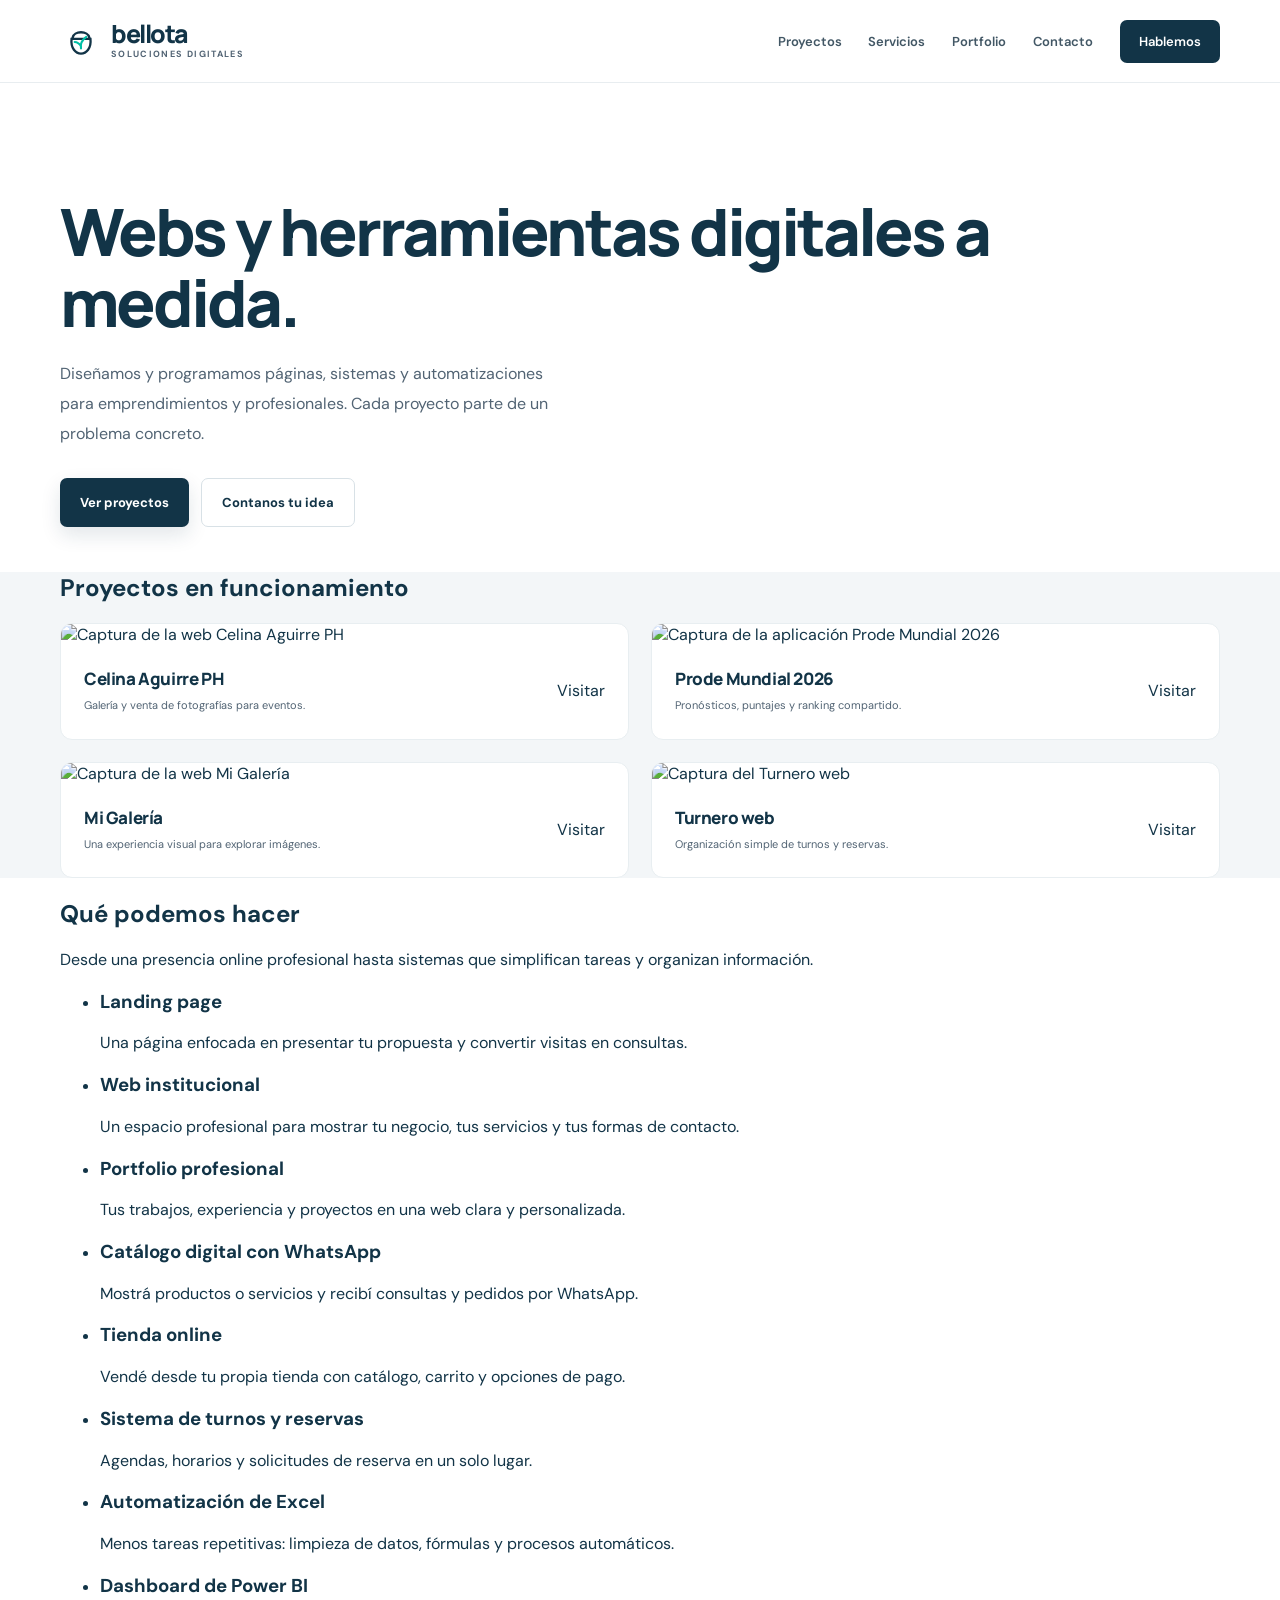
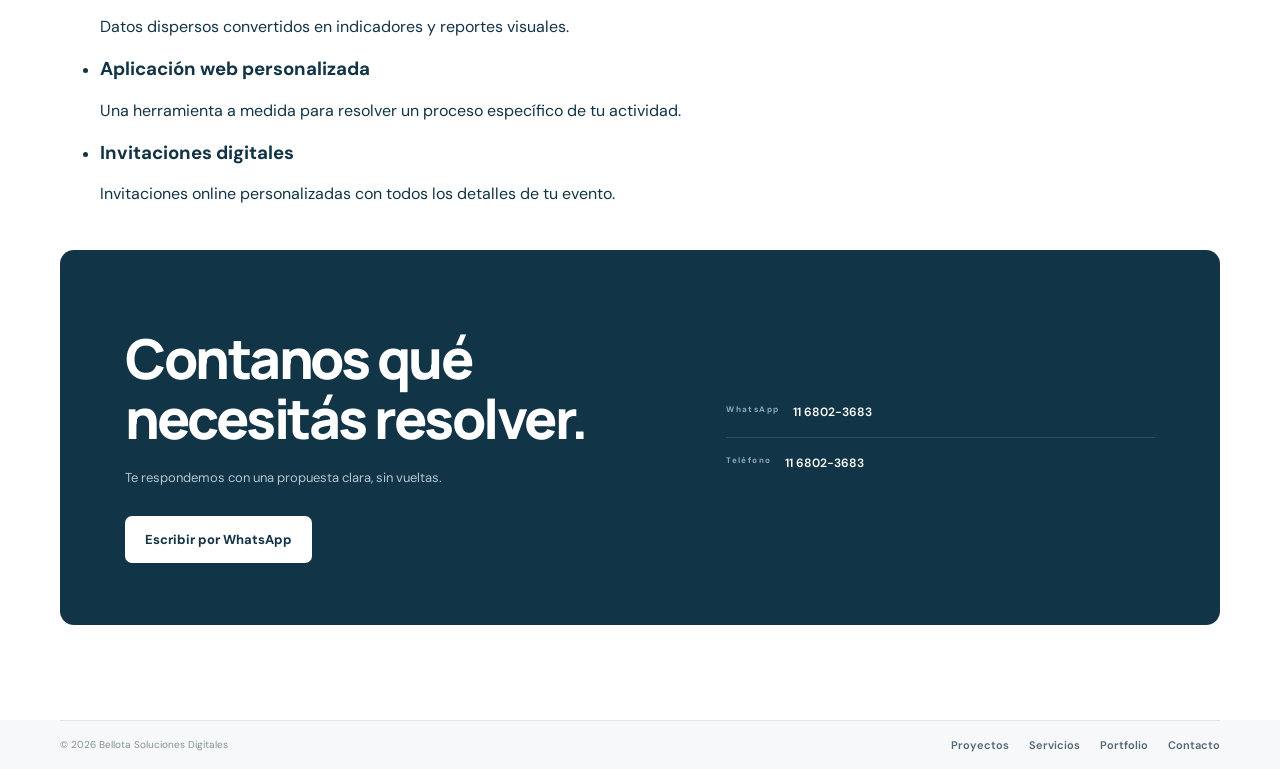
==== index.html @ 3db381b4 "Update index.html" ====
<!DOCTYPE html>
<html lang="es">
<head>
  <meta charset="UTF-8">
  <meta name="viewport" content="width=device-width, initial-scale=1.0">
  <meta name="theme-color" content="#123447">
  <meta name="description" content="Bellota Soluciones Digitales. Desarrollo web, automatización y herramientas digitales para emprendimientos y profesionales.">
  <title>Bellota Soluciones Digitales</title>
  <link rel="preconnect" href="https://fonts.googleapis.com">
  <link rel="preconnect" href="https://fonts.gstatic.com" crossorigin>
  <link href="https://fonts.googleapis.com/css2?family=DM+Sans:wght@400;500;600;700&family=Manrope:wght@400;500;600;700;800&display=swap" rel="stylesheet">
  <link rel="stylesheet" href="styles.css">
</head>
<body>
  <header class="site-header">
    <div class="container nav-wrap">
      <a class="brand" href="#inicio" aria-label="Bellota, inicio">
        <span class="brand-mark" aria-hidden="true"><svg viewBox="0 0 40 40"><path d="M12 17c1-7 15-7 16 0" fill="none" stroke="currentColor" stroke-width="2.4" stroke-linecap="round"/><path d="M11 18h18c1 9-4 14-9 14s-10-5-9-14Z" fill="none" stroke="currentColor" stroke-width="2.2"/><path d="M20 27c-1-5 1-8 5-11M20 25c-2-3-4-4-6-4" fill="none" stroke="#00BFA6" stroke-width="2" stroke-linecap="round"/></svg></span>
        <span class="brand-copy"><strong>bellota</strong><small>soluciones digitales</small></span>
      </a>
      <button class="menu-toggle" aria-label="Abrir menú" aria-expanded="false" aria-controls="main-nav"><span></span><span></span><span></span></button>
      <nav id="main-nav" class="main-nav" aria-label="Navegación principal">
        <a href="#proyectos">Proyectos</a>
        <a href="#servicios">Servicios</a>
        <a href="portfolio.html">Portfolio</a>
        <a href="#contacto">Contacto</a>
        <a class="nav-cta" href="#contacto">Hablemos</a>
      </nav>
    </div>
  </header>

  <main>
    <section class="hero" id="inicio">
      <div class="container">
        <h1>Webs y herramientas digitales a medida.</h1>
        <p class="hero-lead">Diseñamos y programamos páginas, sistemas y automatizaciones para emprendimientos y profesionales. Cada proyecto parte de un problema concreto.</p>
        <div class="hero-actions">
          <a class="button button-primary" href="#proyectos">Ver proyectos</a>
          <a class="button button-secondary" href="#contacto">Contanos tu idea</a>
        </div>
      </div>
    </section>

    <section class="projects-section" id="proyectos">
      <div class="container">
        <h2>Proyectos en funcionamiento</h2>
        <div class="projects-grid">
          <a class="project-card" href="https://celinaaguirreph.onrender.com/" target="_blank" rel="noopener noreferrer">
            <div class="browser"><div class="browser-bar"><i></i><i></i><i></i></div><img src="img/celina-aguirre.jpg" alt="Captura de la web Celina Aguirre PH" loading="lazy"></div>
            <div class="project-info"><div><h3>Celina Aguirre PH</h3><p>Galería y venta de fotografías para eventos.</p></div><span class="project-link">Visitar</span></div>
          </a>
          <a class="project-card" href="https://pronostico-mundial-2026.streamlit.app/" target="_blank" rel="noopener noreferrer">
            <div class="browser"><div class="browser-bar"><i></i><i></i><i></i></div><img src="img/prode-mundial.jpg" alt="Captura de la aplicación Prode Mundial 2026" loading="lazy"></div>
            <div class="project-info"><div><h3>Prode Mundial 2026</h3><p>Pronósticos, puntajes y ranking compartido.</p></div><span class="project-link">Visitar</span></div>
          </a>
          <a class="project-card" href="https://walexisojeda94-droid.github.io/Mi-Galeria/" target="_blank" rel="noopener noreferrer">
            <div class="browser"><div class="browser-bar"><i></i><i></i><i></i></div><img src="img/mi-galeria.jpg" alt="Captura de la web Mi Galería" loading="lazy"></div>
            <div class="project-info"><div><h3>Mi Galería</h3><p>Una experiencia visual para explorar imágenes.</p></div><span class="project-link">Visitar</span></div>
          </a>
          <a class="project-card" href="https://mi-turnero-celina.netlify.app/" target="_blank" rel="noopener noreferrer">
            <div class="browser"><div class="browser-bar"><i></i><i></i><i></i></div><img src="img/turnero.jpg" alt="Captura del Turnero web" loading="lazy"></div>
            <div class="project-info"><div><h3>Turnero web</h3><p>Organización simple de turnos y reservas.</p></div><span class="project-link">Visitar</span></div>
          </a>
        </div>
      </div>
    </section>

    <section class="services-section" id="servicios">
      <div class="container services-layout">
        <div class="services-intro">
          <h2>Qué podemos hacer</h2>
          <p>Desde una presencia online profesional hasta sistemas que simplifican tareas y organizan información.</p>
        </div>
        <ul class="services-list">
          <li><h3>Landing page</h3><p>Una página enfocada en presentar tu propuesta y convertir visitas en consultas.</p></li>
          <li><h3>Web institucional</h3><p>Un espacio profesional para mostrar tu negocio, tus servicios y tus formas de contacto.</p></li>
          <li><h3>Portfolio profesional</h3><p>Tus trabajos, experiencia y proyectos en una web clara y personalizada.</p></li>
          <li><h3>Catálogo digital con WhatsApp</h3><p>Mostrá productos o servicios y recibí consultas y pedidos por WhatsApp.</p></li>
          <li><h3>Tienda online</h3><p>Vendé desde tu propia tienda con catálogo, carrito y opciones de pago.</p></li>
          <li><h3>Sistema de turnos y reservas</h3><p>Agendas, horarios y solicitudes de reserva en un solo lugar.</p></li>
          <li><h3>Automatización de Excel</h3><p>Menos tareas repetitivas: limpieza de datos, fórmulas y procesos automáticos.</p></li>
          <li><h3>Dashboard de Power BI</h3><p>Datos dispersos convertidos en indicadores y reportes visuales.</p></li>
          <li><h3>Aplicación web personalizada</h3><p>Una herramienta a medida para resolver un proceso específico de tu actividad.</p></li>
          <li><h3>Invitaciones digitales</h3><p>Invitaciones online personalizadas con todos los detalles de tu evento.</p></li>
        </ul>
      </div>
    </section>

    <section class="contact-section" id="contacto">
      <div class="container contact-panel">
        <div class="contact-copy">
          <h2>Contanos qué necesitás resolver.</h2>
          <p>Te respondemos con una propuesta clara, sin vueltas.</p>
          <a class="button button-light" href="https://wa.me/5491168023683" target="_blank" rel="noopener noreferrer">Escribir por WhatsApp</a>
        </div>
        <div class="contact-details">
          <div class="contact-detail"><small>WhatsApp</small><a href="https://wa.me/5491168023683" target="_blank" rel="noopener noreferrer">11 6802-3683</a></div>
          <div class="contact-detail"><small>Teléfono</small><a href="tel:+541168023683">11 6802-3683</a></div>
        </div>
      </div>
    </section>
  </main>

  <footer class="site-footer">
    <div class="container footer-bottom"><span>© <span id="year"></span> Bellota Soluciones Digitales</span><nav class="footer-nav" aria-label="Navegación del pie"><a href="#proyectos">Proyectos</a><a href="#servicios">Servicios</a><a href="portfolio.html">Portfolio</a><a href="#contacto">Contacto</a></nav></div>
  </footer>
  <script src="script.js"></script>
</body>
</html>
---- styles.css ----
:root {
  --navy: #123447;
  --navy-deep: #0b2735;
  --teal: #00bfa6;
  --light: #f3f6f8;
  --bluegray: #526474;
  --white: #fff;
  --line: #e4eaee;
  --shadow: 0 18px 50px rgba(18,52,71,.08);
  --font-body: "DM Sans", sans-serif;
  --font-head: "Manrope", sans-serif;
}
* { box-sizing: border-box; }
html { scroll-behavior: smooth; scroll-padding-top: 90px; }
body { margin: 0; color: var(--navy); background: var(--white); font-family: var(--font-body); -webkit-font-smoothing: antialiased; }
a { color: inherit; text-decoration: none; }
button { font: inherit; }
.container { width: min(1160px, calc(100% - 48px)); margin-inline: auto; }
.site-header { position: sticky; top: 0; z-index: 100; background: rgba(255,255,255,.94); border-bottom: 1px solid rgba(228,234,238,.85); backdrop-filter: blur(16px); }
.nav-wrap { min-height: 82px; display: flex; align-items: center; justify-content: space-between; gap: 30px; }
.brand { display: inline-flex; align-items: center; gap: 9px; flex-shrink: 0; }
.brand-mark { width: 42px; height: 42px; display: grid; place-items: center; color: var(--navy); }
.brand-mark svg { width: 100%; height: 100%; }
.brand-copy { display: flex; flex-direction: column; line-height: 1; gap: 5px; }
.brand-copy strong { font: 800 25px/.9 var(--font-head); letter-spacing: -1.5px; }
.brand-copy small { color: var(--bluegray); font-size: 9px; letter-spacing: 1.35px; text-transform: uppercase; font-weight: 700; }
.main-nav { display: flex; align-items: center; gap: clamp(17px,2.1vw,30px); font-size: 13px; font-weight: 600; color: #425765; }
.main-nav > a:not(.nav-cta) { transition: color .2s; }
.main-nav > a:not(.nav-cta):hover, .main-nav > a.active { color: var(--teal); }
.nav-cta { display: inline-flex; gap: 13px; align-items: center; padding: 13px 19px; color: white; background: var(--navy); border-radius: 7px; transition: background .2s, transform .2s; }
.nav-cta:hover { background: #1a4a60; transform: translateY(-1px); }
.nav-cta span { color: var(--teal); font-size: 17px; }
.menu-toggle { display: none; border: 0; background: transparent; padding: 8px; }
.menu-toggle span { width: 23px; height: 2px; background: var(--navy); display: block; margin: 5px; }
.section { padding: 100px 0; }
.hero { padding: 90px 0 25px; overflow: hidden; }
.hero-grid { display: grid; grid-template-columns: 1fr 1fr; gap: 55px; align-items: center; min-height: 460px; }
.eyebrow { display: inline-flex; align-items: center; gap: 9px; color: #647887; font-size: 10px; font-weight: 800; letter-spacing: 1.7px; text-transform: uppercase; }
.eyebrow-dot { width: 7px; height: 7px; background: var(--teal); border-radius: 50%; box-shadow: 0 0 0 4px rgba(0,191,166,.12); }
.hero h1, .section-heading h2, .contact-copy h2, .coming-content h1 { font: 800 clamp(40px,5.1vw,66px)/1.09 var(--font-head); letter-spacing: -3px; margin: 23px 0 21px; }
.hero h1 span, .section-heading h2 span, .contact-copy h2 span, .coming-content h1 span { color: var(--teal); }
.hero-lead { max-width: 520px; color: var(--bluegray); font-size: 16px; line-height: 1.85; margin: 0; }
.hero-actions { display: flex; gap: 12px; flex-wrap: wrap; margin-top: 30px; }
.button { display: inline-flex; align-items: center; justify-content: center; gap: 19px; border-radius: 7px; padding: 15px 20px; font-size: 13px; font-weight: 700; transition: transform .2s, background .2s, box-shadow .2s; }
.button:hover { transform: translateY(-2px); }
.button-primary { color: white; background: var(--navy); box-shadow: 0 8px 20px rgba(18,52,71,.12); }
.button-primary:hover { background: #1b4a60; }
.button-primary span { color: var(--teal); font-size: 17px; }
.button-secondary { border: 1px solid #d8e1e6; color: var(--navy); background: white; }
.button-secondary:hover { border-color: var(--teal); }
.hero-note { display: flex; gap: 10px; align-items: center; color: #71818c; font-size: 11px; margin-top: 33px; }
.note-icon { display: grid; place-items: center; width: 23px; height: 23px; border-radius: 50%; background: #e4faf6; color: #00a68f; font-size: 14px; }
.hero-visual { position: relative; min-height: 430px; display: grid; place-items: center; isolation: isolate; }
.hero-visual:before { content: ""; position: absolute; width: 310px; height: 310px; border-radius: 50%; background: radial-gradient(circle, #e4faf6 0, #f1fbf9 53%, rgba(243,246,248,0) 72%); z-index: -2; }
.visual-orbit { position: absolute; border: 1px solid #dce9ed; border-radius: 50%; transform: rotate(-25deg); }
.orbit-one { width: 380px; height: 245px; }
.orbit-two { width: 300px; height: 390px; transform: rotate(38deg); border-style: dashed; }
.visual-core { width: 170px; height: 170px; border-radius: 40px; display: flex; flex-direction: column; justify-content: center; align-items: center; gap: 12px; background: var(--navy); color: white; box-shadow: 0 24px 60px rgba(18,52,71,.22); transform: rotate(-5deg); }
.core-symbol { font: 800 74px/.8 var(--font-head); letter-spacing: -8px; color: white; }
.core-label { font-size: 8px; letter-spacing: 1.5px; color: #9fb4bf; font-weight: 700; }
.float-card { position: absolute; display: flex; align-items: center; gap: 11px; padding: 13px 15px; background: white; border: 1px solid #edf1f3; border-radius: 11px; box-shadow: var(--shadow); }
.float-card strong, .float-card small { display: block; white-space: nowrap; }
.float-card strong { font-size: 11px; margin-bottom: 4px; }
.float-card small { font-size: 9px; color: #7c8b95; }
.card-code { top: 55px; left: 0; }
.card-chart { top: 155px; right: -7px; }
.card-check { bottom: 47px; left: 25px; }
.mini-icon { display: grid; place-items: center; width: 35px; height: 35px; background: #e5faf6; color: #009e8b; border-radius: 8px; font-weight: 800; font-size: 12px; }
.status-dot { width: 6px; height: 6px; border-radius: 50%; background: var(--teal); margin-left: 4px; }
.chart-bars { display: flex; align-items: end; gap: 3px; height: 34px; padding: 5px; background: #eff4f6; border-radius: 7px; }
.chart-bars i { display: block; width: 4px; background: var(--teal); border-radius: 2px; height: 45%; }
.chart-bars i:nth-child(2) { height: 70%; }.chart-bars i:nth-child(3) { height: 55%; }.chart-bars i:nth-child(4) { height: 100%; }
.check-icon { display: grid; place-items: center; width: 32px; height: 32px; border-radius: 50%; background: var(--navy); color: var(--teal); font-weight: 800; }
.visual-spark { position: absolute; color: var(--teal); }.spark-a { top: 25px; right: 90px; font-size: 25px; }.spark-b { bottom: 70px; right: 45px; font-size: 20px; color: #9db2bc; }
.hero-bottom { display: flex; justify-content: space-between; align-items: center; border-top: 1px solid var(--line); padding-top: 22px; margin-top: 32px; color: #80909a; font-size: 9px; font-weight: 800; letter-spacing: 1.7px; }
.scroll-hint { letter-spacing: .3px; font-weight: 600; text-transform: none; font-size: 11px; }.scroll-hint span { margin-left: 8px; color: var(--teal); font-size: 17px; }
.projects-section { background: var(--light); }
.section-heading { display: flex; justify-content: space-between; align-items: end; gap: 45px; margin-bottom: 42px; }
.section-heading h2 { font-size: clamp(32px,4vw,48px); letter-spacing: -2px; margin: 15px 0 0; }
.section-heading > p { max-width: 390px; color: var(--bluegray); font-size: 13px; line-height: 1.8; margin: 0 0 3px; }
.projects-grid { display: grid; grid-template-columns: repeat(2,minmax(0,1fr)); gap: 22px; }
.project-card { display: block; background: white; border: 1px solid #e8eef1; border-radius: 12px; overflow: hidden; transition: transform .25s, box-shadow .25s; }
.project-card:hover { transform: translateY(-4px); box-shadow: 0 20px 45px rgba(18,52,71,.1); }
.project-art { height: 220px; position: relative; overflow: hidden; display: grid; place-items: center; }
.art-calendar { background: #dcefeb; }.art-photo { background: #e6e8e1; }.art-prode { background: #e4eaf4; }.art-gallery { background: #e9e5f0; }
.art-badge { position: absolute; top: 17px; left: 18px; font-size: 8px; font-weight: 800; letter-spacing: 1.3px; color: #647987; }
.calendar-window { width: 190px; padding: 13px 16px 18px; background: #fff; border-radius: 10px; box-shadow: 0 18px 35px #1234471c; transform: rotate(-5deg); }
.window-top { display: flex; gap: 4px; padding-bottom: 12px; border-bottom: 1px solid #edf1f3; }.window-top i { width: 5px; height: 5px; background: #c7d5da; border-radius: 50%; }
.calendar-title { font-size: 11px; font-weight: 800; margin: 13px 0; }.calendar-grid { display: grid; grid-template-columns: repeat(3,1fr); gap: 6px; }.calendar-grid i { height: 20px; border-radius: 4px; background: #f0f4f6; }.calendar-grid i.selected { background: var(--teal); }
.photo-frame { position: relative; width: 180px; height: 135px; overflow: hidden; background: #c8d3cb; border: 8px solid white; box-shadow: 0 18px 35px #12344720; transform: rotate(4deg); }
.photo-sun { position: absolute; width: 32px; height: 32px; border-radius: 50%; background: #e9cda0; top: 20px; right: 25px; }.photo-hill { position: absolute; width: 180px; height: 90px; background: #718c80; border-radius: 50% 50% 0 0; bottom: -37px; left: -22px; transform: rotate(-15deg); }.hill-two { background: #496a62; bottom: -53px; left: 45px; transform: rotate(17deg); }.photo-frame span { position: absolute; bottom: 9px; left: 9px; color: white; font: 800 12px var(--font-head); letter-spacing: 2px; }
.score-card { width: 230px; padding: 23px; background: #123447; color: white; border-radius: 12px; box-shadow: 0 18px 35px #1234472a; transform: rotate(3deg); }.score-label { color: #9db9c5; font-size: 8px; letter-spacing: 1.4px; font-weight: 800; }.score-teams { display: flex; justify-content: space-between; align-items: center; margin: 23px 0 16px; }.score-teams b { font: 800 27px var(--font-head); }.score-teams span { color: var(--teal); font-size: 9px; font-weight: 800; }.score-line { height: 4px; background: linear-gradient(90deg,var(--teal) 65%,#45616e 65%); border-radius: 5px; }.score-caption { color: #9db9c5; font-size: 9px; margin-top: 12px; }
.gallery-window { width: 240px; padding: 12px; border-radius: 10px; background: white; box-shadow: 0 18px 35px #1234471c; transform: rotate(-3deg); }.gallery-top { display: flex; justify-content: space-between; color: #617481; font-size: 10px; font-weight: 800; margin-bottom: 12px; }.gallery-pics { display: grid; grid-template-columns: 1fr 1fr; gap: 6px; }.gallery-pics i { display: block; height: 58px; border-radius: 5px; background: linear-gradient(145deg,#b8d2cb,#6d9089); }.gallery-pics i:nth-child(2) { background: linear-gradient(145deg,#e6c8a4,#b47f62); }.gallery-pics i:nth-child(3) { background: linear-gradient(145deg,#c4c4db,#7779a1); }.gallery-pics i:nth-child(4) { background: linear-gradient(145deg,#e6d4ad,#ad9b6b); }
.project-info { display: flex; justify-content: space-between; align-items: center; padding: 22px 23px 24px; gap: 20px; }.project-info h3 { font: 800 17px var(--font-head); letter-spacing: -.4px; margin: 0 0 7px; }.project-info p { color: var(--bluegray); font-size: 11px; margin: 0; line-height: 1.6; }.arrow-circle { display: grid; place-items: center; width: 37px; height: 37px; border: 1px solid #dfe7eb; border-radius: 50%; flex-shrink: 0; font-size: 17px; transition: background .2s,color .2s; }.project-card:hover .arrow-circle { background: var(--navy); color: var(--teal); }
.section-footnote { display: flex; align-items: center; justify-content: center; gap: 10px; color: #687c88; font-size: 12px; margin-top: 34px; }.tiny-star { color: var(--teal); font-size: 19px; }
.services-section { background: white; }.services-grid { display: grid; grid-template-columns: repeat(3,minmax(0,1fr)); border-top: 1px solid var(--line); border-left: 1px solid var(--line); }
.service-card { min-height: 205px; position: relative; padding: 25px 25px 27px; border-right: 1px solid var(--line); border-bottom: 1px solid var(--line); transition: background .2s; }.service-card:hover { background: #f8fbfc; }.service-number { color: #a0afb7; font-size: 9px; font-weight: 800; letter-spacing: 1px; }.service-icon { position: absolute; top: 20px; right: 23px; display: grid; place-items: center; width: 38px; height: 38px; color: #009e8b; background: #e6faf6; border-radius: 9px; font-size: 20px; }.service-card h3 { margin: 28px 0 9px; font: 800 15px var(--font-head); letter-spacing: -.3px; }.service-card p { margin: 0; max-width: 290px; color: var(--bluegray); font-size: 11px; line-height: 1.75; }
.contact-section { padding: 30px 0 95px; }.contact-panel { position: relative; display: grid; grid-template-columns: 1fr .8fr; gap: 65px; padding: 62px 65px; overflow: hidden; background: var(--navy); color: white; border-radius: 14px; }.contact-copy, .contact-details { position: relative; z-index: 1; }.eyebrow-light { color: #a5bbc5; }.contact-copy h2 { font-size: clamp(37px,4.5vw,55px); margin: 17px 0; letter-spacing: -2.5px; }.contact-copy p { max-width: 420px; color: #b5c5cd; font-size: 13px; line-height: 1.8; margin: 0 0 26px; }.button-light { background: white; color: var(--navy); }.button-light span { color: #009e8b; font-size: 17px; }.contact-details { align-self: center; }.contact-detail { display: flex; align-items: center; gap: 14px; padding: 17px 0; border-bottom: 1px solid #ffffff20; }.contact-detail:last-child { border-bottom: 0; }.contact-detail-icon { display: grid; place-items: center; width: 39px; height: 39px; border-radius: 9px; background: #ffffff12; color: var(--teal); font-size: 19px; flex-shrink: 0; }.contact-detail small { display: block; margin-bottom: 5px; color: #8fa8b4; font-size: 8px; font-weight: 800; letter-spacing: 1.4px; }.contact-detail a, .pending-value { font-size: 12px; font-weight: 600; color: white; }.contact-detail a:hover { color: var(--teal); }.pending-value { color: #a8bbc4; font-weight: 400; }.contact-decoration { position: absolute; right: 25px; bottom: -100px; color: #ffffff07; font: 800 330px/.8 var(--font-head); letter-spacing: -40px; pointer-events: none; }
.site-footer { background: #f6f8f9; }.footer-main { display: flex; align-items: center; justify-content: space-between; gap: 25px; padding: 33px 0; }.brand-footer .brand-mark { color: var(--navy); }.footer-main > p { color: #788b96; font-size: 11px; margin: 0; }.footer-nav { display: flex; flex-wrap: wrap; gap: 20px; color: #526674; font-size: 11px; font-weight: 600; }.footer-nav a:hover, .footer-bottom a:hover { color: #009e8b; }.footer-bottom { border-top: 1px solid #e2e8eb; padding: 17px 0; display: flex; justify-content: space-between; color: #82919a; font-size: 10px; }.footer-heart { color: var(--teal); margin-left: 4px; }
.whatsapp-float { position: fixed; z-index: 90; right: 24px; bottom: 23px; display: grid; place-items: center; width: 54px; height: 54px; border-radius: 50%; background: var(--teal); color: var(--navy-deep); box-shadow: 0 8px 25px #12344730; transition: transform .2s; }.whatsapp-float:hover { transform: translateY(-3px) scale(1.03); }.whatsapp-float svg { width: 27px; height: 27px; }
.coming-soon-page { min-height: 100vh; display: flex; flex-direction: column; }.coming-main { flex: 1; position: relative; overflow: hidden; display: grid; place-items: center; min-height: 590px; padding: 80px 24px 100px; background: linear-gradient(180deg,#fff 0%,#f7fafb 100%); }.coming-content { position: relative; z-index: 1; max-width: 690px; text-align: center; }.coming-icon { display: grid; place-items: center; width: 70px; height: 70px; margin: 0 auto 30px; border-radius: 20px; background: var(--navy); color: white; font: 800 43px var(--font-head); letter-spacing: -5px; box-shadow: 0 15px 35px #12344720; }.coming-icon span { color: var(--teal); }.coming-content h1 { font-size: clamp(39px,5vw,60px); margin: 20px 0 19px; }.coming-content p { max-width: 560px; margin: 0 auto 25px; color: var(--bluegray); font-size: 15px; line-height: 1.85; }.coming-label { display: flex; justify-content: center; align-items: center; gap: 8px; margin: 0 auto 30px; color: #718591; font-size: 9px; letter-spacing: 1.8px; font-weight: 800; }.coming-label i { width: 7px; height: 7px; border-radius: 50%; background: var(--teal); box-shadow: 0 0 0 4px #00bfa61a; }.coming-decoration { position: absolute; width: 420px; height: 420px; border: 1px solid #dfe9ed; border-radius: 50%; }.decoration-one { top: -250px; left: -130px; }.decoration-two { bottom: -300px; right: -100px; width: 530px; height: 530px; border-style: dashed; }.standalone-footer { border-top: 0; }.standalone-footer a { color: var(--navy); font-weight: 700; }
@media (max-width: 900px) {
  .main-nav { gap: 14px; font-size: 12px; }.nav-cta { padding: 12px 13px; gap: 8px; }
  .hero-grid { gap: 25px; }.hero-visual { transform: scale(.92); transform-origin: center; }.float-card { padding: 10px; }.card-chart { right: -15px; }
  .contact-panel { padding: 50px 40px; gap: 35px; }.footer-main { flex-wrap: wrap; }.footer-nav { width: 100%; }
}
@media (max-width: 700px) {
  .container { width: min(100% - 36px, 520px); }
  .nav-wrap { min-height: 72px; }.menu-toggle { display: block; cursor: pointer; }.main-nav { display: none; position: absolute; top: 71px; left: 0; right: 0; padding: 18px 24px 23px; background: white; border-bottom: 1px solid var(--line); box-shadow: 0 15px 25px #1234470b; align-items: stretch; flex-direction: column; gap: 0; }.main-nav.is-open { display: flex; }.main-nav > a:not(.nav-cta) { padding: 12px 0; }.nav-cta { justify-content: space-between; margin-top: 8px; }.simple-nav { display: none; }
  .section { padding: 72px 0; }.hero { padding-top: 58px; }.hero-grid { grid-template-columns: 1fr; gap: 0; }.hero h1 { font-size: clamp(43px,11vw,60px); letter-spacing: -2.6px; margin-top: 20px; }.hero-lead { font-size: 14px; }.hero-visual { min-height: 350px; margin-top: 12px; transform: scale(.9); }.visual-orbit.orbit-one { width: 320px; }.visual-orbit.orbit-two { height: 340px; }.hero-bottom { margin-top: 5px; font-size: 7px; letter-spacing: 1px; }.scroll-hint { font-size: 10px; }
  .section-heading { display: block; margin-bottom: 30px; }.section-heading h2 { font-size: 37px; }.section-heading > p { margin-top: 17px; font-size: 12px; }
  .projects-grid { grid-template-columns: 1fr; gap: 17px; }.project-art { height: 205px; }.project-info { padding: 19px; }.section-footnote { justify-content: flex-start; align-items: flex-start; line-height: 1.6; }
  .services-grid { grid-template-columns: repeat(2,minmax(0,1fr)); }.service-card { padding: 20px 16px; min-height: 205px; }.service-icon { width: 32px; height: 32px; top: 15px; right: 14px; }.service-card h3 { font-size: 13px; margin-top: 27px; }.service-card p { font-size: 10px; }
  .contact-section { padding: 10px 0 65px; }.contact-panel { grid-template-columns: 1fr; padding: 39px 25px; gap: 30px; }.contact-copy h2 { font-size: 43px; }.contact-copy p { font-size: 12px; }.contact-decoration { font-size: 230px; bottom: 180px; right: 0; }
  .footer-main { align-items: flex-start; }.footer-main > p { width: 100%; margin: 0; }.footer-nav { gap: 14px; }.footer-bottom { font-size: 9px; gap: 15px; }
  .coming-main { min-height: 550px; }.coming-content h1 { letter-spacing: -2px; }.coming-content p { font-size: 13px; }.coming-icon { margin-bottom: 24px; }
}
@media (max-width: 390px) {
  .services-grid { grid-template-columns: 1fr; }.service-card { min-height: 170px; }.service-card h3 { font-size: 15px; }.service-card p { font-size: 11px; }.hero-bottom { flex-direction: column; align-items: flex-start; gap: 10px; }.hero-visual { margin-inline: -20px; transform: scale(.82); }.footer-bottom { flex-direction: column; }
}
@media (prefers-reduced-motion: reduce) { html { scroll-behavior: auto; } *, *::before, *::after { transition-duration: .01ms !important; animation-duration: .01ms !important; } }
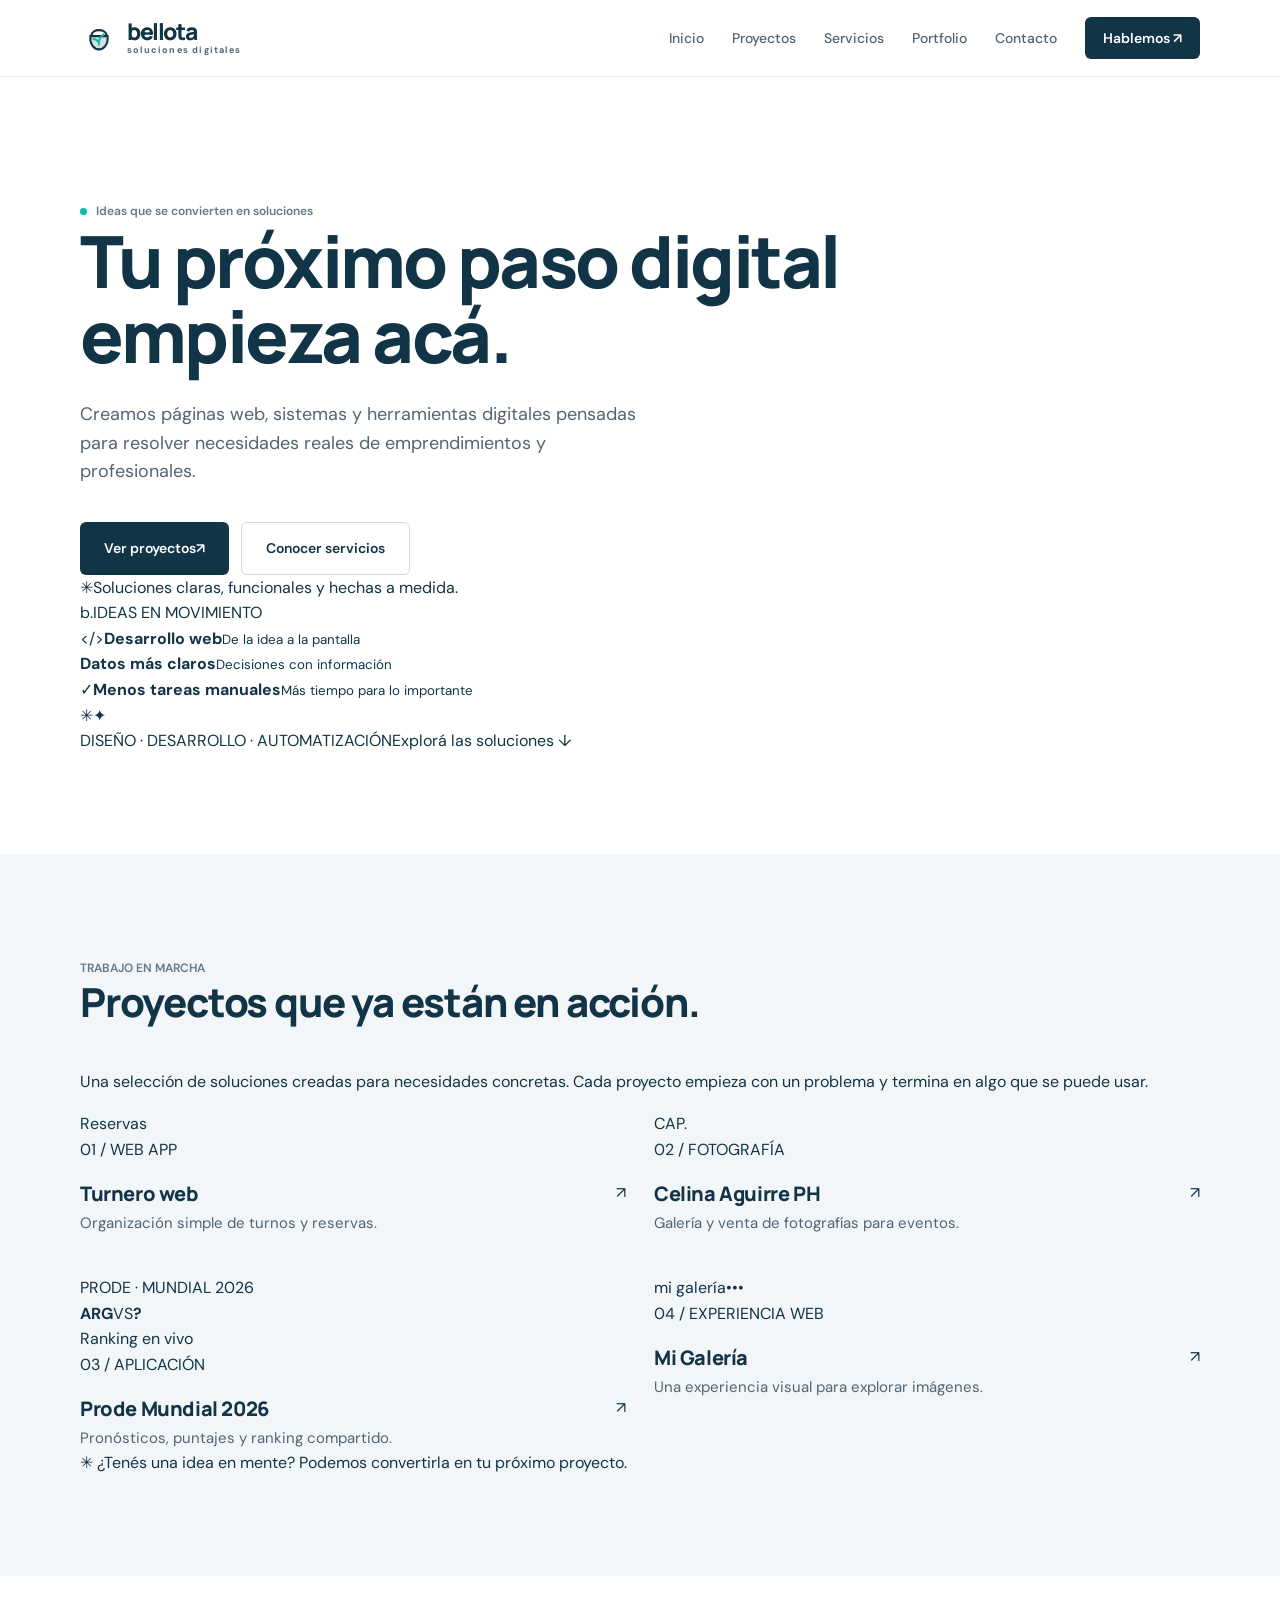
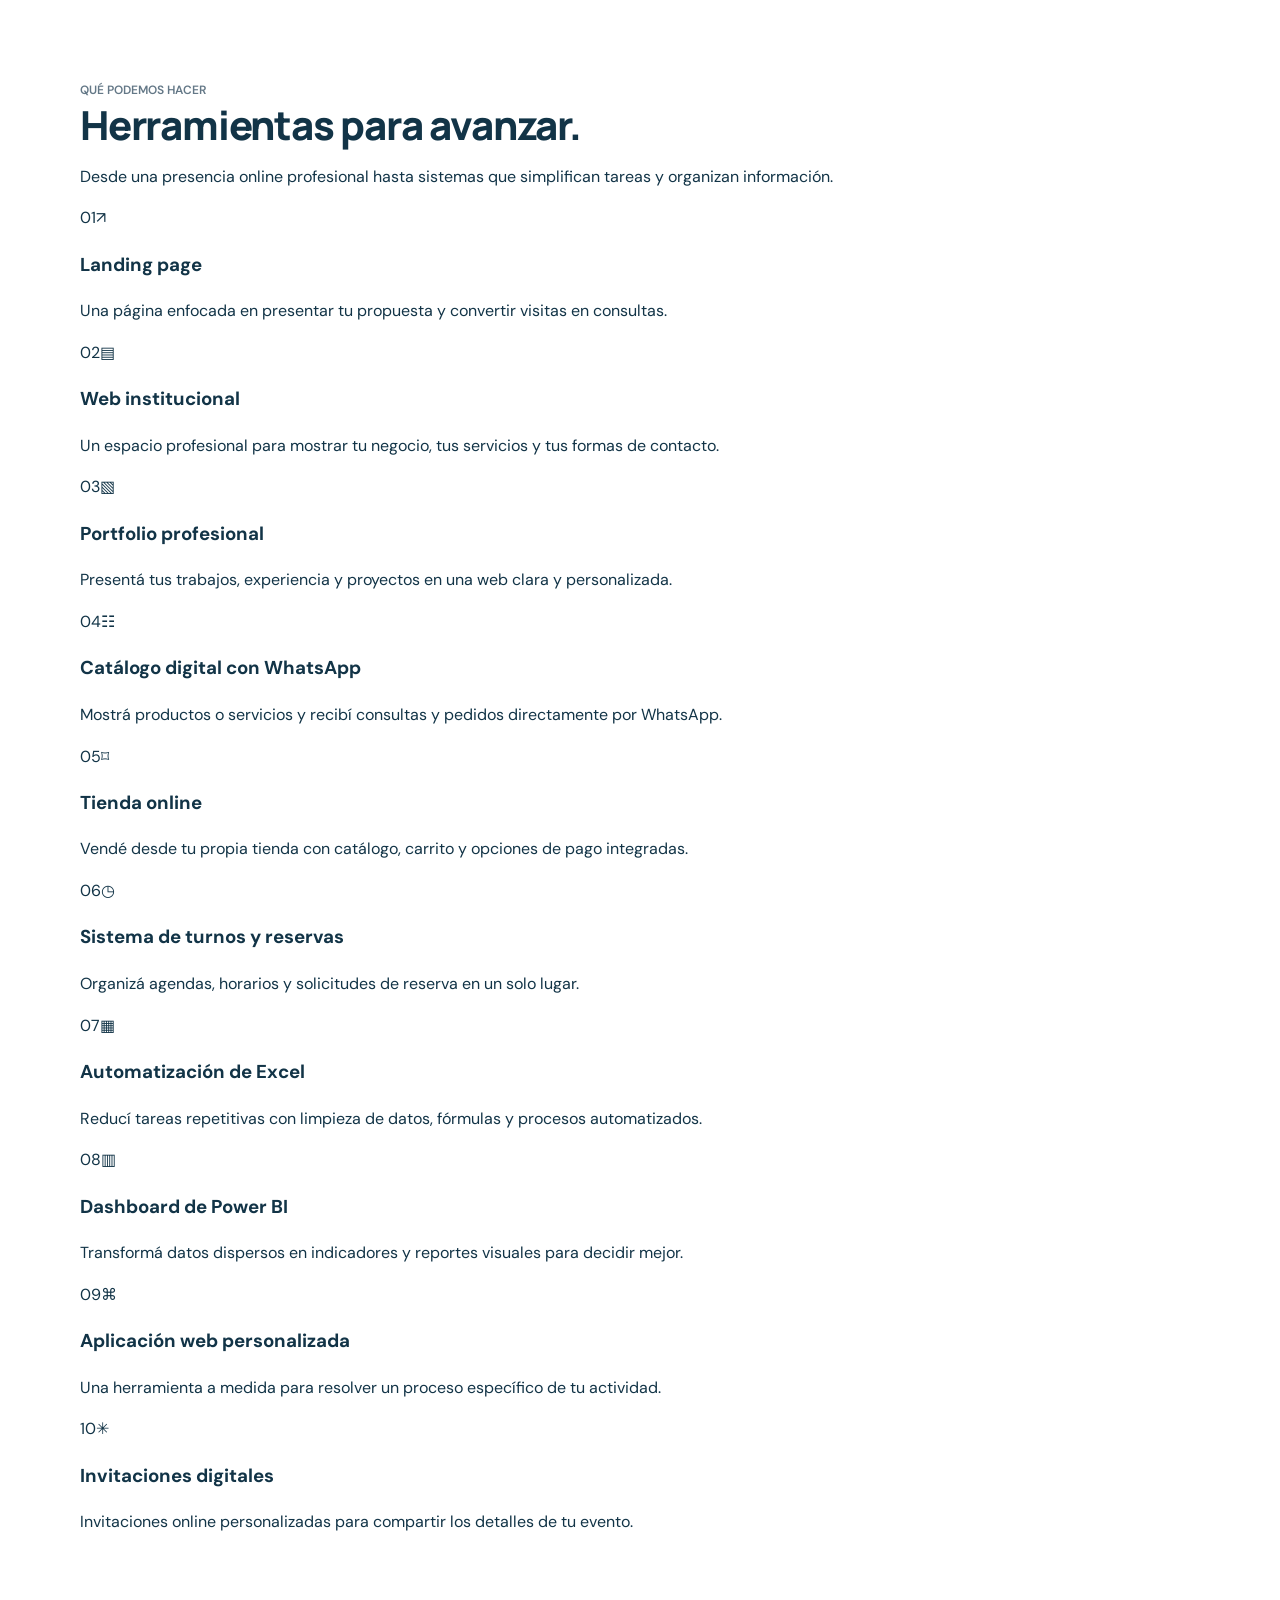
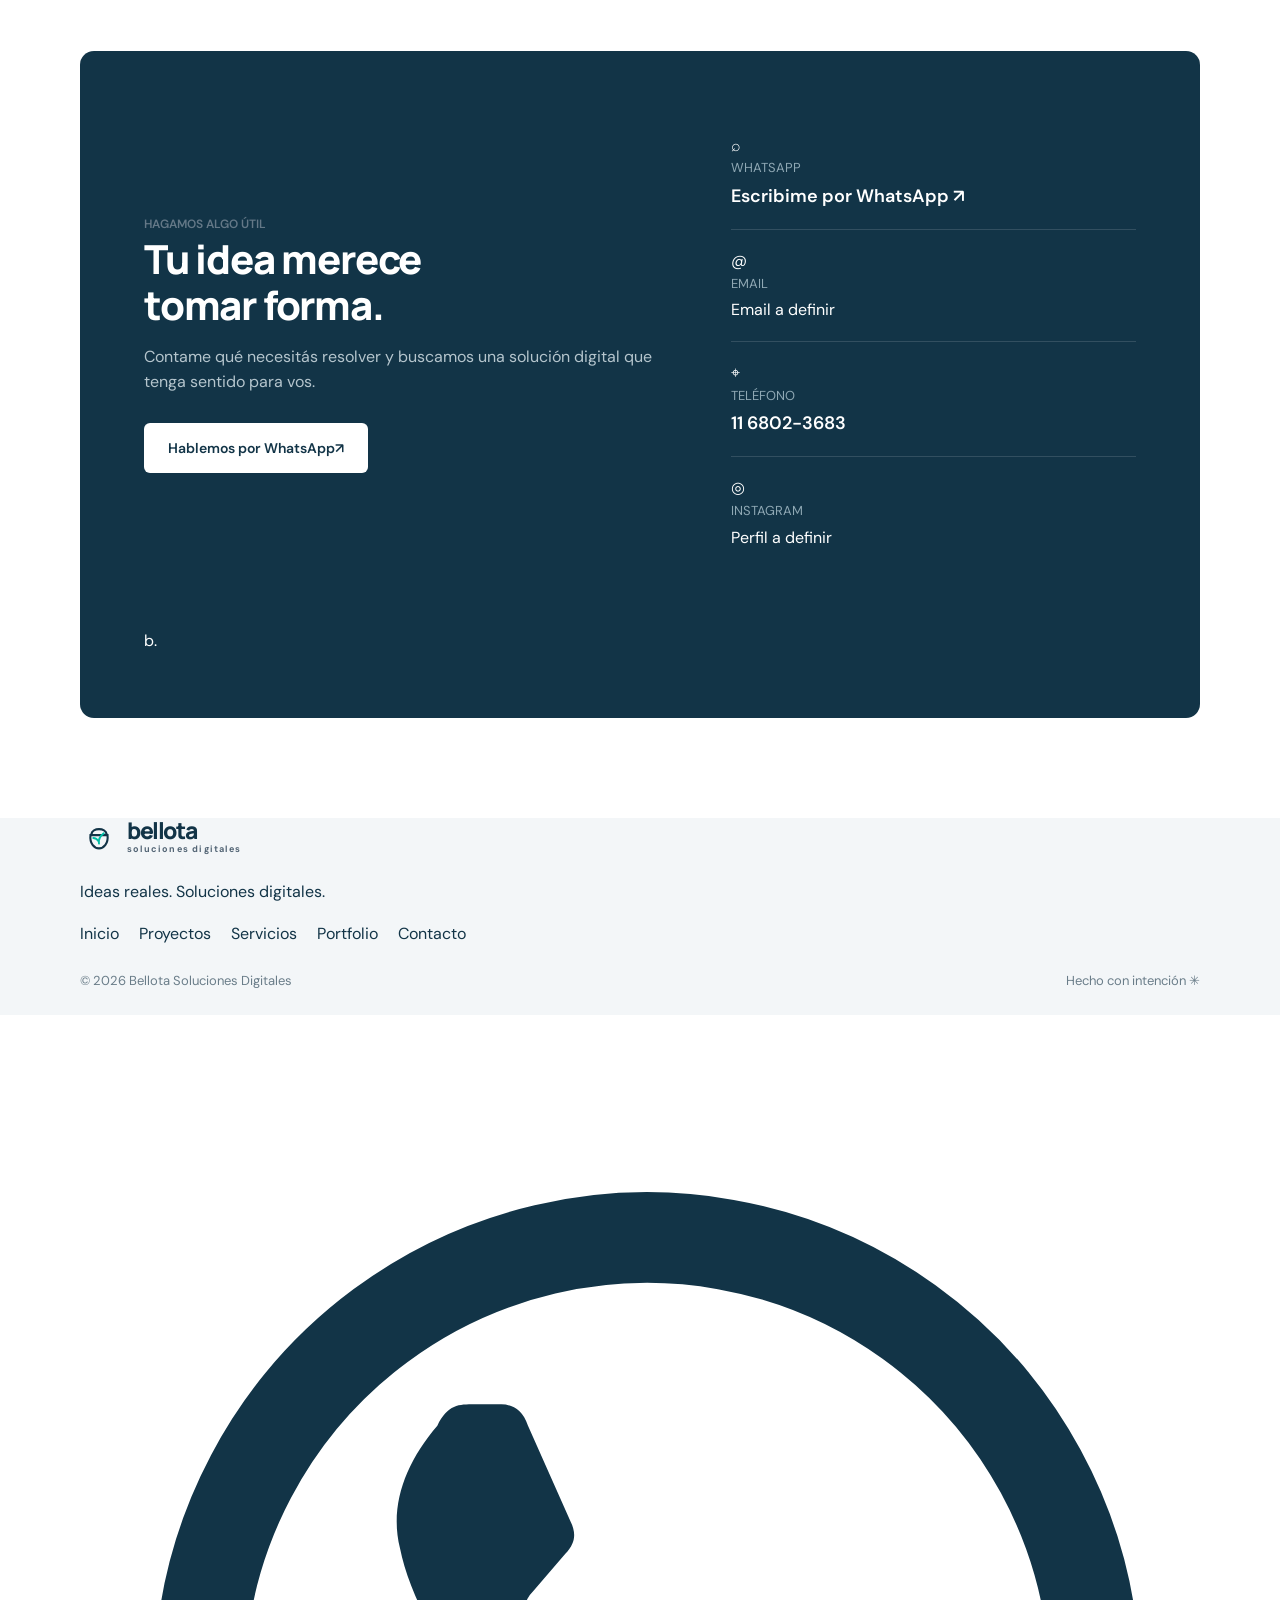
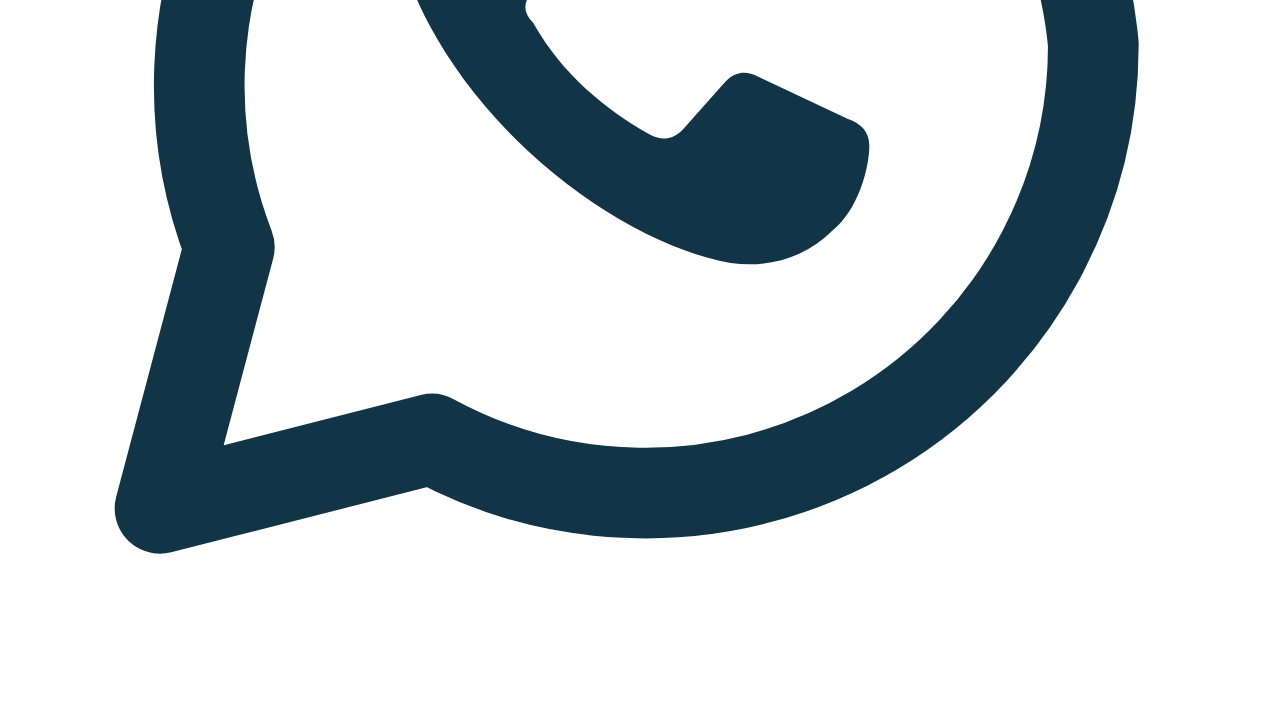
==== commit 7f59ee0c: "Update index.html" ====
--- a/index.html
+++ b/index.html
@@ -15,95 +15,119 @@
   <header class="site-header">
     <div class="container nav-wrap">
       <a class="brand" href="#inicio" aria-label="Bellota, inicio">
-        <span class="brand-mark" aria-hidden="true"><svg viewBox="0 0 40 40"><path d="M12 17c1-7 15-7 16 0" fill="none" stroke="currentColor" stroke-width="2.4" stroke-linecap="round"/><path d="M11 18h18c1 9-4 14-9 14s-10-5-9-14Z" fill="none" stroke="currentColor" stroke-width="2.2"/><path d="M20 27c-1-5 1-8 5-11M20 25c-2-3-4-4-6-4" fill="none" stroke="#00BFA6" stroke-width="2" stroke-linecap="round"/></svg></span>
+        <span class="brand-mark" aria-hidden="true"><svg viewBox="0 0 40 40"><path d="M12 17c1-7 15-7 16 0" fill="none" stroke="currentColor" stroke-width="2.4" stroke-linecap="round"/><path d="M11 18h18c1 9-4 14-9 14s-10-5-9-14Z" fill="currentColor" opacity=".16"/><path d="M11 18h18c1 9-4 14-9 14s-10-5-9-14Z" fill="none" stroke="currentColor" stroke-width="2.2"/><path d="M20 27c-1-5 1-8 5-11M20 25c-2-3-4-4-6-4" fill="none" stroke="#00BFA6" stroke-width="2" stroke-linecap="round"/></svg></span>
         <span class="brand-copy"><strong>bellota</strong><small>soluciones digitales</small></span>
       </a>
       <button class="menu-toggle" aria-label="Abrir menú" aria-expanded="false" aria-controls="main-nav"><span></span><span></span><span></span></button>
       <nav id="main-nav" class="main-nav" aria-label="Navegación principal">
+        <a href="#inicio">Inicio</a>
         <a href="#proyectos">Proyectos</a>
         <a href="#servicios">Servicios</a>
         <a href="portfolio.html">Portfolio</a>
         <a href="#contacto">Contacto</a>
-        <a class="nav-cta" href="#contacto">Hablemos</a>
+        <a class="nav-cta" href="#contacto">Hablemos <span aria-hidden="true">↗</span></a>
       </nav>
     </div>
   </header>
 
   <main>
-    <section class="hero" id="inicio">
+    <section class="hero section" id="inicio">
+      <div class="container hero-grid">
+        <div class="hero-copy">
+          <span class="eyebrow"><span class="eyebrow-dot"></span> Ideas que se convierten en soluciones</span>
+          <h1>Tu próximo paso digital <span>empieza acá.</span></h1>
+          <p class="hero-lead">Creamos páginas web, sistemas y herramientas digitales pensadas para resolver necesidades reales de emprendimientos y profesionales.</p>
+          <div class="hero-actions">
+            <a class="button button-primary" href="#proyectos">Ver proyectos <span aria-hidden="true">↗</span></a>
+            <a class="button button-secondary" href="#servicios">Conocer servicios</a>
+          </div>
+          <div class="hero-note"><span class="note-icon">✳</span><span>Soluciones claras, funcionales y hechas a medida.</span></div>
+        </div>
+        <div class="hero-visual" aria-label="Ilustración abstracta de soluciones digitales">
+          <div class="visual-orbit orbit-one"></div><div class="visual-orbit orbit-two"></div>
+          <div class="visual-core"><span class="core-symbol">b.</span><span class="core-label">IDEAS EN MOVIMIENTO</span></div>
+          <div class="float-card card-code"><span class="mini-icon">&lt;/&gt;</span><span><strong>Desarrollo web</strong><small>De la idea a la pantalla</small></span><span class="status-dot"></span></div>
+          <div class="float-card card-chart"><span class="chart-bars"><i></i><i></i><i></i><i></i></span><span><strong>Datos más claros</strong><small>Decisiones con información</small></span></div>
+          <div class="float-card card-check"><span class="check-icon">✓</span><span><strong>Menos tareas manuales</strong><small>Más tiempo para lo importante</small></span></div>
+          <span class="visual-spark spark-a">✳</span><span class="visual-spark spark-b">✦</span>
+        </div>
+      </div>
+      <div class="container hero-bottom"><span>DISEÑO · DESARROLLO · AUTOMATIZACIÓN</span><span class="scroll-hint">Explorá las soluciones <span>↓</span></span></div>
+    </section>
+
+    <section class="section projects-section" id="proyectos">
       <div class="container">
-        <h1>Webs y herramientas digitales a medida.</h1>
-        <p class="hero-lead">Diseñamos y programamos páginas, sistemas y automatizaciones para emprendimientos y profesionales. Cada proyecto parte de un problema concreto.</p>
-        <div class="hero-actions">
-          <a class="button button-primary" href="#proyectos">Ver proyectos</a>
-          <a class="button button-secondary" href="#contacto">Contanos tu idea</a>
+        <div class="section-heading">
+          <div><span class="eyebrow">TRABAJO EN MARCHA</span><h2>Proyectos que ya están <span>en acción.</span></h2></div>
+          <p>Una selección de soluciones creadas para necesidades concretas. Cada proyecto empieza con un problema y termina en algo que se puede usar.</p>
+        </div>
+        <div class="projects-grid">
+          <a class="project-card project-turnero" href="#" data-placeholder="turnero" aria-label="Turnero web, enlace pendiente">
+            <div class="project-art art-calendar"><div class="calendar-window"><div class="window-top"><i></i><i></i><i></i></div><div class="calendar-title">Reservas</div><div class="calendar-grid"><i></i><i></i><i></i><i></i><i></i><i></i><i class="selected"></i><i></i><i></i></div></div><span class="art-badge">01 / WEB APP</span></div>
+            <div class="project-info"><div><h3>Turnero web</h3><p>Organización simple de turnos y reservas.</p></div><span class="arrow-circle">↗</span></div>
+          </a>
+          <a class="project-card" href="https://celinaaguirreph.onrender.com/" target="_blank" rel="noopener noreferrer">
+            <div class="project-art art-photo"><div class="photo-frame"><div class="photo-sun"></div><div class="photo-hill"></div><div class="photo-hill hill-two"></div><span>CAP.</span></div><span class="art-badge">02 / FOTOGRAFÍA</span></div>
+            <div class="project-info"><div><h3>Celina Aguirre PH</h3><p>Galería y venta de fotografías para eventos.</p></div><span class="arrow-circle">↗</span></div>
+          </a>
+          <a class="project-card" href="https://pronostico-mundial-2026.streamlit.app/" target="_blank" rel="noopener noreferrer">
+            <div class="project-art art-prode"><div class="score-card"><span class="score-label">PRODE · MUNDIAL 2026</span><div class="score-teams"><b>ARG</b><span>VS</span><b>?</b></div><div class="score-line"></div><div class="score-caption">Ranking en vivo</div></div><span class="art-badge">03 / APLICACIÓN</span></div>
+            <div class="project-info"><div><h3>Prode Mundial 2026</h3><p>Pronósticos, puntajes y ranking compartido.</p></div><span class="arrow-circle">↗</span></div>
+          </a>
+          <a class="project-card" href="https://walexisojeda94-droid.github.io/Mi-Galeria/" target="_blank" rel="noopener noreferrer">
+            <div class="project-art art-gallery"><div class="gallery-window"><div class="gallery-top"><span>mi galería</span><span>•••</span></div><div class="gallery-pics"><i></i><i></i><i></i><i></i></div></div><span class="art-badge">04 / EXPERIENCIA WEB</span></div>
+            <div class="project-info"><div><h3>Mi Galería</h3><p>Una experiencia visual para explorar imágenes.</p></div><span class="arrow-circle">↗</span></div>
+          </a>
+        </div>
+        <div class="section-footnote"><span class="tiny-star">✳</span> ¿Tenés una idea en mente? Podemos convertirla en tu próximo proyecto.</div>
+      </div>
+    </section>
+
+    <section class="section services-section" id="servicios">
+      <div class="container">
+        <div class="section-heading">
+          <div><span class="eyebrow">QUÉ PODEMOS HACER</span><h2>Herramientas para <span>avanzar.</span></h2></div>
+          <p>Desde una presencia online profesional hasta sistemas que simplifican tareas y organizan información.</p>
+        </div>
+        <div class="services-grid">
+          <article class="service-card"><span class="service-number">01</span><span class="service-icon">↗</span><h3>Landing page</h3><p>Una página enfocada en presentar tu propuesta y convertir visitas en consultas.</p></article>
+          <article class="service-card"><span class="service-number">02</span><span class="service-icon">▤</span><h3>Web institucional</h3><p>Un espacio profesional para mostrar tu negocio, tus servicios y tus formas de contacto.</p></article>
+          <article class="service-card"><span class="service-number">03</span><span class="service-icon">▧</span><h3>Portfolio profesional</h3><p>Presentá tus trabajos, experiencia y proyectos en una web clara y personalizada.</p></article>
+          <article class="service-card"><span class="service-number">04</span><span class="service-icon">☷</span><h3>Catálogo digital con WhatsApp</h3><p>Mostrá productos o servicios y recibí consultas y pedidos directamente por WhatsApp.</p></article>
+          <article class="service-card"><span class="service-number">05</span><span class="service-icon">⌑</span><h3>Tienda online</h3><p>Vendé desde tu propia tienda con catálogo, carrito y opciones de pago integradas.</p></article>
+          <article class="service-card"><span class="service-number">06</span><span class="service-icon">◷</span><h3>Sistema de turnos y reservas</h3><p>Organizá agendas, horarios y solicitudes de reserva en un solo lugar.</p></article>
+          <article class="service-card"><span class="service-number">07</span><span class="service-icon">▦</span><h3>Automatización de Excel</h3><p>Reducí tareas repetitivas con limpieza de datos, fórmulas y procesos automatizados.</p></article>
+          <article class="service-card"><span class="service-number">08</span><span class="service-icon">▥</span><h3>Dashboard de Power BI</h3><p>Transformá datos dispersos en indicadores y reportes visuales para decidir mejor.</p></article>
+          <article class="service-card"><span class="service-number">09</span><span class="service-icon">⌘</span><h3>Aplicación web personalizada</h3><p>Una herramienta a medida para resolver un proceso específico de tu actividad.</p></article>
+          <article class="service-card"><span class="service-number">10</span><span class="service-icon">✳</span><h3>Invitaciones digitales</h3><p>Invitaciones online personalizadas para compartir los detalles de tu evento.</p></article>
         </div>
       </div>
     </section>
 
-    <section class="projects-section" id="proyectos">
-      <div class="container">
-        <h2>Proyectos en funcionamiento</h2>
-        <div class="projects-grid">
-          <a class="project-card" href="https://celinaaguirreph.onrender.com/" target="_blank" rel="noopener noreferrer">
-            <div class="browser"><div class="browser-bar"><i></i><i></i><i></i></div><img src="img/celina-aguirre.jpg" alt="Captura de la web Celina Aguirre PH" loading="lazy"></div>
-            <div class="project-info"><div><h3>Celina Aguirre PH</h3><p>Galería y venta de fotografías para eventos.</p></div><span class="project-link">Visitar</span></div>
-          </a>
-          <a class="project-card" href="https://pronostico-mundial-2026.streamlit.app/" target="_blank" rel="noopener noreferrer">
-            <div class="browser"><div class="browser-bar"><i></i><i></i><i></i></div><img src="img/prode-mundial.jpg" alt="Captura de la aplicación Prode Mundial 2026" loading="lazy"></div>
-            <div class="project-info"><div><h3>Prode Mundial 2026</h3><p>Pronósticos, puntajes y ranking compartido.</p></div><span class="project-link">Visitar</span></div>
-          </a>
-          <a class="project-card" href="https://walexisojeda94-droid.github.io/Mi-Galeria/" target="_blank" rel="noopener noreferrer">
-            <div class="browser"><div class="browser-bar"><i></i><i></i><i></i></div><img src="img/mi-galeria.jpg" alt="Captura de la web Mi Galería" loading="lazy"></div>
-            <div class="project-info"><div><h3>Mi Galería</h3><p>Una experiencia visual para explorar imágenes.</p></div><span class="project-link">Visitar</span></div>
-          </a>
-          <a class="project-card" href="https://mi-turnero-celina.netlify.app/" target="_blank" rel="noopener noreferrer">
-            <div class="browser"><div class="browser-bar"><i></i><i></i><i></i></div><img src="img/turnero.jpg" alt="Captura del Turnero web" loading="lazy"></div>
-            <div class="project-info"><div><h3>Turnero web</h3><p>Organización simple de turnos y reservas.</p></div><span class="project-link">Visitar</span></div>
-          </a>
+    <section class="contact-section section" id="contacto">
+      <div class="container contact-panel">
+        <div class="contact-copy"><span class="eyebrow eyebrow-light">HAGAMOS ALGO ÚTIL</span><h2>Tu idea merece<br><span>tomar forma.</span></h2><p>Contame qué necesitás resolver y buscamos una solución digital que tenga sentido para vos.</p><a class="button button-light" href="https://wa.me/alexiis_ojeda?s=t" target="_blank" rel="noopener noreferrer">Hablemos por WhatsApp <span>↗</span></a></div>
+        <div class="contact-details">
+          <div class="contact-detail"><span class="contact-detail-icon">⌕</span><div><small>WHATSAPP</small><a href="https://wa.me/alexiis_ojeda?s=t" target="_blank" rel="noopener noreferrer">Escribime por WhatsApp ↗</a></div></div>
+          <div class="contact-detail"><span class="contact-detail-icon">@</span><div><small>EMAIL</small><span class="pending-value">Email a definir</span></div></div>
+          <div class="contact-detail"><span class="contact-detail-icon">⌖</span><div><small>TELÉFONO</small><a href="tel:+541168023683">11 6802-3683</a></div></div>
+          <div class="contact-detail"><span class="contact-detail-icon">◎</span><div><small>INSTAGRAM</small><span class="pending-value">Perfil a definir</span></div></div>
         </div>
-      </div>
-    </section>
-
-    <section class="services-section" id="servicios">
-      <div class="container services-layout">
-        <div class="services-intro">
-          <h2>Qué podemos hacer</h2>
-          <p>Desde una presencia online profesional hasta sistemas que simplifican tareas y organizan información.</p>
-        </div>
-        <ul class="services-list">
-          <li><h3>Landing page</h3><p>Una página enfocada en presentar tu propuesta y convertir visitas en consultas.</p></li>
-          <li><h3>Web institucional</h3><p>Un espacio profesional para mostrar tu negocio, tus servicios y tus formas de contacto.</p></li>
-          <li><h3>Portfolio profesional</h3><p>Tus trabajos, experiencia y proyectos en una web clara y personalizada.</p></li>
-          <li><h3>Catálogo digital con WhatsApp</h3><p>Mostrá productos o servicios y recibí consultas y pedidos por WhatsApp.</p></li>
-          <li><h3>Tienda online</h3><p>Vendé desde tu propia tienda con catálogo, carrito y opciones de pago.</p></li>
-          <li><h3>Sistema de turnos y reservas</h3><p>Agendas, horarios y solicitudes de reserva en un solo lugar.</p></li>
-          <li><h3>Automatización de Excel</h3><p>Menos tareas repetitivas: limpieza de datos, fórmulas y procesos automáticos.</p></li>
-          <li><h3>Dashboard de Power BI</h3><p>Datos dispersos convertidos en indicadores y reportes visuales.</p></li>
-          <li><h3>Aplicación web personalizada</h3><p>Una herramienta a medida para resolver un proceso específico de tu actividad.</p></li>
-          <li><h3>Invitaciones digitales</h3><p>Invitaciones online personalizadas con todos los detalles de tu evento.</p></li>
-        </ul>
-      </div>
-    </section>
-
-    <section class="contact-section" id="contacto">
-      <div class="container contact-panel">
-        <div class="contact-copy">
-          <h2>Contanos qué necesitás resolver.</h2>
-          <p>Te respondemos con una propuesta clara, sin vueltas.</p>
-          <a class="button button-light" href="https://wa.me/5491168023683" target="_blank" rel="noopener noreferrer">Escribir por WhatsApp</a>
-        </div>
-        <div class="contact-details">
-          <div class="contact-detail"><small>WhatsApp</small><a href="https://wa.me/5491168023683" target="_blank" rel="noopener noreferrer">11 6802-3683</a></div>
-          <div class="contact-detail"><small>Teléfono</small><a href="tel:+541168023683">11 6802-3683</a></div>
-        </div>
+        <div class="contact-decoration">b.</div>
       </div>
     </section>
   </main>
 
   <footer class="site-footer">
-    <div class="container footer-bottom"><span>© <span id="year"></span> Bellota Soluciones Digitales</span><nav class="footer-nav" aria-label="Navegación del pie"><a href="#proyectos">Proyectos</a><a href="#servicios">Servicios</a><a href="portfolio.html">Portfolio</a><a href="#contacto">Contacto</a></nav></div>
+    <div class="container footer-main">
+      <a class="brand brand-footer" href="#inicio"><span class="brand-mark" aria-hidden="true"><svg viewBox="0 0 40 40"><path d="M12 17c1-7 15-7 16 0" fill="none" stroke="currentColor" stroke-width="2.4" stroke-linecap="round"/><path d="M11 18h18c1 9-4 14-9 14s-10-5-9-14Z" fill="none" stroke="currentColor" stroke-width="2.2"/><path d="M20 27c-1-5 1-8 5-11M20 25c-2-3-4-4-6-4" fill="none" stroke="#00BFA6" stroke-width="2" stroke-linecap="round"/></svg></span><span class="brand-copy"><strong>bellota</strong><small>soluciones digitales</small></span></a>
+      <p>Ideas reales. Soluciones digitales.</p>
+      <nav class="footer-nav" aria-label="Navegación del pie"><a href="#inicio">Inicio</a><a href="#proyectos">Proyectos</a><a href="#servicios">Servicios</a><a href="portfolio.html">Portfolio</a><a href="#contacto">Contacto</a></nav>
+    </div>
+    <div class="container footer-bottom"><span>© <span id="year"></span> Bellota Soluciones Digitales</span><span>Hecho con intención <span class="footer-heart">✳</span></span></div>
   </footer>
+
+  <a class="whatsapp-float" href="https://wa.me/alexiis_ojeda?s=t" target="_blank" rel="noopener noreferrer" aria-label="Contactar por WhatsApp"><svg viewBox="0 0 24 24" aria-hidden="true"><path d="M20.5 11.8a8.4 8.4 0 0 1-12.4 7.4L3 20.5l1.3-4.9a8.4 8.4 0 1 1 16.2-3.8Z" fill="none" stroke="currentColor" stroke-width="1.7" stroke-linejoin="round"/><path d="M8.2 7.7c.2-.4.4-.4.7-.4h.5c.2 0 .4.1.5.4l.8 1.8c.1.2.1.4-.1.6l-.6.7c-.2.2-.2.4 0 .6.5.9 1.3 1.6 2.2 2.1.2.1.4.1.6-.1l.8-.9c.2-.2.4-.2.6-.1l1.7.8c.3.1.4.3.4.5 0 .4-.2 1.2-.7 1.6-.5.5-1.2.7-1.9.6-1.1-.2-2.5-.9-3.8-2.1-1.4-1.3-2.2-2.8-2.4-3.8-.2-.8.1-1.6.7-2.3Z" fill="currentColor"/></svg></a>
   <script src="script.js"></script>
 </body>
 </html>
--- a/styles.css
+++ b/styles.css
@@ -1,121 +1,137 @@
  :root {
   --navy: #123447;
-  --navy-deep: #0b2735;
   --teal: #00bfa6;
+  --teal-dark: #008f7d;
   --light: #f3f6f8;
   --bluegray: #526474;
   --white: #fff;
   --line: #e4eaee;
-  --shadow: 0 18px 50px rgba(18,52,71,.08);
   --font-body: "DM Sans", sans-serif;
   --font-head: "Manrope", sans-serif;
 }
 * { box-sizing: border-box; }
 html { scroll-behavior: smooth; scroll-padding-top: 90px; }
-body { margin: 0; color: var(--navy); background: var(--white); font-family: var(--font-body); -webkit-font-smoothing: antialiased; }
+body { margin: 0; color: var(--navy); background: var(--white); font-family: var(--font-body); line-height: 1.6; -webkit-font-smoothing: antialiased; }
 a { color: inherit; text-decoration: none; }
 button { font: inherit; }
-.container { width: min(1160px, calc(100% - 48px)); margin-inline: auto; }
-.site-header { position: sticky; top: 0; z-index: 100; background: rgba(255,255,255,.94); border-bottom: 1px solid rgba(228,234,238,.85); backdrop-filter: blur(16px); }
-.nav-wrap { min-height: 82px; display: flex; align-items: center; justify-content: space-between; gap: 30px; }
-.brand { display: inline-flex; align-items: center; gap: 9px; flex-shrink: 0; }
-.brand-mark { width: 42px; height: 42px; display: grid; place-items: center; color: var(--navy); }
+img { display: block; max-width: 100%; }
+:focus-visible { outline: 2px solid var(--teal); outline-offset: 3px; }
+.container { width: min(1120px, calc(100% - 48px)); margin-inline: auto; }
+
+/* Header */
+.site-header { position: sticky; top: 0; z-index: 100; background: rgba(255,255,255,.95); border-bottom: 1px solid var(--line); backdrop-filter: blur(12px); }
+.nav-wrap { min-height: 76px; display: flex; align-items: center; justify-content: space-between; gap: 30px; }
+.brand { display: inline-flex; align-items: center; gap: 9px; }
+.brand-mark { width: 38px; height: 38px; color: var(--navy); }
 .brand-mark svg { width: 100%; height: 100%; }
-.brand-copy { display: flex; flex-direction: column; line-height: 1; gap: 5px; }
-.brand-copy strong { font: 800 25px/.9 var(--font-head); letter-spacing: -1.5px; }
-.brand-copy small { color: var(--bluegray); font-size: 9px; letter-spacing: 1.35px; text-transform: uppercase; font-weight: 700; }
-.main-nav { display: flex; align-items: center; gap: clamp(17px,2.1vw,30px); font-size: 13px; font-weight: 600; color: #425765; }
-.main-nav > a:not(.nav-cta) { transition: color .2s; }
-.main-nav > a:not(.nav-cta):hover, .main-nav > a.active { color: var(--teal); }
-.nav-cta { display: inline-flex; gap: 13px; align-items: center; padding: 13px 19px; color: white; background: var(--navy); border-radius: 7px; transition: background .2s, transform .2s; }
-.nav-cta:hover { background: #1a4a60; transform: translateY(-1px); }
-.nav-cta span { color: var(--teal); font-size: 17px; }
-.menu-toggle { display: none; border: 0; background: transparent; padding: 8px; }
+.brand-copy { display: flex; flex-direction: column; gap: 4px; line-height: 1; }
+.brand-copy strong { font: 800 23px/.9 var(--font-head); letter-spacing: -1.4px; }
+.brand-copy small { color: var(--bluegray); font-size: 9px; letter-spacing: 1.2px; font-weight: 700; }
+.main-nav { display: flex; align-items: center; gap: 28px; font-size: 14px; font-weight: 500; color: var(--bluegray); }
+.main-nav > a:not(.nav-cta):hover, .main-nav > a.active { color: var(--navy); }
+.nav-cta { padding: 10px 18px; color: var(--white); background: var(--navy); border-radius: 6px; font-weight: 600; transition: background .2s; }
+.nav-cta:hover { background: #1b4a60; }
+.menu-toggle { display: none; border: 0; background: transparent; padding: 8px; cursor: pointer; }
 .menu-toggle span { width: 23px; height: 2px; background: var(--navy); display: block; margin: 5px; }
-.section { padding: 100px 0; }
-.hero { padding: 90px 0 25px; overflow: hidden; }
-.hero-grid { display: grid; grid-template-columns: 1fr 1fr; gap: 55px; align-items: center; min-height: 460px; }
-.eyebrow { display: inline-flex; align-items: center; gap: 9px; color: #647887; font-size: 10px; font-weight: 800; letter-spacing: 1.7px; text-transform: uppercase; }
-.eyebrow-dot { width: 7px; height: 7px; background: var(--teal); border-radius: 50%; box-shadow: 0 0 0 4px rgba(0,191,166,.12); }
-.hero h1, .section-heading h2, .contact-copy h2, .coming-content h1 { font: 800 clamp(40px,5.1vw,66px)/1.09 var(--font-head); letter-spacing: -3px; margin: 23px 0 21px; }
-.hero h1 span, .section-heading h2 span, .contact-copy h2 span, .coming-content h1 span { color: var(--teal); }
-.hero-lead { max-width: 520px; color: var(--bluegray); font-size: 16px; line-height: 1.85; margin: 0; }
-.hero-actions { display: flex; gap: 12px; flex-wrap: wrap; margin-top: 30px; }
-.button { display: inline-flex; align-items: center; justify-content: center; gap: 19px; border-radius: 7px; padding: 15px 20px; font-size: 13px; font-weight: 700; transition: transform .2s, background .2s, box-shadow .2s; }
-.button:hover { transform: translateY(-2px); }
-.button-primary { color: white; background: var(--navy); box-shadow: 0 8px 20px rgba(18,52,71,.12); }
+
+/* Hero */
+.hero { padding: 120px 0 100px; }
+.hero h1 { max-width: 780px; margin: 0 0 26px; font: 800 clamp(40px, 6vw, 72px)/1.05 var(--font-head); letter-spacing: -2.5px; }
+.hero-lead { max-width: 560px; margin: 0; color: var(--bluegray); font-size: 18px; }
+.hero-actions { display: flex; gap: 12px; flex-wrap: wrap; margin-top: 36px; }
+.button { display: inline-flex; align-items: center; justify-content: center; padding: 14px 24px; border-radius: 6px; font-size: 14px; font-weight: 600; transition: background .2s, border-color .2s; }
+.button-primary { color: var(--white); background: var(--navy); }
 .button-primary:hover { background: #1b4a60; }
-.button-primary span { color: var(--teal); font-size: 17px; }
-.button-secondary { border: 1px solid #d8e1e6; color: var(--navy); background: white; }
+.button-secondary { color: var(--navy); border: 1px solid #cfdae0; }
 .button-secondary:hover { border-color: var(--teal); }
-.hero-note { display: flex; gap: 10px; align-items: center; color: #71818c; font-size: 11px; margin-top: 33px; }
-.note-icon { display: grid; place-items: center; width: 23px; height: 23px; border-radius: 50%; background: #e4faf6; color: #00a68f; font-size: 14px; }
-.hero-visual { position: relative; min-height: 430px; display: grid; place-items: center; isolation: isolate; }
-.hero-visual:before { content: ""; position: absolute; width: 310px; height: 310px; border-radius: 50%; background: radial-gradient(circle, #e4faf6 0, #f1fbf9 53%, rgba(243,246,248,0) 72%); z-index: -2; }
-.visual-orbit { position: absolute; border: 1px solid #dce9ed; border-radius: 50%; transform: rotate(-25deg); }
-.orbit-one { width: 380px; height: 245px; }
-.orbit-two { width: 300px; height: 390px; transform: rotate(38deg); border-style: dashed; }
-.visual-core { width: 170px; height: 170px; border-radius: 40px; display: flex; flex-direction: column; justify-content: center; align-items: center; gap: 12px; background: var(--navy); color: white; box-shadow: 0 24px 60px rgba(18,52,71,.22); transform: rotate(-5deg); }
-.core-symbol { font: 800 74px/.8 var(--font-head); letter-spacing: -8px; color: white; }
-.core-label { font-size: 8px; letter-spacing: 1.5px; color: #9fb4bf; font-weight: 700; }
-.float-card { position: absolute; display: flex; align-items: center; gap: 11px; padding: 13px 15px; background: white; border: 1px solid #edf1f3; border-radius: 11px; box-shadow: var(--shadow); }
-.float-card strong, .float-card small { display: block; white-space: nowrap; }
-.float-card strong { font-size: 11px; margin-bottom: 4px; }
-.float-card small { font-size: 9px; color: #7c8b95; }
-.card-code { top: 55px; left: 0; }
-.card-chart { top: 155px; right: -7px; }
-.card-check { bottom: 47px; left: 25px; }
-.mini-icon { display: grid; place-items: center; width: 35px; height: 35px; background: #e5faf6; color: #009e8b; border-radius: 8px; font-weight: 800; font-size: 12px; }
-.status-dot { width: 6px; height: 6px; border-radius: 50%; background: var(--teal); margin-left: 4px; }
-.chart-bars { display: flex; align-items: end; gap: 3px; height: 34px; padding: 5px; background: #eff4f6; border-radius: 7px; }
-.chart-bars i { display: block; width: 4px; background: var(--teal); border-radius: 2px; height: 45%; }
-.chart-bars i:nth-child(2) { height: 70%; }.chart-bars i:nth-child(3) { height: 55%; }.chart-bars i:nth-child(4) { height: 100%; }
-.check-icon { display: grid; place-items: center; width: 32px; height: 32px; border-radius: 50%; background: var(--navy); color: var(--teal); font-weight: 800; }
-.visual-spark { position: absolute; color: var(--teal); }.spark-a { top: 25px; right: 90px; font-size: 25px; }.spark-b { bottom: 70px; right: 45px; font-size: 20px; color: #9db2bc; }
-.hero-bottom { display: flex; justify-content: space-between; align-items: center; border-top: 1px solid var(--line); padding-top: 22px; margin-top: 32px; color: #80909a; font-size: 9px; font-weight: 800; letter-spacing: 1.7px; }
-.scroll-hint { letter-spacing: .3px; font-weight: 600; text-transform: none; font-size: 11px; }.scroll-hint span { margin-left: 8px; color: var(--teal); font-size: 17px; }
+.button-light { background: var(--white); color: var(--navy); }
+.button-light:hover { background: var(--teal); }
+
+/* Secciones */
+.projects-section, .services-section { padding: 100px 0; }
 .projects-section { background: var(--light); }
-.section-heading { display: flex; justify-content: space-between; align-items: end; gap: 45px; margin-bottom: 42px; }
-.section-heading h2 { font-size: clamp(32px,4vw,48px); letter-spacing: -2px; margin: 15px 0 0; }
-.section-heading > p { max-width: 390px; color: var(--bluegray); font-size: 13px; line-height: 1.8; margin: 0 0 3px; }
-.projects-grid { display: grid; grid-template-columns: repeat(2,minmax(0,1fr)); gap: 22px; }
-.project-card { display: block; background: white; border: 1px solid #e8eef1; border-radius: 12px; overflow: hidden; transition: transform .25s, box-shadow .25s; }
-.project-card:hover { transform: translateY(-4px); box-shadow: 0 20px 45px rgba(18,52,71,.1); }
-.project-art { height: 220px; position: relative; overflow: hidden; display: grid; place-items: center; }
-.art-calendar { background: #dcefeb; }.art-photo { background: #e6e8e1; }.art-prode { background: #e4eaf4; }.art-gallery { background: #e9e5f0; }
-.art-badge { position: absolute; top: 17px; left: 18px; font-size: 8px; font-weight: 800; letter-spacing: 1.3px; color: #647987; }
-.calendar-window { width: 190px; padding: 13px 16px 18px; background: #fff; border-radius: 10px; box-shadow: 0 18px 35px #1234471c; transform: rotate(-5deg); }
-.window-top { display: flex; gap: 4px; padding-bottom: 12px; border-bottom: 1px solid #edf1f3; }.window-top i { width: 5px; height: 5px; background: #c7d5da; border-radius: 50%; }
-.calendar-title { font-size: 11px; font-weight: 800; margin: 13px 0; }.calendar-grid { display: grid; grid-template-columns: repeat(3,1fr); gap: 6px; }.calendar-grid i { height: 20px; border-radius: 4px; background: #f0f4f6; }.calendar-grid i.selected { background: var(--teal); }
-.photo-frame { position: relative; width: 180px; height: 135px; overflow: hidden; background: #c8d3cb; border: 8px solid white; box-shadow: 0 18px 35px #12344720; transform: rotate(4deg); }
-.photo-sun { position: absolute; width: 32px; height: 32px; border-radius: 50%; background: #e9cda0; top: 20px; right: 25px; }.photo-hill { position: absolute; width: 180px; height: 90px; background: #718c80; border-radius: 50% 50% 0 0; bottom: -37px; left: -22px; transform: rotate(-15deg); }.hill-two { background: #496a62; bottom: -53px; left: 45px; transform: rotate(17deg); }.photo-frame span { position: absolute; bottom: 9px; left: 9px; color: white; font: 800 12px var(--font-head); letter-spacing: 2px; }
-.score-card { width: 230px; padding: 23px; background: #123447; color: white; border-radius: 12px; box-shadow: 0 18px 35px #1234472a; transform: rotate(3deg); }.score-label { color: #9db9c5; font-size: 8px; letter-spacing: 1.4px; font-weight: 800; }.score-teams { display: flex; justify-content: space-between; align-items: center; margin: 23px 0 16px; }.score-teams b { font: 800 27px var(--font-head); }.score-teams span { color: var(--teal); font-size: 9px; font-weight: 800; }.score-line { height: 4px; background: linear-gradient(90deg,var(--teal) 65%,#45616e 65%); border-radius: 5px; }.score-caption { color: #9db9c5; font-size: 9px; margin-top: 12px; }
-.gallery-window { width: 240px; padding: 12px; border-radius: 10px; background: white; box-shadow: 0 18px 35px #1234471c; transform: rotate(-3deg); }.gallery-top { display: flex; justify-content: space-between; color: #617481; font-size: 10px; font-weight: 800; margin-bottom: 12px; }.gallery-pics { display: grid; grid-template-columns: 1fr 1fr; gap: 6px; }.gallery-pics i { display: block; height: 58px; border-radius: 5px; background: linear-gradient(145deg,#b8d2cb,#6d9089); }.gallery-pics i:nth-child(2) { background: linear-gradient(145deg,#e6c8a4,#b47f62); }.gallery-pics i:nth-child(3) { background: linear-gradient(145deg,#c4c4db,#7779a1); }.gallery-pics i:nth-child(4) { background: linear-gradient(145deg,#e6d4ad,#ad9b6b); }
-.project-info { display: flex; justify-content: space-between; align-items: center; padding: 22px 23px 24px; gap: 20px; }.project-info h3 { font: 800 17px var(--font-head); letter-spacing: -.4px; margin: 0 0 7px; }.project-info p { color: var(--bluegray); font-size: 11px; margin: 0; line-height: 1.6; }.arrow-circle { display: grid; place-items: center; width: 37px; height: 37px; border: 1px solid #dfe7eb; border-radius: 50%; flex-shrink: 0; font-size: 17px; transition: background .2s,color .2s; }.project-card:hover .arrow-circle { background: var(--navy); color: var(--teal); }
-.section-footnote { display: flex; align-items: center; justify-content: center; gap: 10px; color: #687c88; font-size: 12px; margin-top: 34px; }.tiny-star { color: var(--teal); font-size: 19px; }
-.services-section { background: white; }.services-grid { display: grid; grid-template-columns: repeat(3,minmax(0,1fr)); border-top: 1px solid var(--line); border-left: 1px solid var(--line); }
-.service-card { min-height: 205px; position: relative; padding: 25px 25px 27px; border-right: 1px solid var(--line); border-bottom: 1px solid var(--line); transition: background .2s; }.service-card:hover { background: #f8fbfc; }.service-number { color: #a0afb7; font-size: 9px; font-weight: 800; letter-spacing: 1px; }.service-icon { position: absolute; top: 20px; right: 23px; display: grid; place-items: center; width: 38px; height: 38px; color: #009e8b; background: #e6faf6; border-radius: 9px; font-size: 20px; }.service-card h3 { margin: 28px 0 9px; font: 800 15px var(--font-head); letter-spacing: -.3px; }.service-card p { margin: 0; max-width: 290px; color: var(--bluegray); font-size: 11px; line-height: 1.75; }
-.contact-section { padding: 30px 0 95px; }.contact-panel { position: relative; display: grid; grid-template-columns: 1fr .8fr; gap: 65px; padding: 62px 65px; overflow: hidden; background: var(--navy); color: white; border-radius: 14px; }.contact-copy, .contact-details { position: relative; z-index: 1; }.eyebrow-light { color: #a5bbc5; }.contact-copy h2 { font-size: clamp(37px,4.5vw,55px); margin: 17px 0; letter-spacing: -2.5px; }.contact-copy p { max-width: 420px; color: #b5c5cd; font-size: 13px; line-height: 1.8; margin: 0 0 26px; }.button-light { background: white; color: var(--navy); }.button-light span { color: #009e8b; font-size: 17px; }.contact-details { align-self: center; }.contact-detail { display: flex; align-items: center; gap: 14px; padding: 17px 0; border-bottom: 1px solid #ffffff20; }.contact-detail:last-child { border-bottom: 0; }.contact-detail-icon { display: grid; place-items: center; width: 39px; height: 39px; border-radius: 9px; background: #ffffff12; color: var(--teal); font-size: 19px; flex-shrink: 0; }.contact-detail small { display: block; margin-bottom: 5px; color: #8fa8b4; font-size: 8px; font-weight: 800; letter-spacing: 1.4px; }.contact-detail a, .pending-value { font-size: 12px; font-weight: 600; color: white; }.contact-detail a:hover { color: var(--teal); }.pending-value { color: #a8bbc4; font-weight: 400; }.contact-decoration { position: absolute; right: 25px; bottom: -100px; color: #ffffff07; font: 800 330px/.8 var(--font-head); letter-spacing: -40px; pointer-events: none; }
-.site-footer { background: #f6f8f9; }.footer-main { display: flex; align-items: center; justify-content: space-between; gap: 25px; padding: 33px 0; }.brand-footer .brand-mark { color: var(--navy); }.footer-main > p { color: #788b96; font-size: 11px; margin: 0; }.footer-nav { display: flex; flex-wrap: wrap; gap: 20px; color: #526674; font-size: 11px; font-weight: 600; }.footer-nav a:hover, .footer-bottom a:hover { color: #009e8b; }.footer-bottom { border-top: 1px solid #e2e8eb; padding: 17px 0; display: flex; justify-content: space-between; color: #82919a; font-size: 10px; }.footer-heart { color: var(--teal); margin-left: 4px; }
-.whatsapp-float { position: fixed; z-index: 90; right: 24px; bottom: 23px; display: grid; place-items: center; width: 54px; height: 54px; border-radius: 50%; background: var(--teal); color: var(--navy-deep); box-shadow: 0 8px 25px #12344730; transition: transform .2s; }.whatsapp-float:hover { transform: translateY(-3px) scale(1.03); }.whatsapp-float svg { width: 27px; height: 27px; }
-.coming-soon-page { min-height: 100vh; display: flex; flex-direction: column; }.coming-main { flex: 1; position: relative; overflow: hidden; display: grid; place-items: center; min-height: 590px; padding: 80px 24px 100px; background: linear-gradient(180deg,#fff 0%,#f7fafb 100%); }.coming-content { position: relative; z-index: 1; max-width: 690px; text-align: center; }.coming-icon { display: grid; place-items: center; width: 70px; height: 70px; margin: 0 auto 30px; border-radius: 20px; background: var(--navy); color: white; font: 800 43px var(--font-head); letter-spacing: -5px; box-shadow: 0 15px 35px #12344720; }.coming-icon span { color: var(--teal); }.coming-content h1 { font-size: clamp(39px,5vw,60px); margin: 20px 0 19px; }.coming-content p { max-width: 560px; margin: 0 auto 25px; color: var(--bluegray); font-size: 15px; line-height: 1.85; }.coming-label { display: flex; justify-content: center; align-items: center; gap: 8px; margin: 0 auto 30px; color: #718591; font-size: 9px; letter-spacing: 1.8px; font-weight: 800; }.coming-label i { width: 7px; height: 7px; border-radius: 50%; background: var(--teal); box-shadow: 0 0 0 4px #00bfa61a; }.coming-decoration { position: absolute; width: 420px; height: 420px; border: 1px solid #dfe9ed; border-radius: 50%; }.decoration-one { top: -250px; left: -130px; }.decoration-two { bottom: -300px; right: -100px; width: 530px; height: 530px; border-style: dashed; }.standalone-footer { border-top: 0; }.standalone-footer a { color: var(--navy); font-weight: 700; }
+h2 { margin: 0; font: 800 clamp(28px, 3.6vw, 40px)/1.15 var(--font-head); letter-spacing: -1.2px; }
+.projects-section h2 { margin-bottom: 44px; }
+
+/* Proyectos */
+.projects-grid { display: grid; grid-template-columns: repeat(2, minmax(0, 1fr)); gap: 40px 28px; }
+.project-card { display: block; }
+.browser { overflow: hidden; background: var(--white); border: 1px solid #d5dfe5; border-radius: 10px; transition: border-color .2s; }
+.browser-bar { display: flex; gap: 5px; padding: 10px 12px; background: var(--white); border-bottom: 1px solid var(--line); }
+.browser-bar i { width: 8px; height: 8px; border-radius: 50%; background: #d3dde2; }
+.browser img { width: 100%; aspect-ratio: 16 / 10; object-fit: cover; object-position: top; background: var(--light); }
+.project-card:hover .browser { border-color: var(--teal); }
+.project-info { display: flex; justify-content: space-between; align-items: flex-start; gap: 20px; padding-top: 18px; }
+.project-info h3 { margin: 0 0 4px; font: 800 20px var(--font-head); letter-spacing: -.4px; }
+.project-info p { margin: 0; color: var(--bluegray); font-size: 15px; }
+.project-link { flex-shrink: 0; padding-top: 3px; color: var(--teal-dark); font-size: 14px; font-weight: 600; border-bottom: 1px solid transparent; }
+.project-card:hover .project-link { border-color: var(--teal-dark); }
+.project-link.soon { color: var(--bluegray); font-weight: 500; }
+
+/* Servicios */
+.services-layout { display: grid; grid-template-columns: 1fr 1.6fr; gap: 70px; align-items: start; }
+.services-intro { position: sticky; top: 110px; }
+.services-intro p { margin: 18px 0 0; max-width: 340px; color: var(--bluegray); }
+.services-list { margin: 0; padding: 0; list-style: none; border-top: 1px solid var(--line); }
+.services-list li { display: grid; grid-template-columns: 1fr 1.2fr; gap: 28px; padding: 24px 0; border-bottom: 1px solid var(--line); }
+.services-list h3 { margin: 0; font: 700 17px/1.3 var(--font-head); letter-spacing: -.3px; }
+.services-list p { margin: 0; color: var(--bluegray); font-size: 15px; }
+
+/* Contacto */
+.contact-section { padding: 0 0 100px; }
+.contact-panel { display: grid; grid-template-columns: 1.3fr 1fr; gap: 60px; align-items: center; padding: 64px; background: var(--navy); color: var(--white); border-radius: 14px; }
+.contact-copy h2 { max-width: 460px; }
+.contact-copy p { margin: 16px 0 28px; color: #b5c5cd; }
+.contact-detail { padding: 18px 0; border-bottom: 1px solid #ffffff22; }
+.contact-detail:last-child { border-bottom: 0; }
+.contact-detail small { display: block; margin-bottom: 3px; color: #8fa8b4; font-size: 13px; }
+.contact-detail a { font-size: 18px; font-weight: 600; }
+.contact-detail a:hover { color: var(--teal); }
+
+/* Footer */
+.site-footer { background: var(--light); }
+.footer-bottom { display: flex; justify-content: space-between; align-items: center; gap: 20px; flex-wrap: wrap; padding: 24px 0; color: #6a7d89; font-size: 13px; }
+.footer-nav { display: flex; flex-wrap: wrap; gap: 20px; }
+.footer-nav a:hover { color: var(--teal-dark); }
+
+/* Portfolio (página "Próximamente") */
+.eyebrow { display: inline-flex; align-items: center; gap: 9px; color: #647887; font-size: 12px; font-weight: 600; }
+.eyebrow-dot { width: 7px; height: 7px; border-radius: 50%; background: var(--teal); }
+.coming-soon-page { min-height: 100vh; display: flex; flex-direction: column; }
+.coming-main { flex: 1; position: relative; overflow: hidden; display: grid; place-items: center; min-height: 560px; padding: 80px 24px 100px; }
+.coming-content { position: relative; z-index: 1; max-width: 680px; text-align: center; }
+.coming-icon { display: grid; place-items: center; width: 64px; height: 64px; margin: 0 auto 28px; border-radius: 18px; background: var(--navy); color: var(--white); font: 800 38px var(--font-head); letter-spacing: -4px; }
+.coming-icon span { color: var(--teal); }
+.coming-content h1 { margin: 18px 0; font: 800 clamp(36px, 5vw, 58px)/1.08 var(--font-head); letter-spacing: -2px; }
+.coming-content h1 span { color: var(--teal-dark); }
+.coming-content p { max-width: 540px; margin: 0 auto 24px; color: var(--bluegray); }
+.coming-label { display: flex; justify-content: center; align-items: center; gap: 8px; margin: 0 auto 28px; color: #718591; font-size: 12px; font-weight: 600; }
+.coming-label i { width: 7px; height: 7px; border-radius: 50%; background: var(--teal); }
+.coming-decoration { position: absolute; width: 420px; height: 420px; border: 1px solid var(--line); border-radius: 50%; }
+.decoration-one { top: -250px; left: -130px; }
+.decoration-two { bottom: -300px; right: -100px; width: 520px; height: 520px; }
+.standalone-footer a { color: var(--navy); font-weight: 600; }
+
+/* Responsive */
 @media (max-width: 900px) {
-  .main-nav { gap: 14px; font-size: 12px; }.nav-cta { padding: 12px 13px; gap: 8px; }
-  .hero-grid { gap: 25px; }.hero-visual { transform: scale(.92); transform-origin: center; }.float-card { padding: 10px; }.card-chart { right: -15px; }
-  .contact-panel { padding: 50px 40px; gap: 35px; }.footer-main { flex-wrap: wrap; }.footer-nav { width: 100%; }
+  .services-layout { grid-template-columns: 1fr; gap: 36px; }
+  .services-intro { position: static; }
+  .contact-panel { padding: 48px 36px; gap: 36px; }
 }
 @media (max-width: 700px) {
   .container { width: min(100% - 36px, 520px); }
-  .nav-wrap { min-height: 72px; }.menu-toggle { display: block; cursor: pointer; }.main-nav { display: none; position: absolute; top: 71px; left: 0; right: 0; padding: 18px 24px 23px; background: white; border-bottom: 1px solid var(--line); box-shadow: 0 15px 25px #1234470b; align-items: stretch; flex-direction: column; gap: 0; }.main-nav.is-open { display: flex; }.main-nav > a:not(.nav-cta) { padding: 12px 0; }.nav-cta { justify-content: space-between; margin-top: 8px; }.simple-nav { display: none; }
-  .section { padding: 72px 0; }.hero { padding-top: 58px; }.hero-grid { grid-template-columns: 1fr; gap: 0; }.hero h1 { font-size: clamp(43px,11vw,60px); letter-spacing: -2.6px; margin-top: 20px; }.hero-lead { font-size: 14px; }.hero-visual { min-height: 350px; margin-top: 12px; transform: scale(.9); }.visual-orbit.orbit-one { width: 320px; }.visual-orbit.orbit-two { height: 340px; }.hero-bottom { margin-top: 5px; font-size: 7px; letter-spacing: 1px; }.scroll-hint { font-size: 10px; }
-  .section-heading { display: block; margin-bottom: 30px; }.section-heading h2 { font-size: 37px; }.section-heading > p { margin-top: 17px; font-size: 12px; }
-  .projects-grid { grid-template-columns: 1fr; gap: 17px; }.project-art { height: 205px; }.project-info { padding: 19px; }.section-footnote { justify-content: flex-start; align-items: flex-start; line-height: 1.6; }
-  .services-grid { grid-template-columns: repeat(2,minmax(0,1fr)); }.service-card { padding: 20px 16px; min-height: 205px; }.service-icon { width: 32px; height: 32px; top: 15px; right: 14px; }.service-card h3 { font-size: 13px; margin-top: 27px; }.service-card p { font-size: 10px; }
-  .contact-section { padding: 10px 0 65px; }.contact-panel { grid-template-columns: 1fr; padding: 39px 25px; gap: 30px; }.contact-copy h2 { font-size: 43px; }.contact-copy p { font-size: 12px; }.contact-decoration { font-size: 230px; bottom: 180px; right: 0; }
-  .footer-main { align-items: flex-start; }.footer-main > p { width: 100%; margin: 0; }.footer-nav { gap: 14px; }.footer-bottom { font-size: 9px; gap: 15px; }
-  .coming-main { min-height: 550px; }.coming-content h1 { letter-spacing: -2px; }.coming-content p { font-size: 13px; }.coming-icon { margin-bottom: 24px; }
+  .menu-toggle { display: block; }
+  .main-nav { display: none; position: absolute; top: 75px; left: 0; right: 0; flex-direction: column; align-items: stretch; gap: 0; padding: 14px 24px 22px; background: var(--white); border-bottom: 1px solid var(--line); }
+  .main-nav.is-open { display: flex; }
+  .main-nav > a:not(.nav-cta) { padding: 12px 0; }
+  .nav-cta { margin-top: 8px; text-align: center; }
+  .simple-nav { display: none; }
+  .hero { padding: 72px 0 64px; }
+  .hero-lead { font-size: 16px; }
+  .projects-section, .services-section { padding: 68px 0; }
+  .projects-grid { grid-template-columns: 1fr; gap: 34px; }
+  .services-list li { grid-template-columns: 1fr; gap: 6px; }
+  .contact-section { padding-bottom: 64px; }
+  .contact-panel { grid-template-columns: 1fr; padding: 40px 24px; }
 }
-@media (max-width: 390px) {
-  .services-grid { grid-template-columns: 1fr; }.service-card { min-height: 170px; }.service-card h3 { font-size: 15px; }.service-card p { font-size: 11px; }.hero-bottom { flex-direction: column; align-items: flex-start; gap: 10px; }.hero-visual { margin-inline: -20px; transform: scale(.82); }.footer-bottom { flex-direction: column; }
-}
-@media (prefers-reduced-motion: reduce) { html { scroll-behavior: auto; } *, *::before, *::after { transition-duration: .01ms !important; animation-duration: .01ms !important; } }
+@media (prefers-reduced-motion: reduce) { html { scroll-behavior: auto; } *, *::before, *::after { transition-duration: .01ms !important; } }
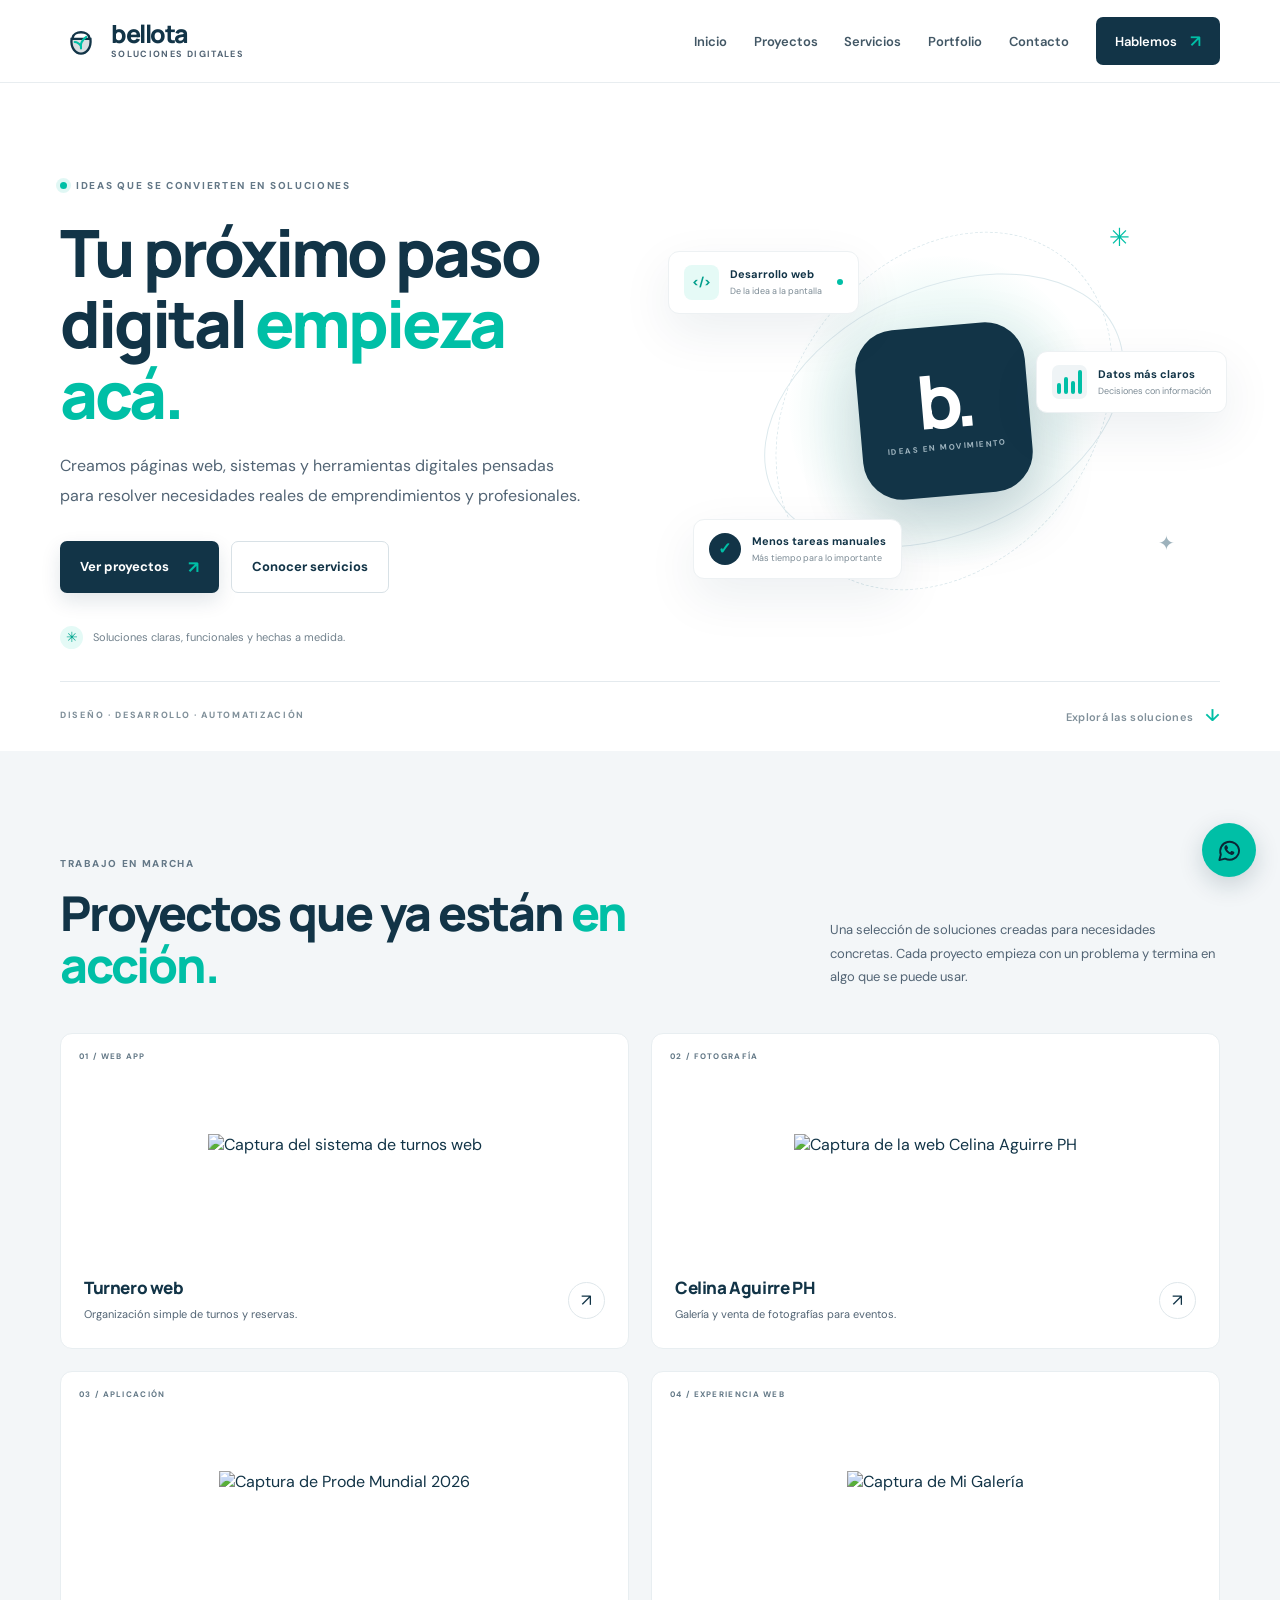
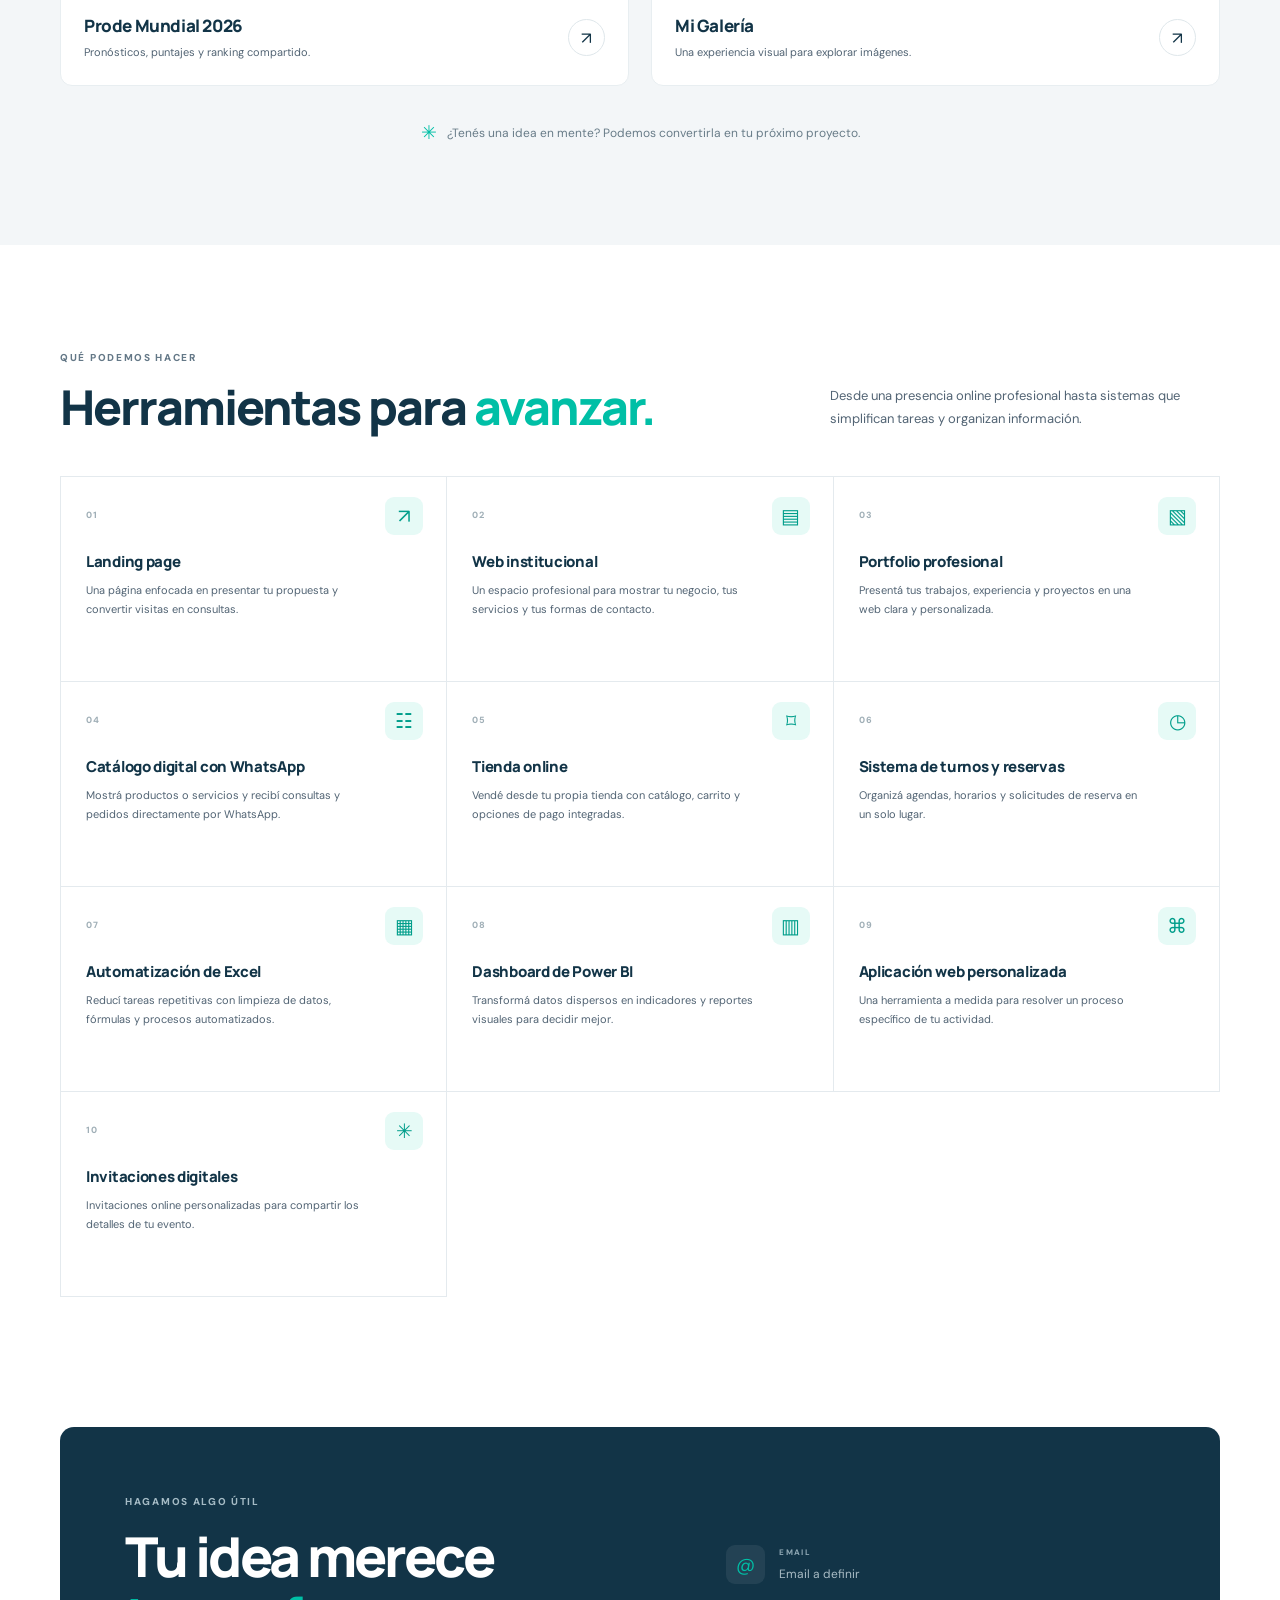
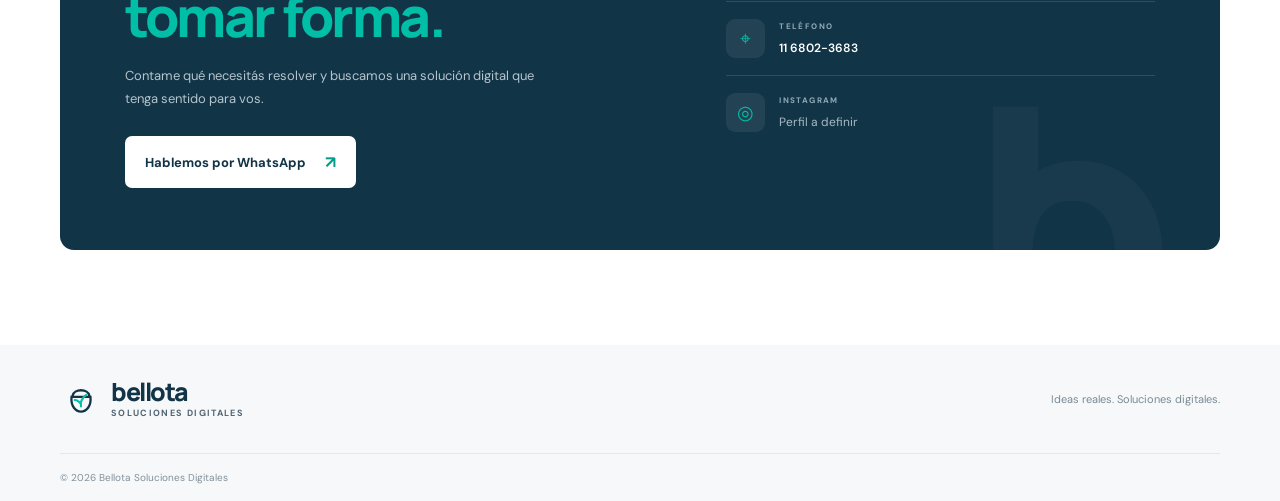
==== commit 8bdd2c8d: "Update index.html" ====
--- a/index.html
+++ b/index.html
@@ -62,20 +62,20 @@
           <p>Una selección de soluciones creadas para necesidades concretas. Cada proyecto empieza con un problema y termina en algo que se puede usar.</p>
         </div>
         <div class="projects-grid">
-          <a class="project-card project-turnero" href="#" data-placeholder="turnero" aria-label="Turnero web, enlace pendiente">
-            <div class="project-art art-calendar"><div class="calendar-window"><div class="window-top"><i></i><i></i><i></i></div><div class="calendar-title">Reservas</div><div class="calendar-grid"><i></i><i></i><i></i><i></i><i></i><i></i><i class="selected"></i><i></i><i></i></div></div><span class="art-badge">01 / WEB APP</span></div>
+          <a class="project-card" href="https://mi-turnero-celina.netlify.app/" target="_blank" rel="noopener noreferrer">
+            <div class="project-art project-image"><img src="img/turnero.jpg" alt="Captura del sistema de turnos web"><span class="art-badge">01 / WEB APP</span></div>
             <div class="project-info"><div><h3>Turnero web</h3><p>Organización simple de turnos y reservas.</p></div><span class="arrow-circle">↗</span></div>
           </a>
           <a class="project-card" href="https://celinaaguirreph.onrender.com/" target="_blank" rel="noopener noreferrer">
-            <div class="project-art art-photo"><div class="photo-frame"><div class="photo-sun"></div><div class="photo-hill"></div><div class="photo-hill hill-two"></div><span>CAP.</span></div><span class="art-badge">02 / FOTOGRAFÍA</span></div>
+            <div class="project-art project-image"><img src="img/celina-aguirre.jpg" alt="Captura de la web Celina Aguirre PH"><span class="art-badge">02 / FOTOGRAFÍA</span></div>
             <div class="project-info"><div><h3>Celina Aguirre PH</h3><p>Galería y venta de fotografías para eventos.</p></div><span class="arrow-circle">↗</span></div>
           </a>
           <a class="project-card" href="https://pronostico-mundial-2026.streamlit.app/" target="_blank" rel="noopener noreferrer">
-            <div class="project-art art-prode"><div class="score-card"><span class="score-label">PRODE · MUNDIAL 2026</span><div class="score-teams"><b>ARG</b><span>VS</span><b>?</b></div><div class="score-line"></div><div class="score-caption">Ranking en vivo</div></div><span class="art-badge">03 / APLICACIÓN</span></div>
+            <div class="project-art project-image"><img src="img/prode-mundial.jpg" alt="Captura de Prode Mundial 2026"><span class="art-badge">03 / APLICACIÓN</span></div>
             <div class="project-info"><div><h3>Prode Mundial 2026</h3><p>Pronósticos, puntajes y ranking compartido.</p></div><span class="arrow-circle">↗</span></div>
           </a>
-          <a class="project-card" href="https://walexisojeda94-droid.github.io/Mi-Galeria/" target="_blank" rel="noopener noreferrer">
-            <div class="project-art art-gallery"><div class="gallery-window"><div class="gallery-top"><span>mi galería</span><span>•••</span></div><div class="gallery-pics"><i></i><i></i><i></i><i></i></div></div><span class="art-badge">04 / EXPERIENCIA WEB</span></div>
+          <a class="project-card" href="https://mi-galeria-privada.netlify.app/" target="_blank" rel="noopener noreferrer">
+            <div class="project-art project-image"><img src="img/mi-galeria.jpg" alt="Captura de Mi Galería"><span class="art-badge">04 / EXPERIENCIA WEB</span></div>
             <div class="project-info"><div><h3>Mi Galería</h3><p>Una experiencia visual para explorar imágenes.</p></div><span class="arrow-circle">↗</span></div>
           </a>
         </div>
@@ -108,7 +108,6 @@
       <div class="container contact-panel">
         <div class="contact-copy"><span class="eyebrow eyebrow-light">HAGAMOS ALGO ÚTIL</span><h2>Tu idea merece<br><span>tomar forma.</span></h2><p>Contame qué necesitás resolver y buscamos una solución digital que tenga sentido para vos.</p><a class="button button-light" href="https://wa.me/alexiis_ojeda?s=t" target="_blank" rel="noopener noreferrer">Hablemos por WhatsApp <span>↗</span></a></div>
         <div class="contact-details">
-          <div class="contact-detail"><span class="contact-detail-icon">⌕</span><div><small>WHATSAPP</small><a href="https://wa.me/alexiis_ojeda?s=t" target="_blank" rel="noopener noreferrer">Escribime por WhatsApp ↗</a></div></div>
           <div class="contact-detail"><span class="contact-detail-icon">@</span><div><small>EMAIL</small><span class="pending-value">Email a definir</span></div></div>
           <div class="contact-detail"><span class="contact-detail-icon">⌖</span><div><small>TELÉFONO</small><a href="tel:+541168023683">11 6802-3683</a></div></div>
           <div class="contact-detail"><span class="contact-detail-icon">◎</span><div><small>INSTAGRAM</small><span class="pending-value">Perfil a definir</span></div></div>
@@ -122,9 +121,8 @@
     <div class="container footer-main">
       <a class="brand brand-footer" href="#inicio"><span class="brand-mark" aria-hidden="true"><svg viewBox="0 0 40 40"><path d="M12 17c1-7 15-7 16 0" fill="none" stroke="currentColor" stroke-width="2.4" stroke-linecap="round"/><path d="M11 18h18c1 9-4 14-9 14s-10-5-9-14Z" fill="none" stroke="currentColor" stroke-width="2.2"/><path d="M20 27c-1-5 1-8 5-11M20 25c-2-3-4-4-6-4" fill="none" stroke="#00BFA6" stroke-width="2" stroke-linecap="round"/></svg></span><span class="brand-copy"><strong>bellota</strong><small>soluciones digitales</small></span></a>
       <p>Ideas reales. Soluciones digitales.</p>
-      <nav class="footer-nav" aria-label="Navegación del pie"><a href="#inicio">Inicio</a><a href="#proyectos">Proyectos</a><a href="#servicios">Servicios</a><a href="portfolio.html">Portfolio</a><a href="#contacto">Contacto</a></nav>
     </div>
-    <div class="container footer-bottom"><span>© <span id="year"></span> Bellota Soluciones Digitales</span><span>Hecho con intención <span class="footer-heart">✳</span></span></div>
+    <div class="container footer-bottom"><span>© <span id="year"></span> Bellota Soluciones Digitales</span></div>
   </footer>
 
   <a class="whatsapp-float" href="https://wa.me/alexiis_ojeda?s=t" target="_blank" rel="noopener noreferrer" aria-label="Contactar por WhatsApp"><svg viewBox="0 0 24 24" aria-hidden="true"><path d="M20.5 11.8a8.4 8.4 0 0 1-12.4 7.4L3 20.5l1.3-4.9a8.4 8.4 0 1 1 16.2-3.8Z" fill="none" stroke="currentColor" stroke-width="1.7" stroke-linejoin="round"/><path d="M8.2 7.7c.2-.4.4-.4.7-.4h.5c.2 0 .4.1.5.4l.8 1.8c.1.2.1.4-.1.6l-.6.7c-.2.2-.2.4 0 .6.5.9 1.3 1.6 2.2 2.1.2.1.4.1.6-.1l.8-.9c.2-.2.4-.2.6-.1l1.7.8c.3.1.4.3.4.5 0 .4-.2 1.2-.7 1.6-.5.5-1.2.7-1.9.6-1.1-.2-2.5-.9-3.8-2.1-1.4-1.3-2.2-2.8-2.4-3.8-.2-.8.1-1.6.7-2.3Z" fill="currentColor"/></svg></a>
--- a/styles.css
+++ b/styles.css
@@ -1,137 +1,121 @@
  :root {
   --navy: #123447;
+  --navy-deep: #0b2735;
   --teal: #00bfa6;
-  --teal-dark: #008f7d;
   --light: #f3f6f8;
   --bluegray: #526474;
   --white: #fff;
   --line: #e4eaee;
+  --shadow: 0 18px 50px rgba(18,52,71,.08);
   --font-body: "DM Sans", sans-serif;
   --font-head: "Manrope", sans-serif;
 }
 * { box-sizing: border-box; }
 html { scroll-behavior: smooth; scroll-padding-top: 90px; }
-body { margin: 0; color: var(--navy); background: var(--white); font-family: var(--font-body); line-height: 1.6; -webkit-font-smoothing: antialiased; }
+body { margin: 0; color: var(--navy); background: var(--white); font-family: var(--font-body); -webkit-font-smoothing: antialiased; }
 a { color: inherit; text-decoration: none; }
 button { font: inherit; }
-img { display: block; max-width: 100%; }
-:focus-visible { outline: 2px solid var(--teal); outline-offset: 3px; }
-.container { width: min(1120px, calc(100% - 48px)); margin-inline: auto; }
-
-/* Header */
-.site-header { position: sticky; top: 0; z-index: 100; background: rgba(255,255,255,.95); border-bottom: 1px solid var(--line); backdrop-filter: blur(12px); }
-.nav-wrap { min-height: 76px; display: flex; align-items: center; justify-content: space-between; gap: 30px; }
-.brand { display: inline-flex; align-items: center; gap: 9px; }
-.brand-mark { width: 38px; height: 38px; color: var(--navy); }
+.container { width: min(1160px, calc(100% - 48px)); margin-inline: auto; }
+.site-header { position: sticky; top: 0; z-index: 100; background: rgba(255,255,255,.94); border-bottom: 1px solid rgba(228,234,238,.85); backdrop-filter: blur(16px); }
+.nav-wrap { min-height: 82px; display: flex; align-items: center; justify-content: space-between; gap: 30px; }
+.brand { display: inline-flex; align-items: center; gap: 9px; flex-shrink: 0; }
+.brand-mark { width: 42px; height: 42px; display: grid; place-items: center; color: var(--navy); }
 .brand-mark svg { width: 100%; height: 100%; }
-.brand-copy { display: flex; flex-direction: column; gap: 4px; line-height: 1; }
-.brand-copy strong { font: 800 23px/.9 var(--font-head); letter-spacing: -1.4px; }
-.brand-copy small { color: var(--bluegray); font-size: 9px; letter-spacing: 1.2px; font-weight: 700; }
-.main-nav { display: flex; align-items: center; gap: 28px; font-size: 14px; font-weight: 500; color: var(--bluegray); }
-.main-nav > a:not(.nav-cta):hover, .main-nav > a.active { color: var(--navy); }
-.nav-cta { padding: 10px 18px; color: var(--white); background: var(--navy); border-radius: 6px; font-weight: 600; transition: background .2s; }
-.nav-cta:hover { background: #1b4a60; }
-.menu-toggle { display: none; border: 0; background: transparent; padding: 8px; cursor: pointer; }
+.brand-copy { display: flex; flex-direction: column; line-height: 1; gap: 5px; }
+.brand-copy strong { font: 800 25px/.9 var(--font-head); letter-spacing: -1.5px; }
+.brand-copy small { color: var(--bluegray); font-size: 9px; letter-spacing: 1.35px; text-transform: uppercase; font-weight: 700; }
+.main-nav { display: flex; align-items: center; gap: clamp(17px,2.1vw,30px); font-size: 13px; font-weight: 600; color: #425765; }
+.main-nav > a:not(.nav-cta) { transition: color .2s; }
+.main-nav > a:not(.nav-cta):hover, .main-nav > a.active { color: var(--teal); }
+.nav-cta { display: inline-flex; gap: 13px; align-items: center; padding: 13px 19px; color: white; background: var(--navy); border-radius: 7px; transition: background .2s, transform .2s; }
+.nav-cta:hover { background: #1a4a60; transform: translateY(-1px); }
+.nav-cta span { color: var(--teal); font-size: 17px; }
+.menu-toggle { display: none; border: 0; background: transparent; padding: 8px; }
 .menu-toggle span { width: 23px; height: 2px; background: var(--navy); display: block; margin: 5px; }
-
-/* Hero */
-.hero { padding: 120px 0 100px; }
-.hero h1 { max-width: 780px; margin: 0 0 26px; font: 800 clamp(40px, 6vw, 72px)/1.05 var(--font-head); letter-spacing: -2.5px; }
-.hero-lead { max-width: 560px; margin: 0; color: var(--bluegray); font-size: 18px; }
-.hero-actions { display: flex; gap: 12px; flex-wrap: wrap; margin-top: 36px; }
-.button { display: inline-flex; align-items: center; justify-content: center; padding: 14px 24px; border-radius: 6px; font-size: 14px; font-weight: 600; transition: background .2s, border-color .2s; }
-.button-primary { color: var(--white); background: var(--navy); }
+.section { padding: 100px 0; }
+.hero { padding: 90px 0 25px; overflow: hidden; }
+.hero-grid { display: grid; grid-template-columns: 1fr 1fr; gap: 55px; align-items: center; min-height: 460px; }
+.eyebrow { display: inline-flex; align-items: center; gap: 9px; color: #647887; font-size: 10px; font-weight: 800; letter-spacing: 1.7px; text-transform: uppercase; }
+.eyebrow-dot { width: 7px; height: 7px; background: var(--teal); border-radius: 50%; box-shadow: 0 0 0 4px rgba(0,191,166,.12); }
+.hero h1, .section-heading h2, .contact-copy h2, .coming-content h1 { font: 800 clamp(40px,5.1vw,66px)/1.09 var(--font-head); letter-spacing: -3px; margin: 23px 0 21px; }
+.hero h1 span, .section-heading h2 span, .contact-copy h2 span, .coming-content h1 span { color: var(--teal); }
+.hero-lead { max-width: 520px; color: var(--bluegray); font-size: 16px; line-height: 1.85; margin: 0; }
+.hero-actions { display: flex; gap: 12px; flex-wrap: wrap; margin-top: 30px; }
+.button { display: inline-flex; align-items: center; justify-content: center; gap: 19px; border-radius: 7px; padding: 15px 20px; font-size: 13px; font-weight: 700; transition: transform .2s, background .2s, box-shadow .2s; }
+.button:hover { transform: translateY(-2px); }
+.button-primary { color: white; background: var(--navy); box-shadow: 0 8px 20px rgba(18,52,71,.12); }
 .button-primary:hover { background: #1b4a60; }
-.button-secondary { color: var(--navy); border: 1px solid #cfdae0; }
+.button-primary span { color: var(--teal); font-size: 17px; }
+.button-secondary { border: 1px solid #d8e1e6; color: var(--navy); background: white; }
 .button-secondary:hover { border-color: var(--teal); }
-.button-light { background: var(--white); color: var(--navy); }
-.button-light:hover { background: var(--teal); }
-
-/* Secciones */
-.projects-section, .services-section { padding: 100px 0; }
+.hero-note { display: flex; gap: 10px; align-items: center; color: #71818c; font-size: 11px; margin-top: 33px; }
+.note-icon { display: grid; place-items: center; width: 23px; height: 23px; border-radius: 50%; background: #e4faf6; color: #00a68f; font-size: 14px; }
+.hero-visual { position: relative; min-height: 430px; display: grid; place-items: center; isolation: isolate; }
+.hero-visual:before { content: ""; position: absolute; width: 310px; height: 310px; border-radius: 50%; background: radial-gradient(circle, #e4faf6 0, #f1fbf9 53%, rgba(243,246,248,0) 72%); z-index: -2; }
+.visual-orbit { position: absolute; border: 1px solid #dce9ed; border-radius: 50%; transform: rotate(-25deg); }
+.orbit-one { width: 380px; height: 245px; }
+.orbit-two { width: 300px; height: 390px; transform: rotate(38deg); border-style: dashed; }
+.visual-core { width: 170px; height: 170px; border-radius: 40px; display: flex; flex-direction: column; justify-content: center; align-items: center; gap: 12px; background: var(--navy); color: white; box-shadow: 0 24px 60px rgba(18,52,71,.22); transform: rotate(-5deg); }
+.core-symbol { font: 800 74px/.8 var(--font-head); letter-spacing: -8px; color: white; }
+.core-label { font-size: 8px; letter-spacing: 1.5px; color: #9fb4bf; font-weight: 700; }
+.float-card { position: absolute; display: flex; align-items: center; gap: 11px; padding: 13px 15px; background: white; border: 1px solid #edf1f3; border-radius: 11px; box-shadow: var(--shadow); }
+.float-card strong, .float-card small { display: block; white-space: nowrap; }
+.float-card strong { font-size: 11px; margin-bottom: 4px; }
+.float-card small { font-size: 9px; color: #7c8b95; }
+.card-code { top: 55px; left: 0; }
+.card-chart { top: 155px; right: -7px; }
+.card-check { bottom: 47px; left: 25px; }
+.mini-icon { display: grid; place-items: center; width: 35px; height: 35px; background: #e5faf6; color: #009e8b; border-radius: 8px; font-weight: 800; font-size: 12px; }
+.status-dot { width: 6px; height: 6px; border-radius: 50%; background: var(--teal); margin-left: 4px; }
+.chart-bars { display: flex; align-items: end; gap: 3px; height: 34px; padding: 5px; background: #eff4f6; border-radius: 7px; }
+.chart-bars i { display: block; width: 4px; background: var(--teal); border-radius: 2px; height: 45%; }
+.chart-bars i:nth-child(2) { height: 70%; }.chart-bars i:nth-child(3) { height: 55%; }.chart-bars i:nth-child(4) { height: 100%; }
+.check-icon { display: grid; place-items: center; width: 32px; height: 32px; border-radius: 50%; background: var(--navy); color: var(--teal); font-weight: 800; }
+.visual-spark { position: absolute; color: var(--teal); }.spark-a { top: 25px; right: 90px; font-size: 25px; }.spark-b { bottom: 70px; right: 45px; font-size: 20px; color: #9db2bc; }
+.hero-bottom { display: flex; justify-content: space-between; align-items: center; border-top: 1px solid var(--line); padding-top: 22px; margin-top: 32px; color: #80909a; font-size: 9px; font-weight: 800; letter-spacing: 1.7px; }
+.scroll-hint { letter-spacing: .3px; font-weight: 600; text-transform: none; font-size: 11px; }.scroll-hint span { margin-left: 8px; color: var(--teal); font-size: 17px; }
 .projects-section { background: var(--light); }
-h2 { margin: 0; font: 800 clamp(28px, 3.6vw, 40px)/1.15 var(--font-head); letter-spacing: -1.2px; }
-.projects-section h2 { margin-bottom: 44px; }
-
-/* Proyectos */
-.projects-grid { display: grid; grid-template-columns: repeat(2, minmax(0, 1fr)); gap: 40px 28px; }
-.project-card { display: block; }
-.browser { overflow: hidden; background: var(--white); border: 1px solid #d5dfe5; border-radius: 10px; transition: border-color .2s; }
-.browser-bar { display: flex; gap: 5px; padding: 10px 12px; background: var(--white); border-bottom: 1px solid var(--line); }
-.browser-bar i { width: 8px; height: 8px; border-radius: 50%; background: #d3dde2; }
-.browser img { width: 100%; aspect-ratio: 16 / 10; object-fit: cover; object-position: top; background: var(--light); }
-.project-card:hover .browser { border-color: var(--teal); }
-.project-info { display: flex; justify-content: space-between; align-items: flex-start; gap: 20px; padding-top: 18px; }
-.project-info h3 { margin: 0 0 4px; font: 800 20px var(--font-head); letter-spacing: -.4px; }
-.project-info p { margin: 0; color: var(--bluegray); font-size: 15px; }
-.project-link { flex-shrink: 0; padding-top: 3px; color: var(--teal-dark); font-size: 14px; font-weight: 600; border-bottom: 1px solid transparent; }
-.project-card:hover .project-link { border-color: var(--teal-dark); }
-.project-link.soon { color: var(--bluegray); font-weight: 500; }
-
-/* Servicios */
-.services-layout { display: grid; grid-template-columns: 1fr 1.6fr; gap: 70px; align-items: start; }
-.services-intro { position: sticky; top: 110px; }
-.services-intro p { margin: 18px 0 0; max-width: 340px; color: var(--bluegray); }
-.services-list { margin: 0; padding: 0; list-style: none; border-top: 1px solid var(--line); }
-.services-list li { display: grid; grid-template-columns: 1fr 1.2fr; gap: 28px; padding: 24px 0; border-bottom: 1px solid var(--line); }
-.services-list h3 { margin: 0; font: 700 17px/1.3 var(--font-head); letter-spacing: -.3px; }
-.services-list p { margin: 0; color: var(--bluegray); font-size: 15px; }
-
-/* Contacto */
-.contact-section { padding: 0 0 100px; }
-.contact-panel { display: grid; grid-template-columns: 1.3fr 1fr; gap: 60px; align-items: center; padding: 64px; background: var(--navy); color: var(--white); border-radius: 14px; }
-.contact-copy h2 { max-width: 460px; }
-.contact-copy p { margin: 16px 0 28px; color: #b5c5cd; }
-.contact-detail { padding: 18px 0; border-bottom: 1px solid #ffffff22; }
-.contact-detail:last-child { border-bottom: 0; }
-.contact-detail small { display: block; margin-bottom: 3px; color: #8fa8b4; font-size: 13px; }
-.contact-detail a { font-size: 18px; font-weight: 600; }
-.contact-detail a:hover { color: var(--teal); }
-
-/* Footer */
-.site-footer { background: var(--light); }
-.footer-bottom { display: flex; justify-content: space-between; align-items: center; gap: 20px; flex-wrap: wrap; padding: 24px 0; color: #6a7d89; font-size: 13px; }
-.footer-nav { display: flex; flex-wrap: wrap; gap: 20px; }
-.footer-nav a:hover { color: var(--teal-dark); }
-
-/* Portfolio (página "Próximamente") */
-.eyebrow { display: inline-flex; align-items: center; gap: 9px; color: #647887; font-size: 12px; font-weight: 600; }
-.eyebrow-dot { width: 7px; height: 7px; border-radius: 50%; background: var(--teal); }
-.coming-soon-page { min-height: 100vh; display: flex; flex-direction: column; }
-.coming-main { flex: 1; position: relative; overflow: hidden; display: grid; place-items: center; min-height: 560px; padding: 80px 24px 100px; }
-.coming-content { position: relative; z-index: 1; max-width: 680px; text-align: center; }
-.coming-icon { display: grid; place-items: center; width: 64px; height: 64px; margin: 0 auto 28px; border-radius: 18px; background: var(--navy); color: var(--white); font: 800 38px var(--font-head); letter-spacing: -4px; }
-.coming-icon span { color: var(--teal); }
-.coming-content h1 { margin: 18px 0; font: 800 clamp(36px, 5vw, 58px)/1.08 var(--font-head); letter-spacing: -2px; }
-.coming-content h1 span { color: var(--teal-dark); }
-.coming-content p { max-width: 540px; margin: 0 auto 24px; color: var(--bluegray); }
-.coming-label { display: flex; justify-content: center; align-items: center; gap: 8px; margin: 0 auto 28px; color: #718591; font-size: 12px; font-weight: 600; }
-.coming-label i { width: 7px; height: 7px; border-radius: 50%; background: var(--teal); }
-.coming-decoration { position: absolute; width: 420px; height: 420px; border: 1px solid var(--line); border-radius: 50%; }
-.decoration-one { top: -250px; left: -130px; }
-.decoration-two { bottom: -300px; right: -100px; width: 520px; height: 520px; }
-.standalone-footer a { color: var(--navy); font-weight: 600; }
-
-/* Responsive */
+.section-heading { display: flex; justify-content: space-between; align-items: end; gap: 45px; margin-bottom: 42px; }
+.section-heading h2 { font-size: clamp(32px,4vw,48px); letter-spacing: -2px; margin: 15px 0 0; }
+.section-heading > p { max-width: 390px; color: var(--bluegray); font-size: 13px; line-height: 1.8; margin: 0 0 3px; }
+.projects-grid { display: grid; grid-template-columns: repeat(2,minmax(0,1fr)); gap: 22px; }
+.project-card { display: block; background: white; border: 1px solid #e8eef1; border-radius: 12px; overflow: hidden; transition: transform .25s, box-shadow .25s; }
+.project-card:hover { transform: translateY(-4px); box-shadow: 0 20px 45px rgba(18,52,71,.1); }
+.project-art { height: 220px; position: relative; overflow: hidden; display: grid; place-items: center; }
+.art-calendar { background: #dcefeb; }.art-photo { background: #e6e8e1; }.art-prode { background: #e4eaf4; }.art-gallery { background: #e9e5f0; }
+.art-badge { position: absolute; top: 17px; left: 18px; font-size: 8px; font-weight: 800; letter-spacing: 1.3px; color: #647987; }
+.calendar-window { width: 190px; padding: 13px 16px 18px; background: #fff; border-radius: 10px; box-shadow: 0 18px 35px #1234471c; transform: rotate(-5deg); }
+.window-top { display: flex; gap: 4px; padding-bottom: 12px; border-bottom: 1px solid #edf1f3; }.window-top i { width: 5px; height: 5px; background: #c7d5da; border-radius: 50%; }
+.calendar-title { font-size: 11px; font-weight: 800; margin: 13px 0; }.calendar-grid { display: grid; grid-template-columns: repeat(3,1fr); gap: 6px; }.calendar-grid i { height: 20px; border-radius: 4px; background: #f0f4f6; }.calendar-grid i.selected { background: var(--teal); }
+.photo-frame { position: relative; width: 180px; height: 135px; overflow: hidden; background: #c8d3cb; border: 8px solid white; box-shadow: 0 18px 35px #12344720; transform: rotate(4deg); }
+.photo-sun { position: absolute; width: 32px; height: 32px; border-radius: 50%; background: #e9cda0; top: 20px; right: 25px; }.photo-hill { position: absolute; width: 180px; height: 90px; background: #718c80; border-radius: 50% 50% 0 0; bottom: -37px; left: -22px; transform: rotate(-15deg); }.hill-two { background: #496a62; bottom: -53px; left: 45px; transform: rotate(17deg); }.photo-frame span { position: absolute; bottom: 9px; left: 9px; color: white; font: 800 12px var(--font-head); letter-spacing: 2px; }
+.score-card { width: 230px; padding: 23px; background: #123447; color: white; border-radius: 12px; box-shadow: 0 18px 35px #1234472a; transform: rotate(3deg); }.score-label { color: #9db9c5; font-size: 8px; letter-spacing: 1.4px; font-weight: 800; }.score-teams { display: flex; justify-content: space-between; align-items: center; margin: 23px 0 16px; }.score-teams b { font: 800 27px var(--font-head); }.score-teams span { color: var(--teal); font-size: 9px; font-weight: 800; }.score-line { height: 4px; background: linear-gradient(90deg,var(--teal) 65%,#45616e 65%); border-radius: 5px; }.score-caption { color: #9db9c5; font-size: 9px; margin-top: 12px; }
+.gallery-window { width: 240px; padding: 12px; border-radius: 10px; background: white; box-shadow: 0 18px 35px #1234471c; transform: rotate(-3deg); }.gallery-top { display: flex; justify-content: space-between; color: #617481; font-size: 10px; font-weight: 800; margin-bottom: 12px; }.gallery-pics { display: grid; grid-template-columns: 1fr 1fr; gap: 6px; }.gallery-pics i { display: block; height: 58px; border-radius: 5px; background: linear-gradient(145deg,#b8d2cb,#6d9089); }.gallery-pics i:nth-child(2) { background: linear-gradient(145deg,#e6c8a4,#b47f62); }.gallery-pics i:nth-child(3) { background: linear-gradient(145deg,#c4c4db,#7779a1); }.gallery-pics i:nth-child(4) { background: linear-gradient(145deg,#e6d4ad,#ad9b6b); }
+.project-info { display: flex; justify-content: space-between; align-items: center; padding: 22px 23px 24px; gap: 20px; }.project-info h3 { font: 800 17px var(--font-head); letter-spacing: -.4px; margin: 0 0 7px; }.project-info p { color: var(--bluegray); font-size: 11px; margin: 0; line-height: 1.6; }.arrow-circle { display: grid; place-items: center; width: 37px; height: 37px; border: 1px solid #dfe7eb; border-radius: 50%; flex-shrink: 0; font-size: 17px; transition: background .2s,color .2s; }.project-card:hover .arrow-circle { background: var(--navy); color: var(--teal); }
+.section-footnote { display: flex; align-items: center; justify-content: center; gap: 10px; color: #687c88; font-size: 12px; margin-top: 34px; }.tiny-star { color: var(--teal); font-size: 19px; }
+.services-section { background: white; }.services-grid { display: grid; grid-template-columns: repeat(3,minmax(0,1fr)); border-top: 1px solid var(--line); border-left: 1px solid var(--line); }
+.service-card { min-height: 205px; position: relative; padding: 25px 25px 27px; border-right: 1px solid var(--line); border-bottom: 1px solid var(--line); transition: background .2s; }.service-card:hover { background: #f8fbfc; }.service-number { color: #a0afb7; font-size: 9px; font-weight: 800; letter-spacing: 1px; }.service-icon { position: absolute; top: 20px; right: 23px; display: grid; place-items: center; width: 38px; height: 38px; color: #009e8b; background: #e6faf6; border-radius: 9px; font-size: 20px; }.service-card h3 { margin: 28px 0 9px; font: 800 15px var(--font-head); letter-spacing: -.3px; }.service-card p { margin: 0; max-width: 290px; color: var(--bluegray); font-size: 11px; line-height: 1.75; }
+.contact-section { padding: 30px 0 95px; }.contact-panel { position: relative; display: grid; grid-template-columns: 1fr .8fr; gap: 65px; padding: 62px 65px; overflow: hidden; background: var(--navy); color: white; border-radius: 14px; }.contact-copy, .contact-details { position: relative; z-index: 1; }.eyebrow-light { color: #a5bbc5; }.contact-copy h2 { font-size: clamp(37px,4.5vw,55px); margin: 17px 0; letter-spacing: -2.5px; }.contact-copy p { max-width: 420px; color: #b5c5cd; font-size: 13px; line-height: 1.8; margin: 0 0 26px; }.button-light { background: white; color: var(--navy); }.button-light span { color: #009e8b; font-size: 17px; }.contact-details { align-self: center; }.contact-detail { display: flex; align-items: center; gap: 14px; padding: 17px 0; border-bottom: 1px solid #ffffff20; }.contact-detail:last-child { border-bottom: 0; }.contact-detail-icon { display: grid; place-items: center; width: 39px; height: 39px; border-radius: 9px; background: #ffffff12; color: var(--teal); font-size: 19px; flex-shrink: 0; }.contact-detail small { display: block; margin-bottom: 5px; color: #8fa8b4; font-size: 8px; font-weight: 800; letter-spacing: 1.4px; }.contact-detail a, .pending-value { font-size: 12px; font-weight: 600; color: white; }.contact-detail a:hover { color: var(--teal); }.pending-value { color: #a8bbc4; font-weight: 400; }.contact-decoration { position: absolute; right: 25px; bottom: -100px; color: #ffffff07; font: 800 330px/.8 var(--font-head); letter-spacing: -40px; pointer-events: none; }
+.site-footer { background: #f6f8f9; }.footer-main { display: flex; align-items: center; justify-content: space-between; gap: 25px; padding: 33px 0; }.brand-footer .brand-mark { color: var(--navy); }.footer-main > p { color: #788b96; font-size: 11px; margin: 0; }.footer-nav { display: flex; flex-wrap: wrap; gap: 20px; color: #526674; font-size: 11px; font-weight: 600; }.footer-nav a:hover, .footer-bottom a:hover { color: #009e8b; }.footer-bottom { border-top: 1px solid #e2e8eb; padding: 17px 0; display: flex; justify-content: space-between; color: #82919a; font-size: 10px; }.footer-heart { color: var(--teal); margin-left: 4px; }
+.whatsapp-float { position: fixed; z-index: 90; right: 24px; bottom: 23px; display: grid; place-items: center; width: 54px; height: 54px; border-radius: 50%; background: var(--teal); color: var(--navy-deep); box-shadow: 0 8px 25px #12344730; transition: transform .2s; }.whatsapp-float:hover { transform: translateY(-3px) scale(1.03); }.whatsapp-float svg { width: 27px; height: 27px; }
+.coming-soon-page { min-height: 100vh; display: flex; flex-direction: column; }.coming-main { flex: 1; position: relative; overflow: hidden; display: grid; place-items: center; min-height: 590px; padding: 80px 24px 100px; background: linear-gradient(180deg,#fff 0%,#f7fafb 100%); }.coming-content { position: relative; z-index: 1; max-width: 690px; text-align: center; }.coming-icon { display: grid; place-items: center; width: 70px; height: 70px; margin: 0 auto 30px; border-radius: 20px; background: var(--navy); color: white; font: 800 43px var(--font-head); letter-spacing: -5px; box-shadow: 0 15px 35px #12344720; }.coming-icon span { color: var(--teal); }.coming-content h1 { font-size: clamp(39px,5vw,60px); margin: 20px 0 19px; }.coming-content p { max-width: 560px; margin: 0 auto 25px; color: var(--bluegray); font-size: 15px; line-height: 1.85; }.coming-label { display: flex; justify-content: center; align-items: center; gap: 8px; margin: 0 auto 30px; color: #718591; font-size: 9px; letter-spacing: 1.8px; font-weight: 800; }.coming-label i { width: 7px; height: 7px; border-radius: 50%; background: var(--teal); box-shadow: 0 0 0 4px #00bfa61a; }.coming-decoration { position: absolute; width: 420px; height: 420px; border: 1px solid #dfe9ed; border-radius: 50%; }.decoration-one { top: -250px; left: -130px; }.decoration-two { bottom: -300px; right: -100px; width: 530px; height: 530px; border-style: dashed; }.standalone-footer { border-top: 0; }.standalone-footer a { color: var(--navy); font-weight: 700; }
 @media (max-width: 900px) {
-  .services-layout { grid-template-columns: 1fr; gap: 36px; }
-  .services-intro { position: static; }
-  .contact-panel { padding: 48px 36px; gap: 36px; }
+  .main-nav { gap: 14px; font-size: 12px; }.nav-cta { padding: 12px 13px; gap: 8px; }
+  .hero-grid { gap: 25px; }.hero-visual { transform: scale(.92); transform-origin: center; }.float-card { padding: 10px; }.card-chart { right: -15px; }
+  .contact-panel { padding: 50px 40px; gap: 35px; }.footer-main { flex-wrap: wrap; }.footer-nav { width: 100%; }
 }
 @media (max-width: 700px) {
   .container { width: min(100% - 36px, 520px); }
-  .menu-toggle { display: block; }
-  .main-nav { display: none; position: absolute; top: 75px; left: 0; right: 0; flex-direction: column; align-items: stretch; gap: 0; padding: 14px 24px 22px; background: var(--white); border-bottom: 1px solid var(--line); }
-  .main-nav.is-open { display: flex; }
-  .main-nav > a:not(.nav-cta) { padding: 12px 0; }
-  .nav-cta { margin-top: 8px; text-align: center; }
-  .simple-nav { display: none; }
-  .hero { padding: 72px 0 64px; }
-  .hero-lead { font-size: 16px; }
-  .projects-section, .services-section { padding: 68px 0; }
-  .projects-grid { grid-template-columns: 1fr; gap: 34px; }
-  .services-list li { grid-template-columns: 1fr; gap: 6px; }
-  .contact-section { padding-bottom: 64px; }
-  .contact-panel { grid-template-columns: 1fr; padding: 40px 24px; }
+  .nav-wrap { min-height: 72px; }.menu-toggle { display: block; cursor: pointer; }.main-nav { display: none; position: absolute; top: 71px; left: 0; right: 0; padding: 18px 24px 23px; background: white; border-bottom: 1px solid var(--line); box-shadow: 0 15px 25px #1234470b; align-items: stretch; flex-direction: column; gap: 0; }.main-nav.is-open { display: flex; }.main-nav > a:not(.nav-cta) { padding: 12px 0; }.nav-cta { justify-content: space-between; margin-top: 8px; }.simple-nav { display: none; }
+  .section { padding: 72px 0; }.hero { padding-top: 58px; }.hero-grid { grid-template-columns: 1fr; gap: 0; }.hero h1 { font-size: clamp(43px,11vw,60px); letter-spacing: -2.6px; margin-top: 20px; }.hero-lead { font-size: 14px; }.hero-visual { min-height: 350px; margin-top: 12px; transform: scale(.9); }.visual-orbit.orbit-one { width: 320px; }.visual-orbit.orbit-two { height: 340px; }.hero-bottom { margin-top: 5px; font-size: 7px; letter-spacing: 1px; }.scroll-hint { font-size: 10px; }
+  .section-heading { display: block; margin-bottom: 30px; }.section-heading h2 { font-size: 37px; }.section-heading > p { margin-top: 17px; font-size: 12px; }
+  .projects-grid { grid-template-columns: 1fr; gap: 17px; }.project-art { height: 205px; }.project-info { padding: 19px; }.section-footnote { justify-content: flex-start; align-items: flex-start; line-height: 1.6; }
+  .services-grid { grid-template-columns: repeat(2,minmax(0,1fr)); }.service-card { padding: 20px 16px; min-height: 205px; }.service-icon { width: 32px; height: 32px; top: 15px; right: 14px; }.service-card h3 { font-size: 13px; margin-top: 27px; }.service-card p { font-size: 10px; }
+  .contact-section { padding: 10px 0 65px; }.contact-panel { grid-template-columns: 1fr; padding: 39px 25px; gap: 30px; }.contact-copy h2 { font-size: 43px; }.contact-copy p { font-size: 12px; }.contact-decoration { font-size: 230px; bottom: 180px; right: 0; }
+  .footer-main { align-items: flex-start; }.footer-main > p { width: 100%; margin: 0; }.footer-nav { gap: 14px; }.footer-bottom { font-size: 9px; gap: 15px; }
+  .coming-main { min-height: 550px; }.coming-content h1 { letter-spacing: -2px; }.coming-content p { font-size: 13px; }.coming-icon { margin-bottom: 24px; }
 }
-@media (prefers-reduced-motion: reduce) { html { scroll-behavior: auto; } *, *::before, *::after { transition-duration: .01ms !important; } }
+@media (max-width: 390px) {
+  .services-grid { grid-template-columns: 1fr; }.service-card { min-height: 170px; }.service-card h3 { font-size: 15px; }.service-card p { font-size: 11px; }.hero-bottom { flex-direction: column; align-items: flex-start; gap: 10px; }.hero-visual { margin-inline: -20px; transform: scale(.82); }.footer-bottom { flex-direction: column; }
+}
+@media (prefers-reduced-motion: reduce) { html { scroll-behavior: auto; } *, *::before, *::after { transition-duration: .01ms !important; animation-duration: .01ms !important; } }
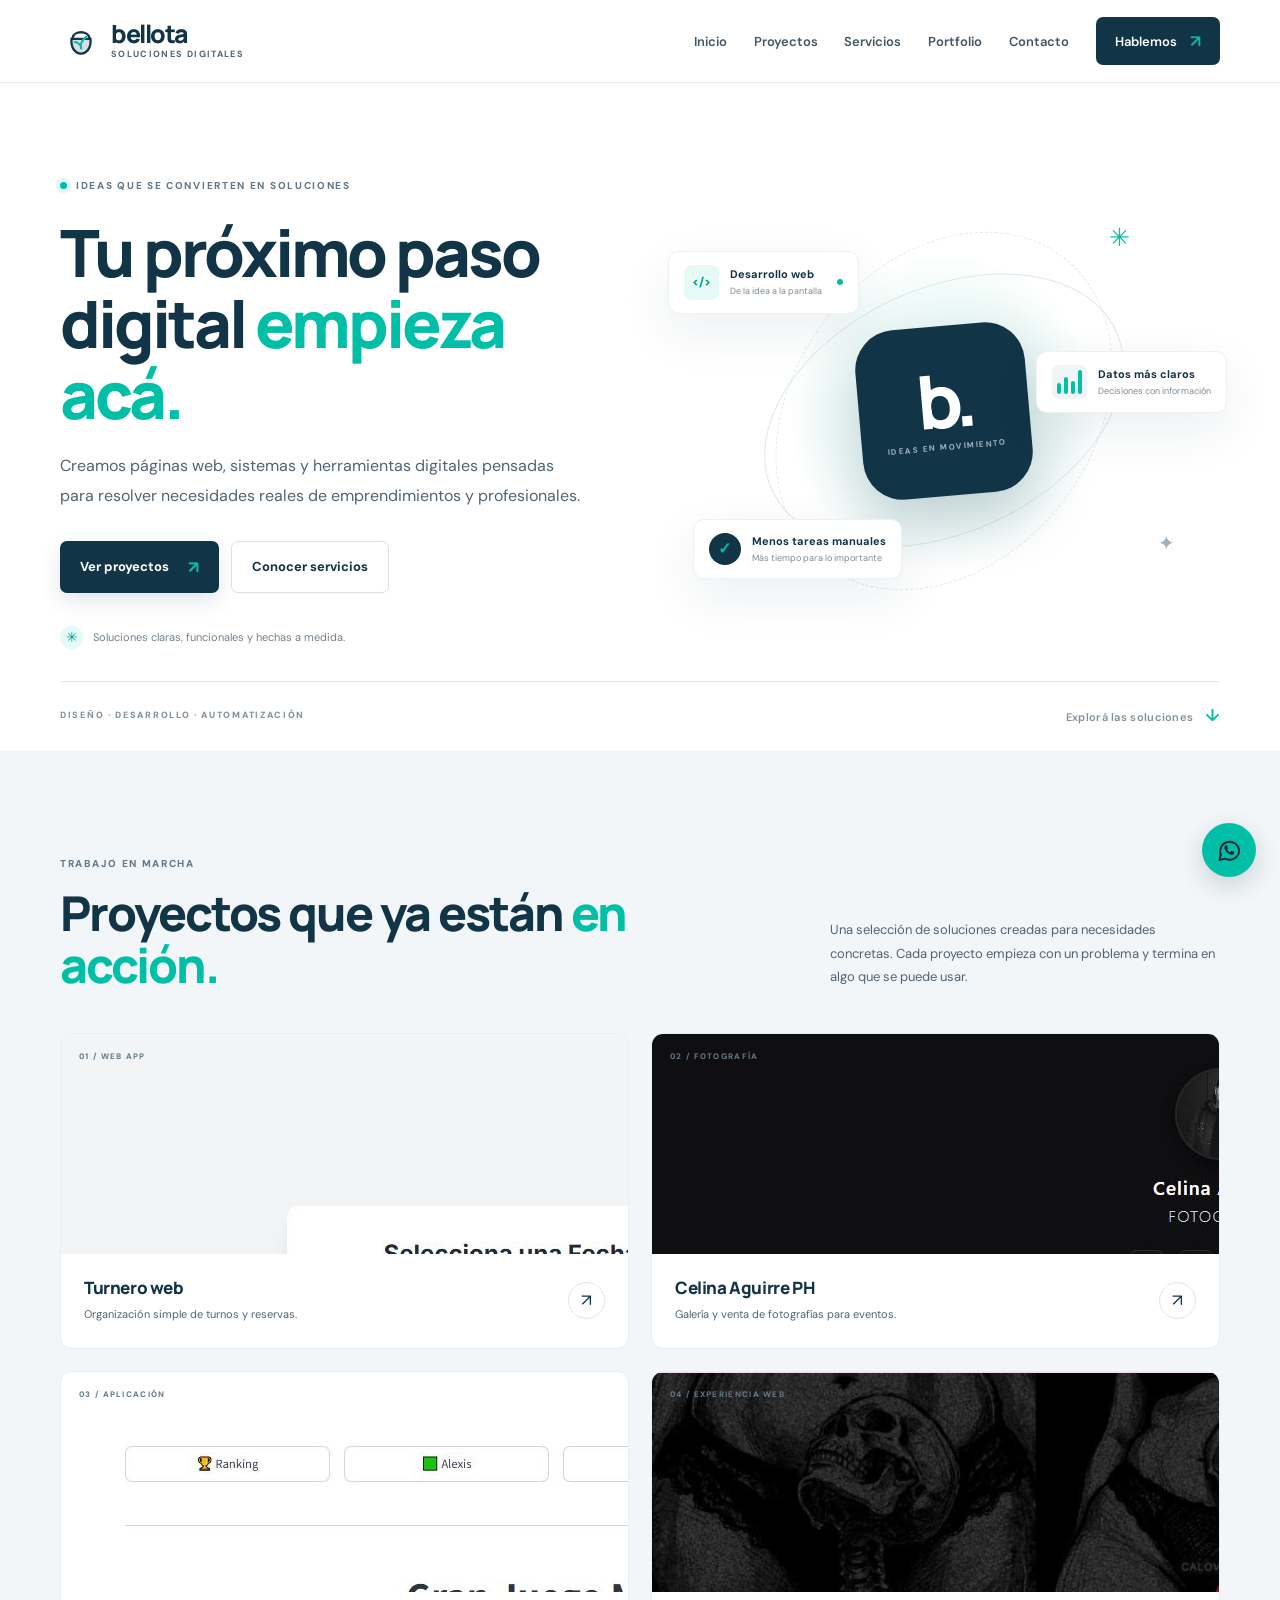
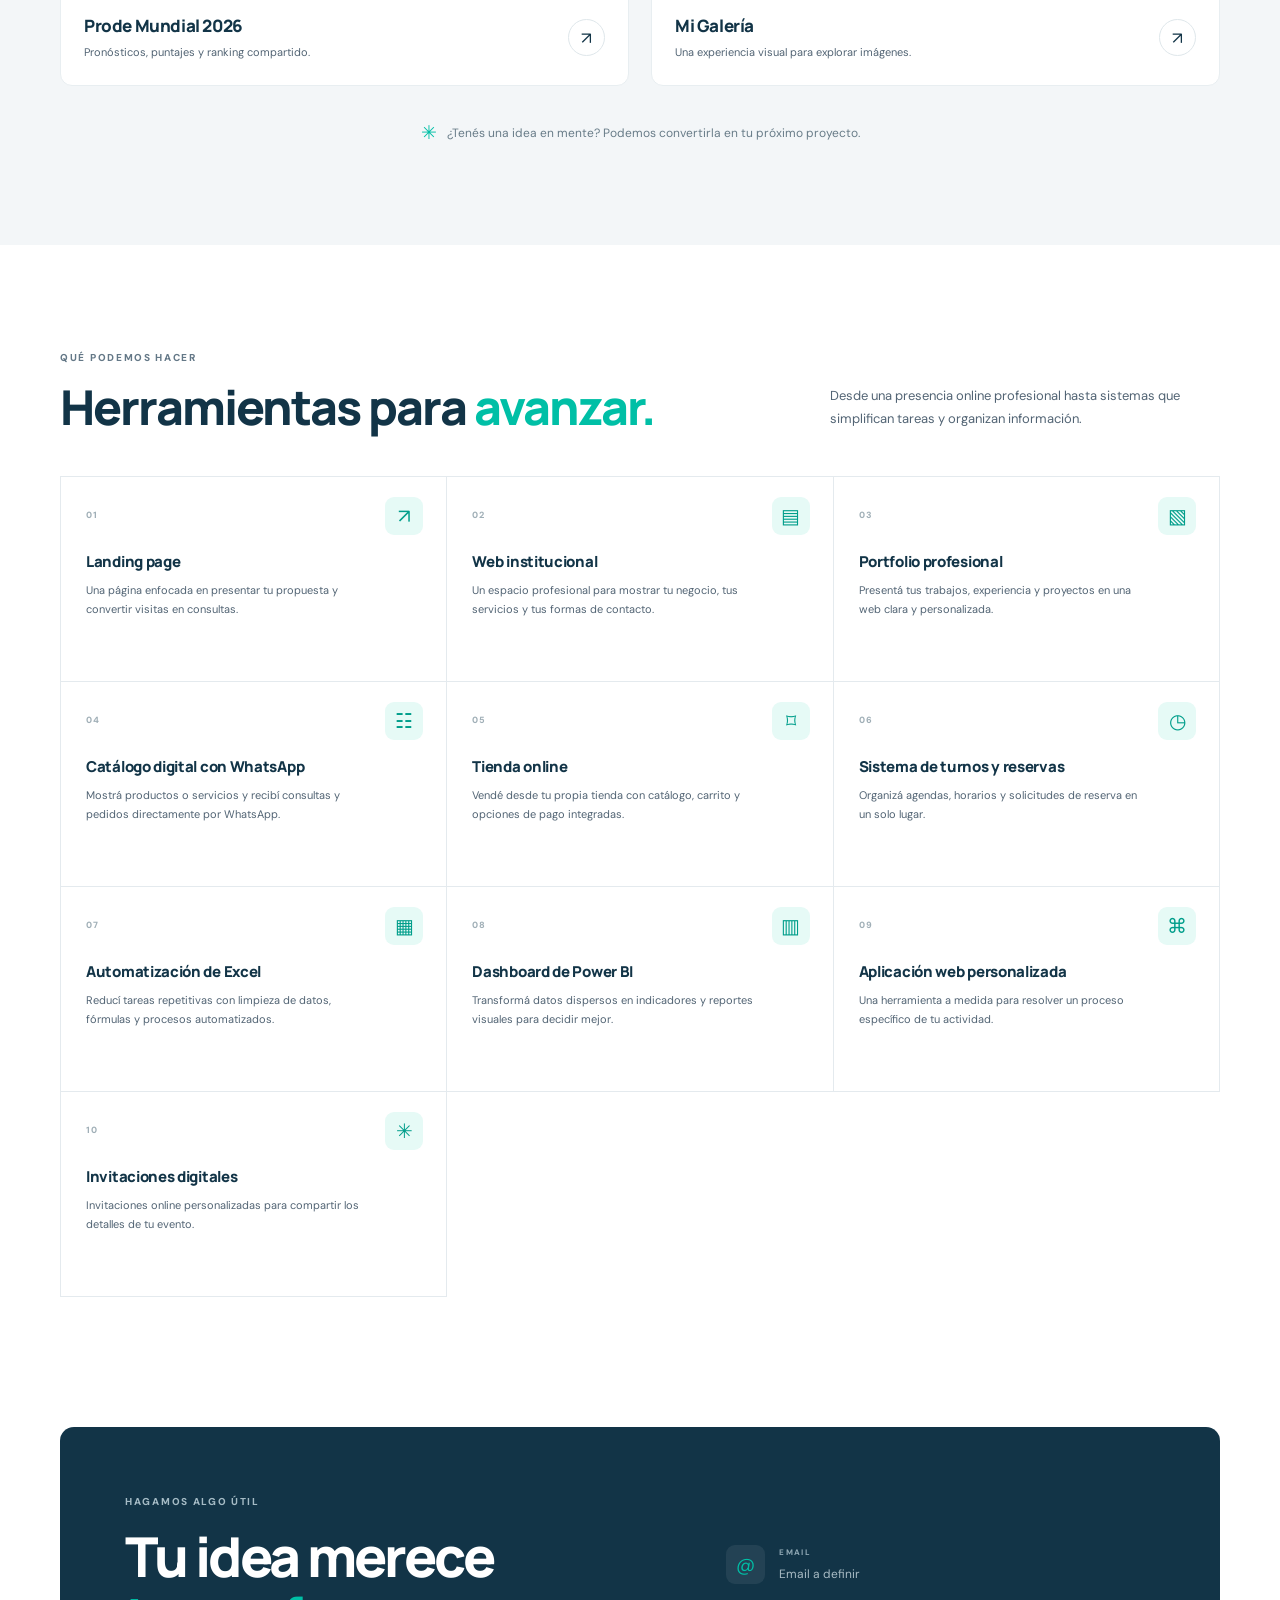
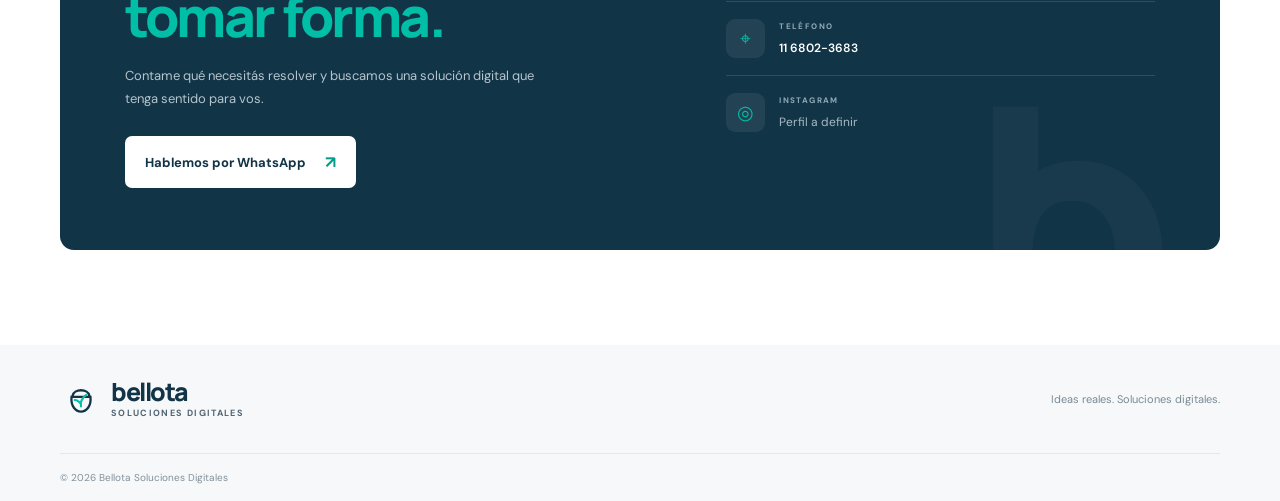
==== commit a2450bc0: "Update image loading method for project cards Replaced <picture> elements with <img> tags that inclu" ====
--- a/index.html
+++ b/index.html
@@ -63,19 +63,31 @@
         </div>
         <div class="projects-grid">
           <a class="project-card" href="https://mi-turnero-celina.netlify.app/" target="_blank" rel="noopener noreferrer">
-            <div class="project-art project-image"><img src="img/turnero.jpg" alt="Captura del sistema de turnos web"><span class="art-badge">01 / WEB APP</span></div>
+            <div class="project-art project-image">
+              <img src="img/turnero.jpg" alt="Captura del sistema de turnos web" onerror="if(this.src.endsWith('.jpg')) this.src='img/turnero.jpeg';">
+              <span class="art-badge">01 / WEB APP</span>
+            </div>
             <div class="project-info"><div><h3>Turnero web</h3><p>Organización simple de turnos y reservas.</p></div><span class="arrow-circle">↗</span></div>
           </a>
           <a class="project-card" href="https://celinaaguirreph.onrender.com/" target="_blank" rel="noopener noreferrer">
-            <div class="project-art project-image"><img src="img/celina-aguirre.jpg" alt="Captura de la web Celina Aguirre PH"><span class="art-badge">02 / FOTOGRAFÍA</span></div>
+            <div class="project-art project-image">
+              <img src="img/celina-aguirre.jpg" alt="Captura de la web Celina Aguirre PH" onerror="if(this.src.endsWith('.jpg')) this.src='img/celina-aguirre.jpeg';">
+              <span class="art-badge">02 / FOTOGRAFÍA</span>
+            </div>
             <div class="project-info"><div><h3>Celina Aguirre PH</h3><p>Galería y venta de fotografías para eventos.</p></div><span class="arrow-circle">↗</span></div>
           </a>
           <a class="project-card" href="https://pronostico-mundial-2026.streamlit.app/" target="_blank" rel="noopener noreferrer">
-            <div class="project-art project-image"><img src="img/prode-mundial.jpg" alt="Captura de Prode Mundial 2026"><span class="art-badge">03 / APLICACIÓN</span></div>
+            <div class="project-art project-image">
+              <img src="img/prode-mundial.jpg" alt="Captura de Prode Mundial 2026" onerror="if(this.src.endsWith('.jpg')) this.src='img/prode-mundial.jpeg';">
+              <span class="art-badge">03 / APLICACIÓN</span>
+            </div>
             <div class="project-info"><div><h3>Prode Mundial 2026</h3><p>Pronósticos, puntajes y ranking compartido.</p></div><span class="arrow-circle">↗</span></div>
           </a>
           <a class="project-card" href="https://mi-galeria-privada.netlify.app/" target="_blank" rel="noopener noreferrer">
-            <div class="project-art project-image"><img src="img/mi-galeria.jpg" alt="Captura de Mi Galería"><span class="art-badge">04 / EXPERIENCIA WEB</span></div>
+            <div class="project-art project-image">
+              <img src="img/mi-galeria.jpg" alt="Captura de Mi Galería" onerror="if(this.src.endsWith('.jpg')) this.src='img/mi-galeria.jpeg';">
+              <span class="art-badge">04 / EXPERIENCIA WEB</span>
+            </div>
             <div class="project-info"><div><h3>Mi Galería</h3><p>Una experiencia visual para explorar imágenes.</p></div><span class="arrow-circle">↗</span></div>
           </a>
         </div>
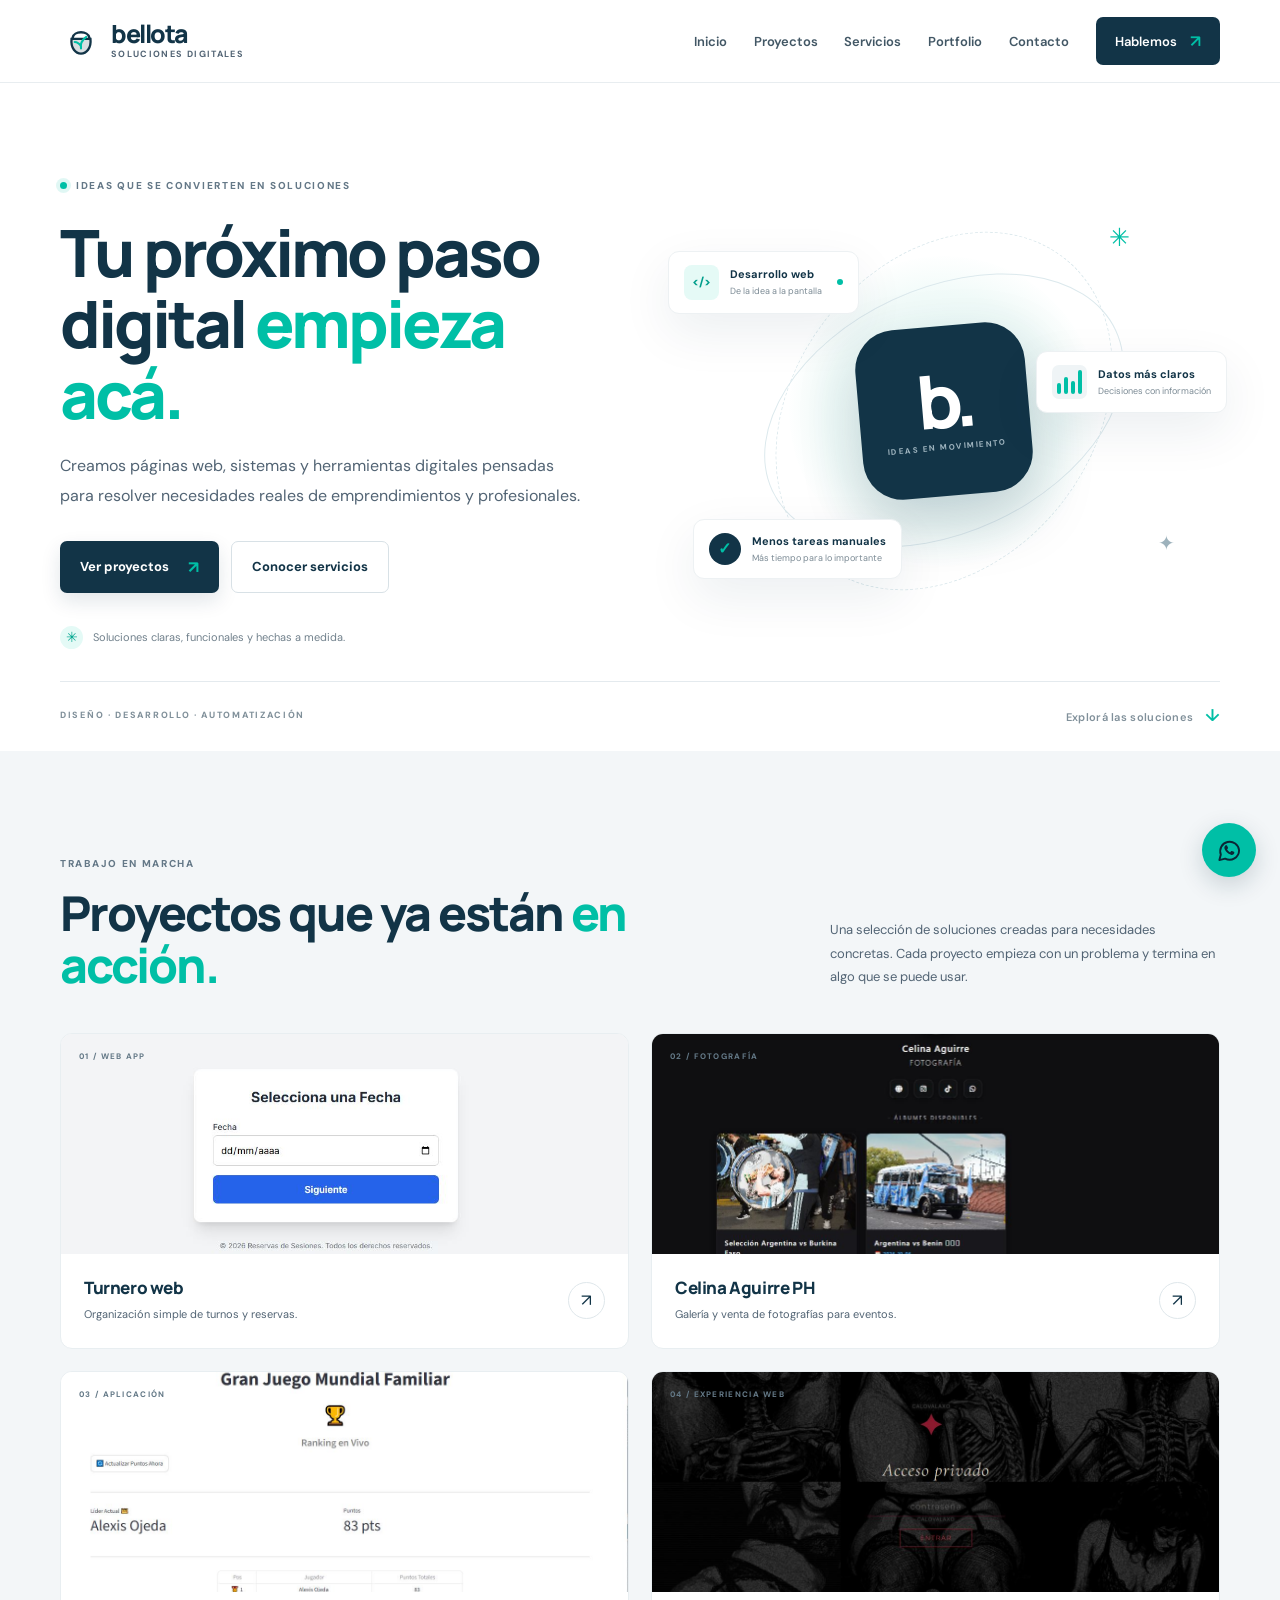
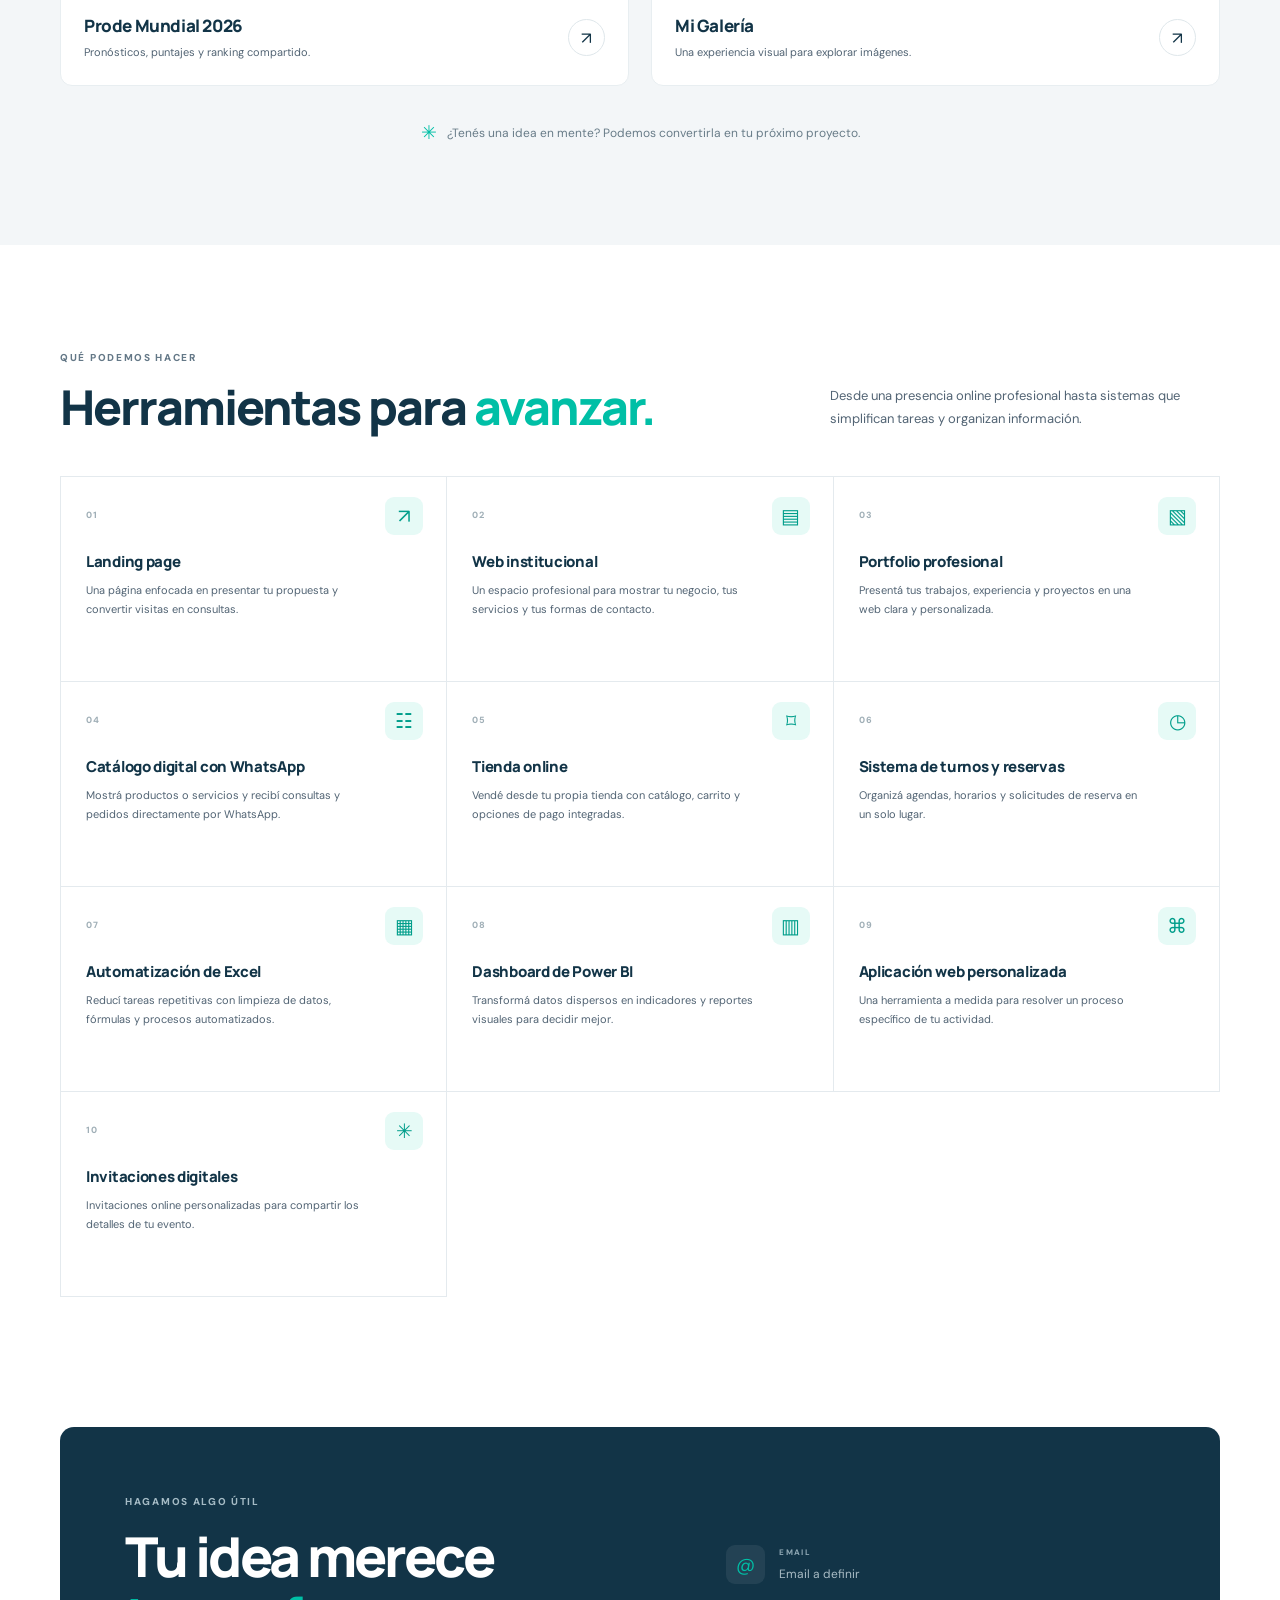
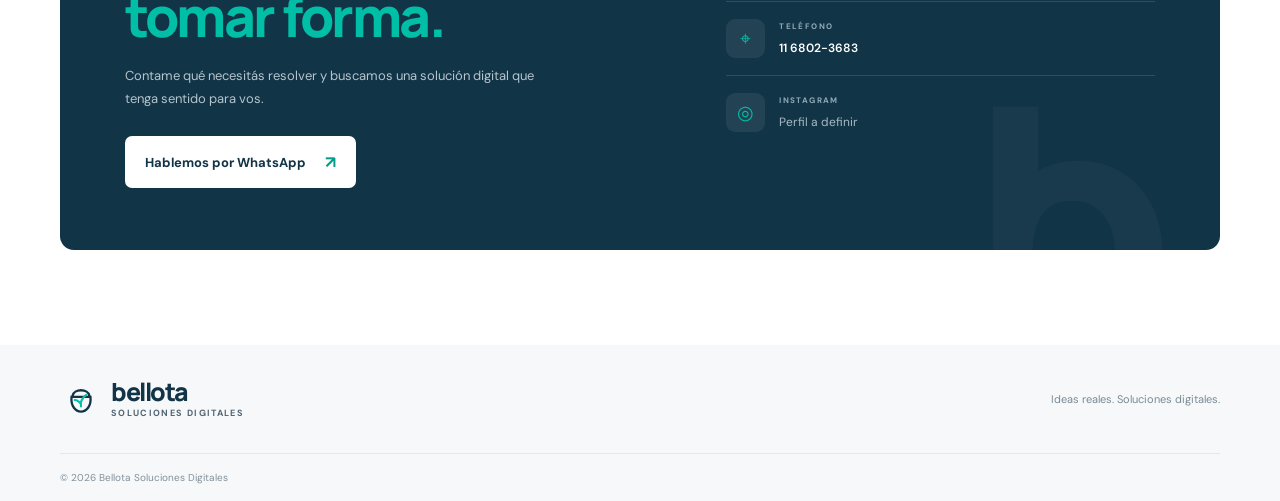
==== commit 4acf0618: "Change project images to background images Updated project images to use background images instead o" ====
--- a/index.html
+++ b/index.html
@@ -63,29 +63,25 @@
         </div>
         <div class="projects-grid">
           <a class="project-card" href="https://mi-turnero-celina.netlify.app/" target="_blank" rel="noopener noreferrer">
-            <div class="project-art project-image">
-              <img src="img/turnero.jpg" alt="Captura del sistema de turnos web" onerror="if(this.src.endsWith('.jpg')) this.src='img/turnero.jpeg';">
+            <div class="project-art project-image" style="background-image: url('img/turnero.jpg'); background-size: cover; background-position: center;">
               <span class="art-badge">01 / WEB APP</span>
             </div>
             <div class="project-info"><div><h3>Turnero web</h3><p>Organización simple de turnos y reservas.</p></div><span class="arrow-circle">↗</span></div>
           </a>
           <a class="project-card" href="https://celinaaguirreph.onrender.com/" target="_blank" rel="noopener noreferrer">
-            <div class="project-art project-image">
-              <img src="img/celina-aguirre.jpg" alt="Captura de la web Celina Aguirre PH" onerror="if(this.src.endsWith('.jpg')) this.src='img/celina-aguirre.jpeg';">
+            <div class="project-art project-image" style="background-image: url('img/celina-aguirre.jpg'); background-size: cover; background-position: center;">
               <span class="art-badge">02 / FOTOGRAFÍA</span>
             </div>
             <div class="project-info"><div><h3>Celina Aguirre PH</h3><p>Galería y venta de fotografías para eventos.</p></div><span class="arrow-circle">↗</span></div>
           </a>
           <a class="project-card" href="https://pronostico-mundial-2026.streamlit.app/" target="_blank" rel="noopener noreferrer">
-            <div class="project-art project-image">
-              <img src="img/prode-mundial.jpg" alt="Captura de Prode Mundial 2026" onerror="if(this.src.endsWith('.jpg')) this.src='img/prode-mundial.jpeg';">
+            <div class="project-art project-image" style="background-image: url('img/prode-mundial.jpg'); background-size: cover; background-position: center;">
               <span class="art-badge">03 / APLICACIÓN</span>
             </div>
             <div class="project-info"><div><h3>Prode Mundial 2026</h3><p>Pronósticos, puntajes y ranking compartido.</p></div><span class="arrow-circle">↗</span></div>
           </a>
           <a class="project-card" href="https://mi-galeria-privada.netlify.app/" target="_blank" rel="noopener noreferrer">
-            <div class="project-art project-image">
-              <img src="img/mi-galeria.jpg" alt="Captura de Mi Galería" onerror="if(this.src.endsWith('.jpg')) this.src='img/mi-galeria.jpeg';">
+            <div class="project-art project-image" style="background-image: url('img/mi-galeria.jpg'); background-size: cover; background-position: center;">
               <span class="art-badge">04 / EXPERIENCIA WEB</span>
             </div>
             <div class="project-info"><div><h3>Mi Galería</h3><p>Una experiencia visual para explorar imágenes.</p></div><span class="arrow-circle">↗</span></div>
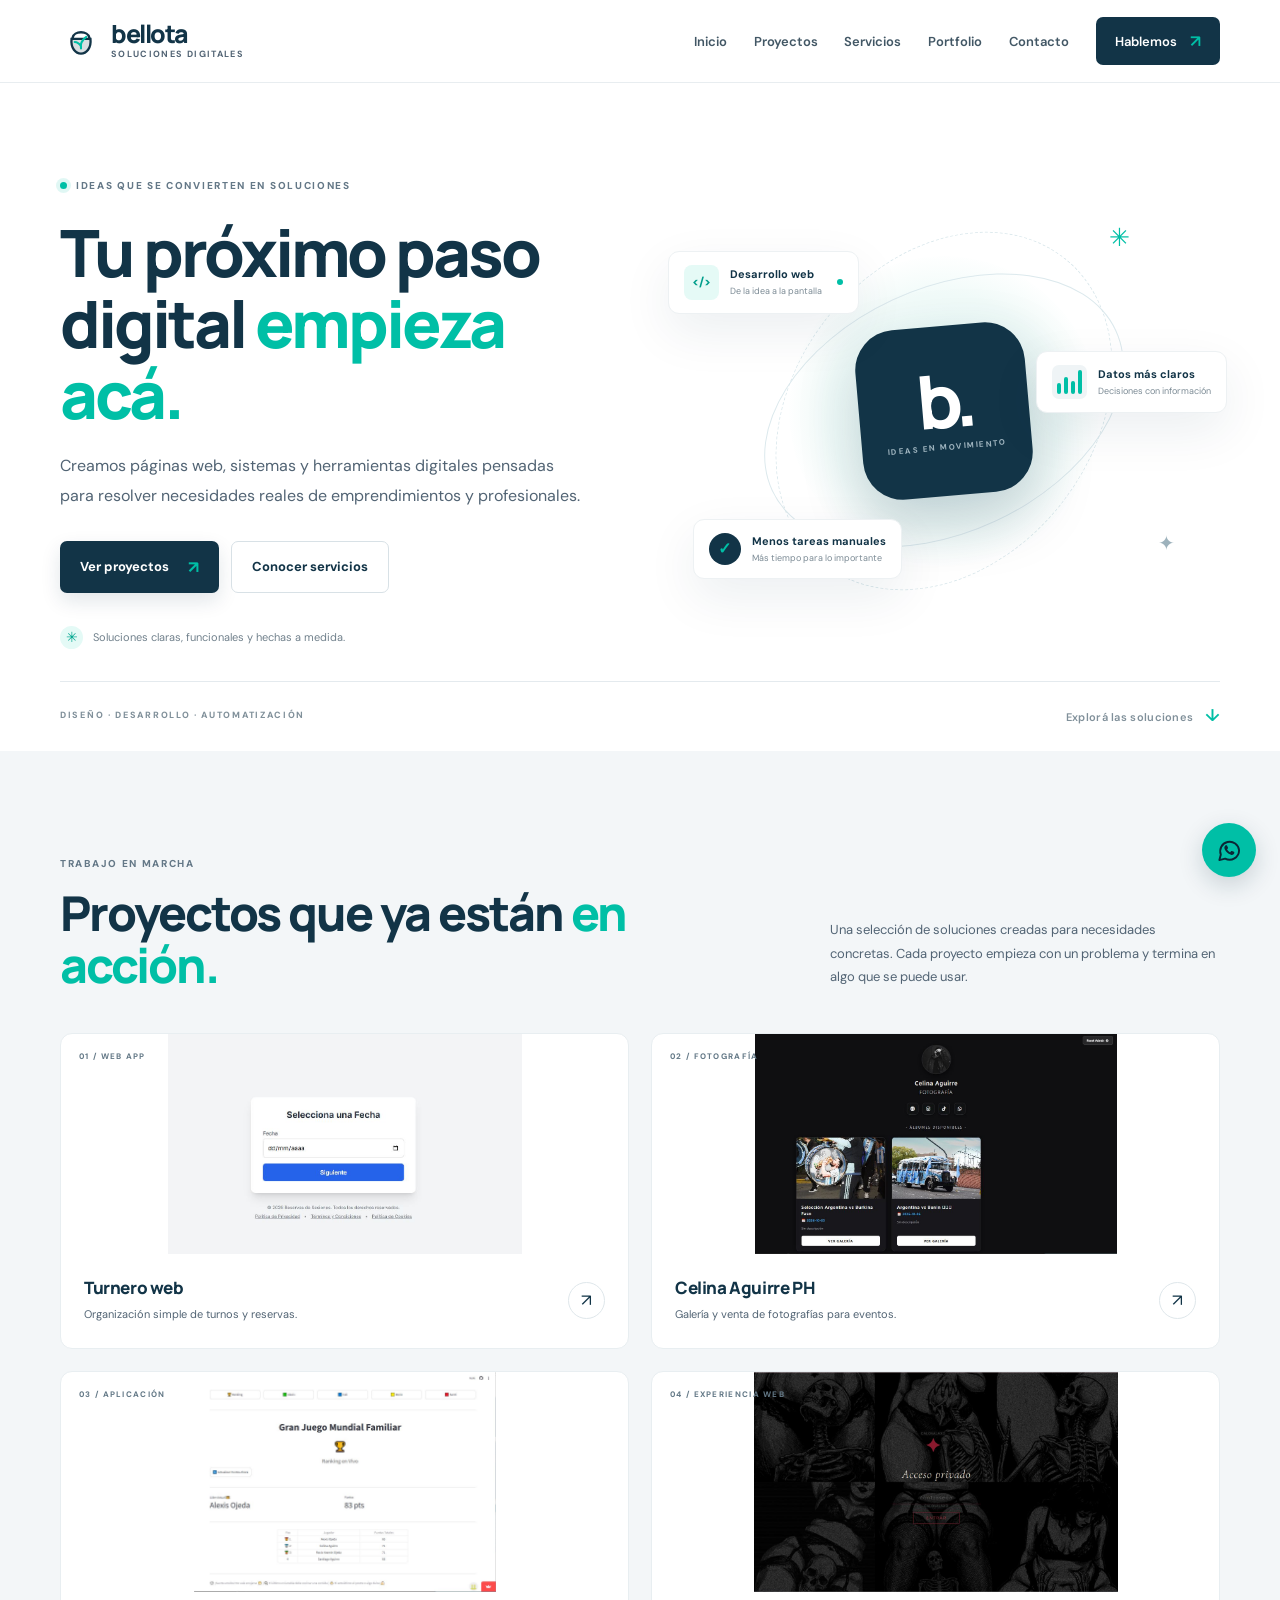
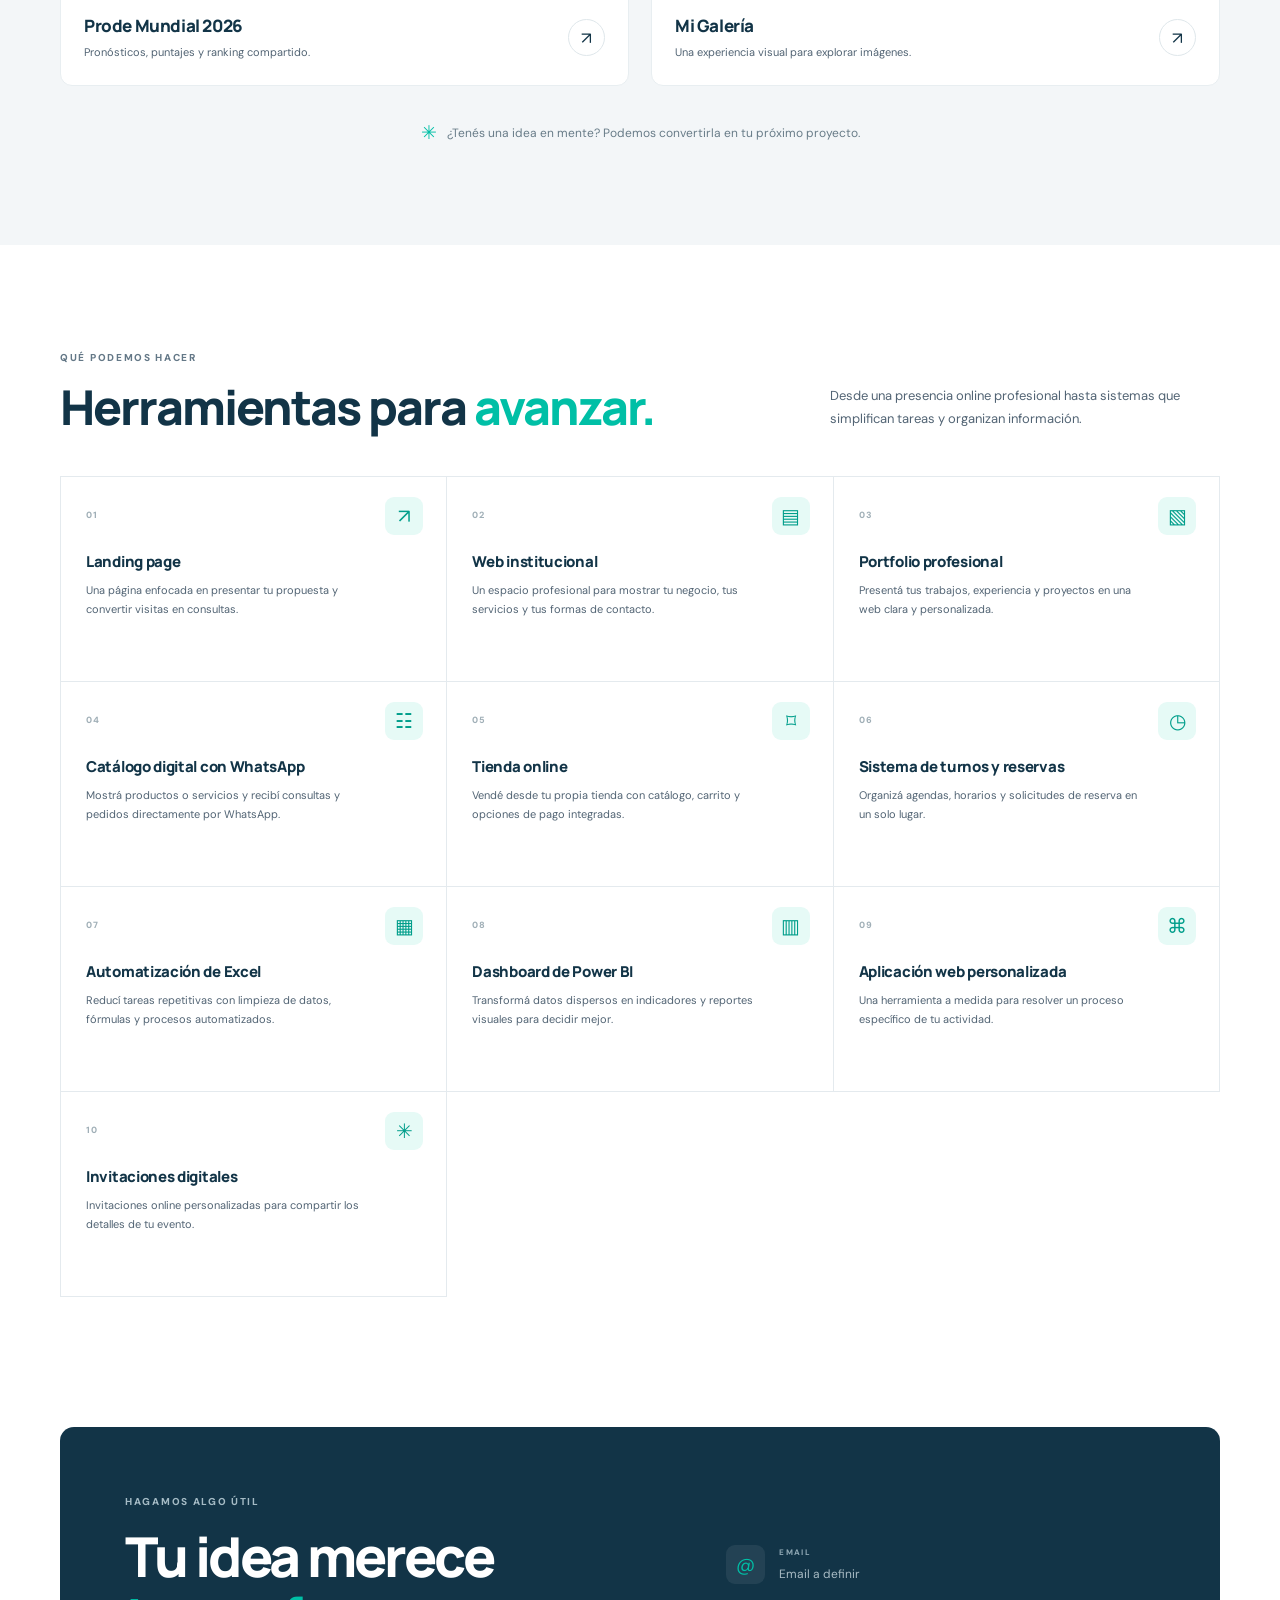
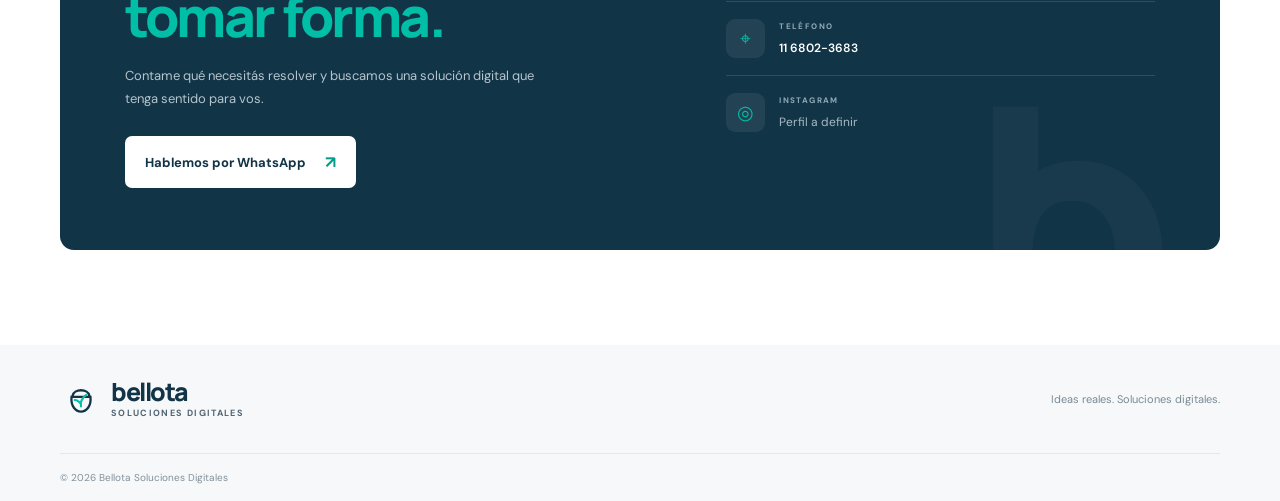
==== commit 724f5e44: "Change project image background styles Updated project image styles to use 'contain' and 'no-repeat'" ====
--- a/index.html
+++ b/index.html
@@ -63,25 +63,25 @@
         </div>
         <div class="projects-grid">
           <a class="project-card" href="https://mi-turnero-celina.netlify.app/" target="_blank" rel="noopener noreferrer">
-            <div class="project-art project-image" style="background-image: url('img/turnero.jpg'); background-size: cover; background-position: center;">
+            <div class="project-art project-image" style="background-image: url('img/turnero.jpg'); background-size: contain; background-repeat: no-repeat; background-position: center;">
               <span class="art-badge">01 / WEB APP</span>
             </div>
             <div class="project-info"><div><h3>Turnero web</h3><p>Organización simple de turnos y reservas.</p></div><span class="arrow-circle">↗</span></div>
           </a>
           <a class="project-card" href="https://celinaaguirreph.onrender.com/" target="_blank" rel="noopener noreferrer">
-            <div class="project-art project-image" style="background-image: url('img/celina-aguirre.jpg'); background-size: cover; background-position: center;">
+            <div class="project-art project-image" style="background-image: url('img/celina-aguirre.jpg'); background-size: contain; background-repeat: no-repeat; background-position: center;">
               <span class="art-badge">02 / FOTOGRAFÍA</span>
             </div>
             <div class="project-info"><div><h3>Celina Aguirre PH</h3><p>Galería y venta de fotografías para eventos.</p></div><span class="arrow-circle">↗</span></div>
           </a>
           <a class="project-card" href="https://pronostico-mundial-2026.streamlit.app/" target="_blank" rel="noopener noreferrer">
-            <div class="project-art project-image" style="background-image: url('img/prode-mundial.jpg'); background-size: cover; background-position: center;">
+            <div class="project-art project-image" style="background-image: url('img/prode-mundial.jpg'); background-size: contain; background-repeat: no-repeat; background-position: center;">
               <span class="art-badge">03 / APLICACIÓN</span>
             </div>
             <div class="project-info"><div><h3>Prode Mundial 2026</h3><p>Pronósticos, puntajes y ranking compartido.</p></div><span class="arrow-circle">↗</span></div>
           </a>
           <a class="project-card" href="https://mi-galeria-privada.netlify.app/" target="_blank" rel="noopener noreferrer">
-            <div class="project-art project-image" style="background-image: url('img/mi-galeria.jpg'); background-size: cover; background-position: center;">
+            <div class="project-art project-image" style="background-image: url('img/mi-galeria.jpg'); background-size: contain; background-repeat: no-repeat; background-position: center;">
               <span class="art-badge">04 / EXPERIENCIA WEB</span>
             </div>
             <div class="project-info"><div><h3>Mi Galería</h3><p>Una experiencia visual para explorar imágenes.</p></div><span class="arrow-circle">↗</span></div>
